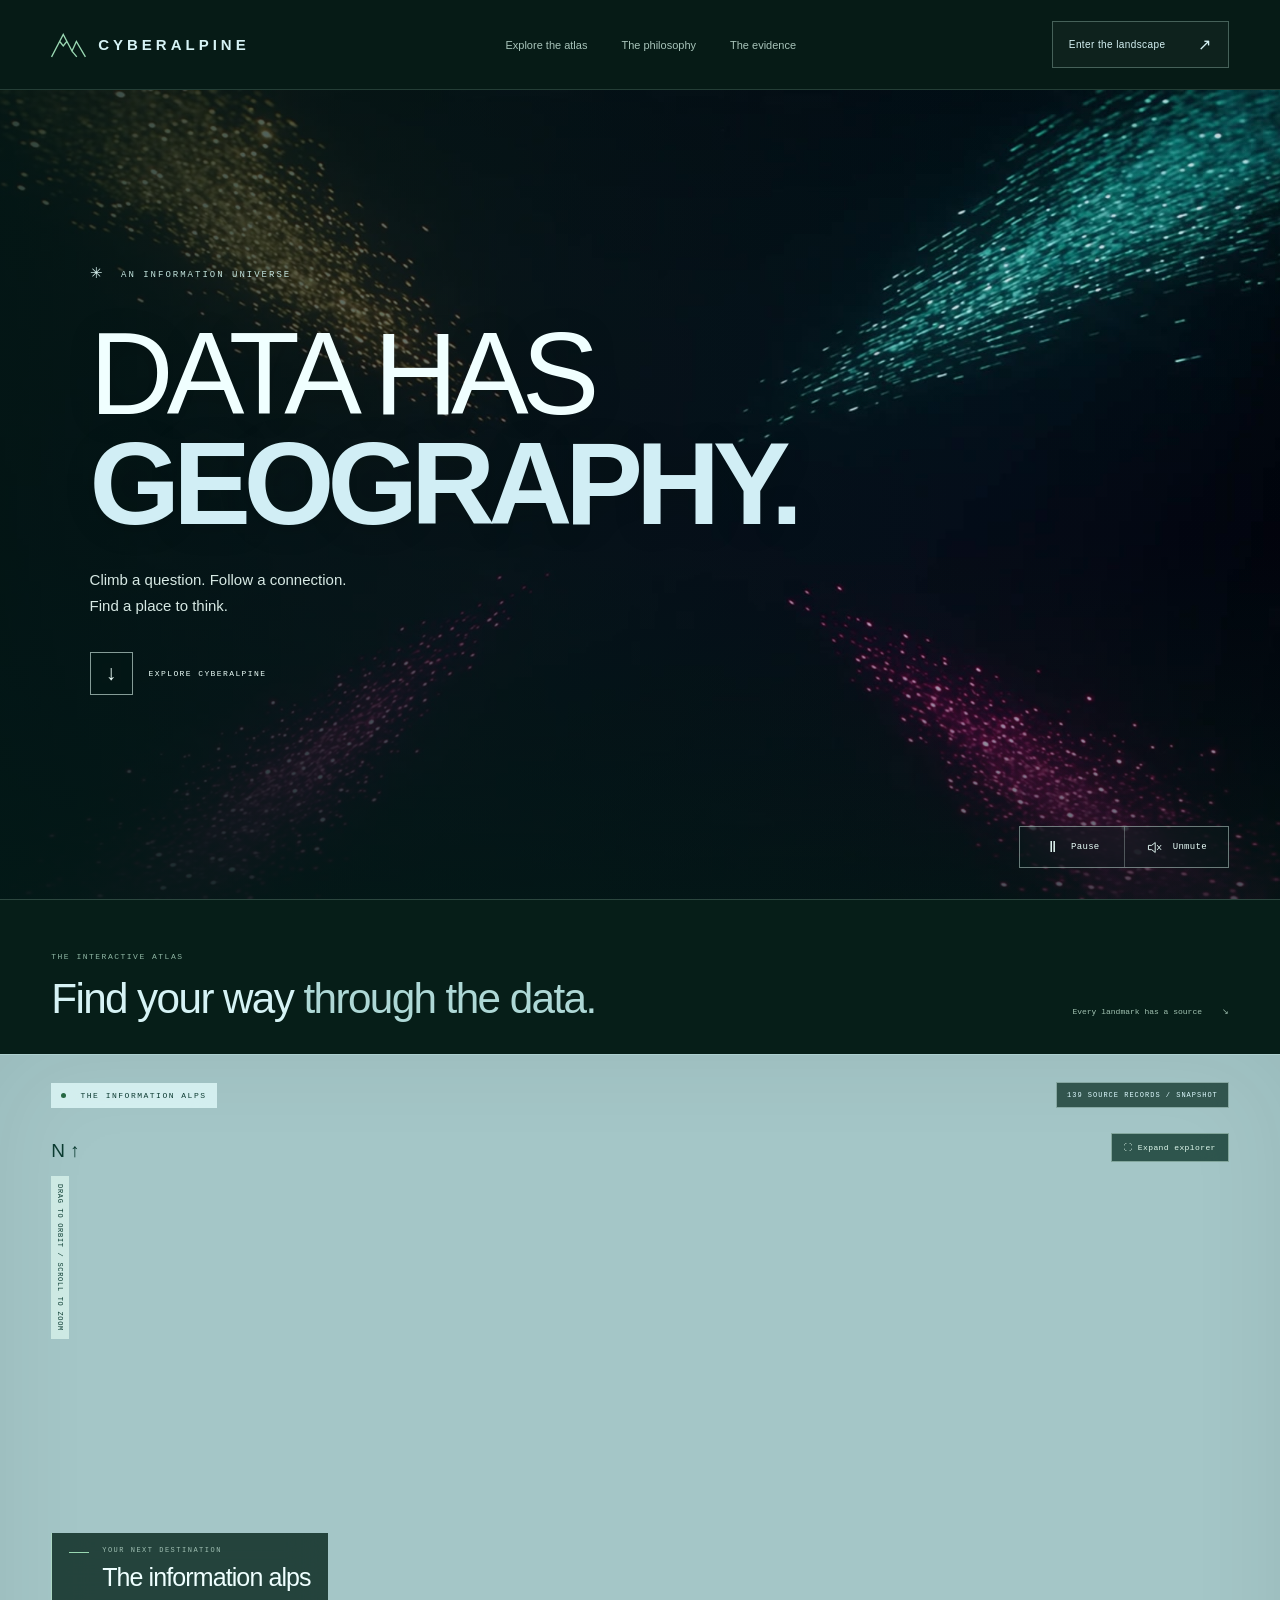
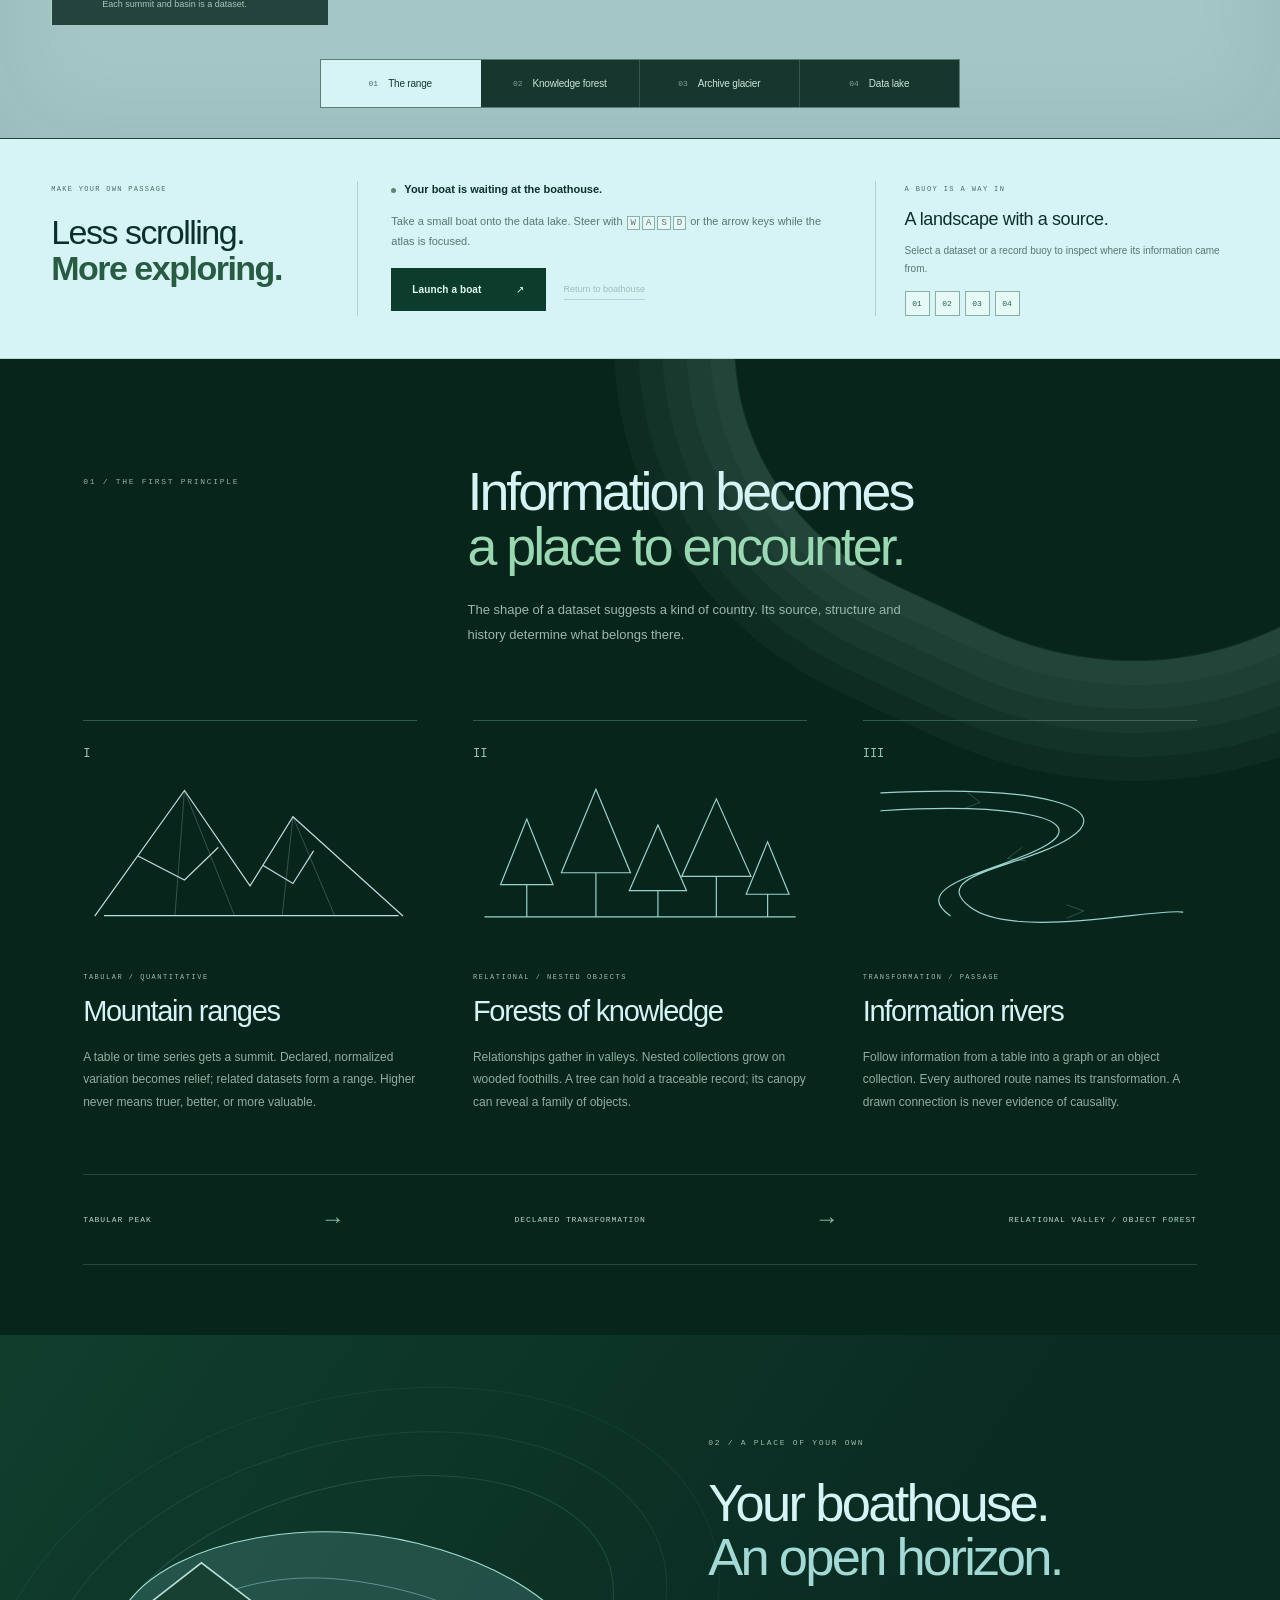
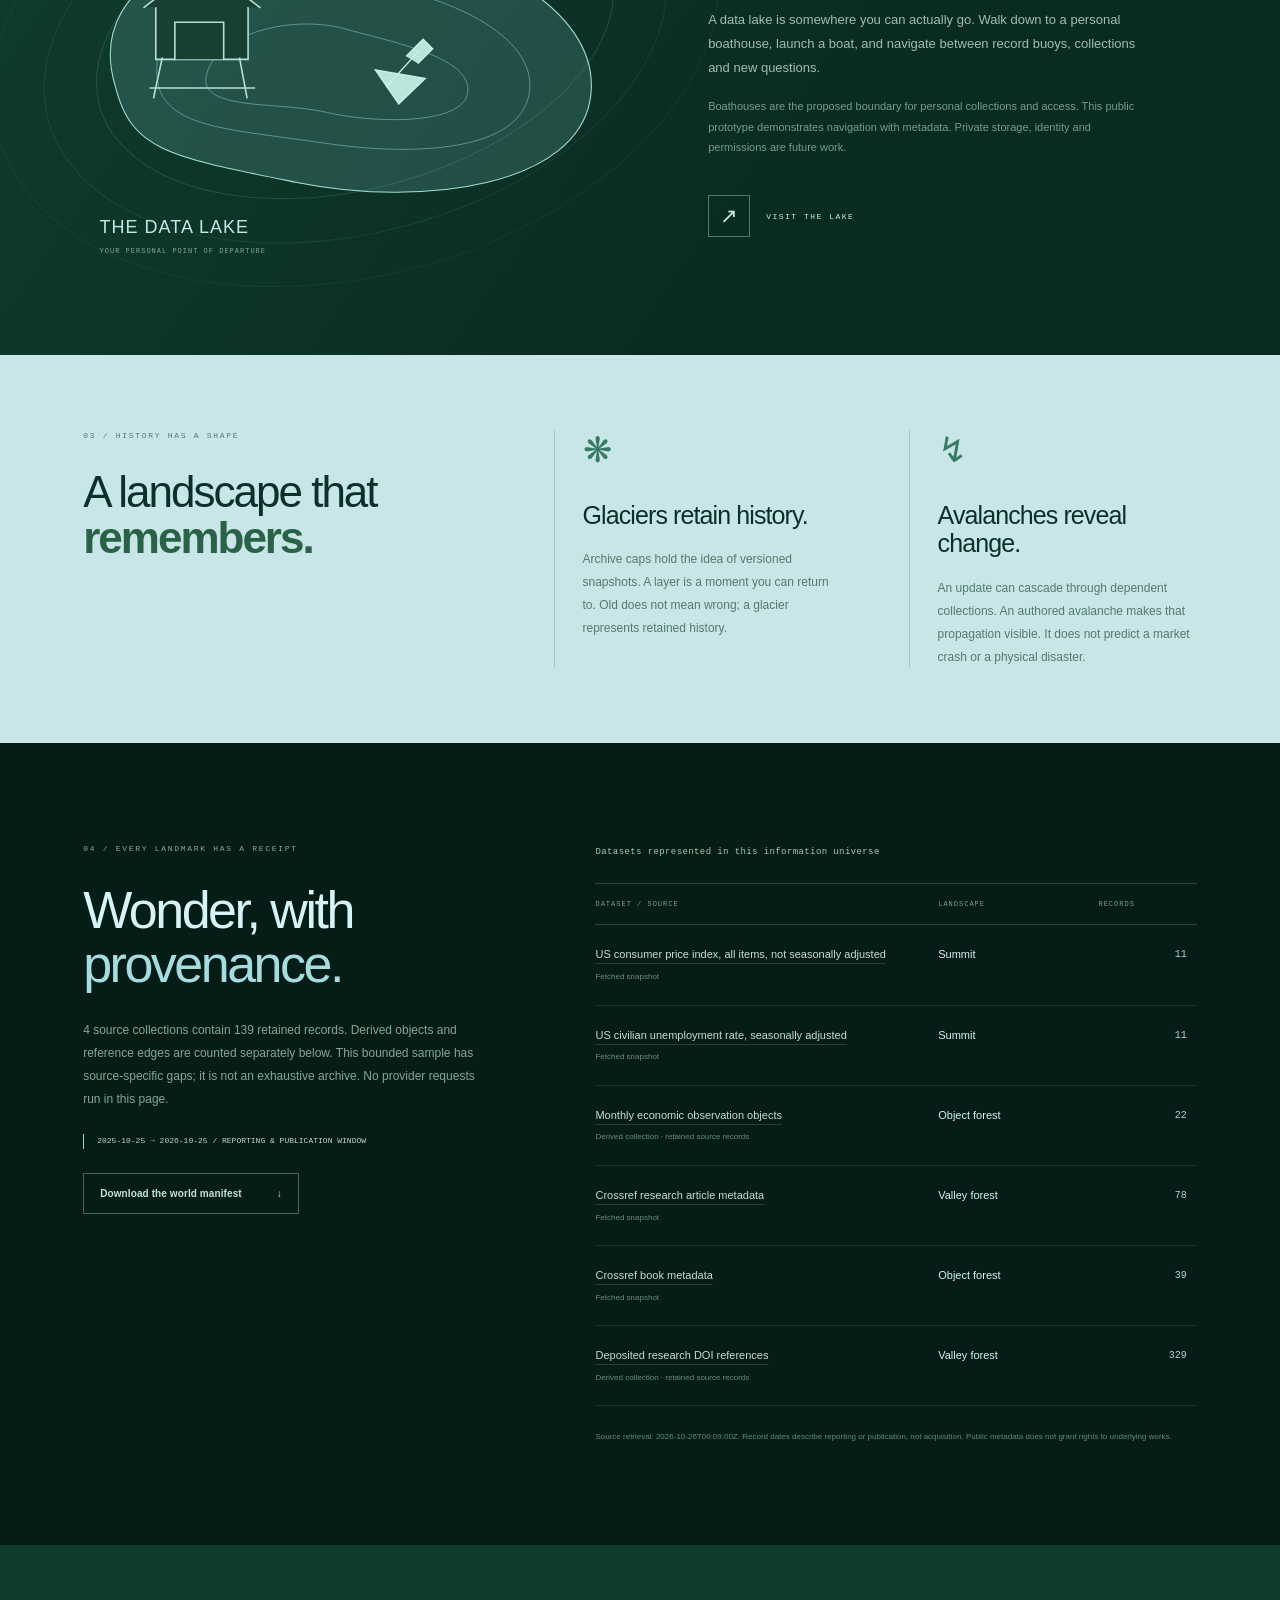
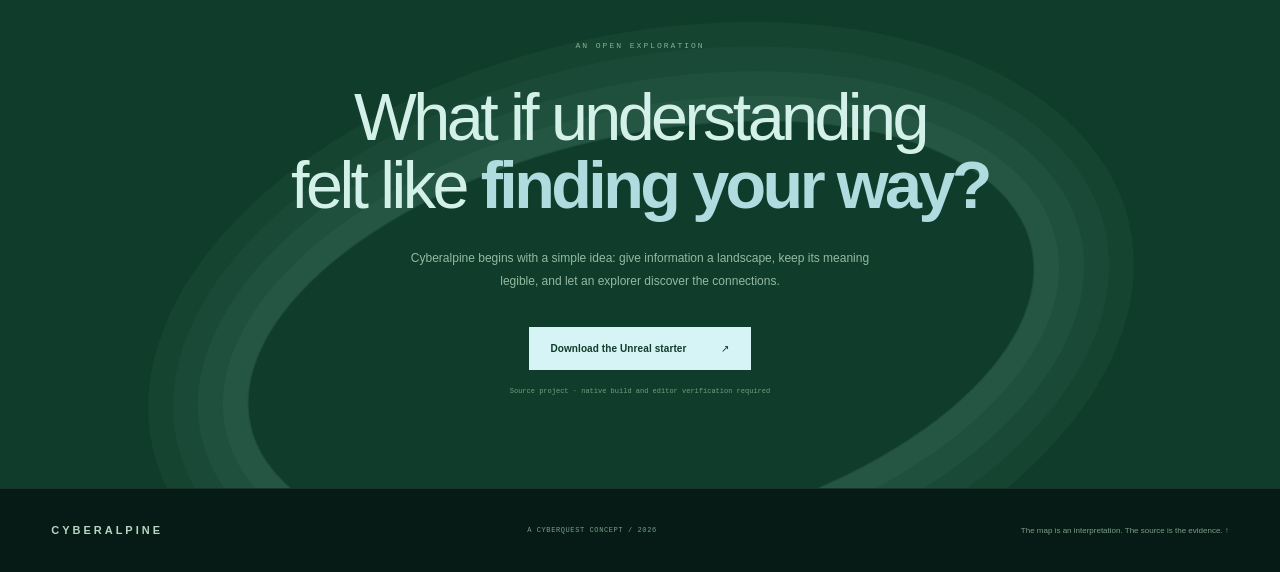
==== public/index.html @ ebcca9fd "Create Cyberalpine information ecosystem" ====
<!doctype html>
<html lang="en">
<head>
  <meta charset="utf-8"><meta name="viewport" content="width=device-width, initial-scale=1">
  <meta name="description" content="Cyberalpine is an information universe: datasets become mountain ranges, knowledge forests, archive glaciers and navigable data lakes.">
  <meta name="theme-color" content="#071e19"><title>Cyberalpine — Data has geography.</title>
  <link rel="icon" href="data:image/svg+xml,%3Csvg xmlns='http://www.w3.org/2000/svg' viewBox='0 0 48 48'%3E%3Cpath fill='%23071e19' d='M0 0h48v48H0z'/%3E%3Cpath d='m6 37 13-26 11 21 6-12 8 17M15 20l4 6 4-6' fill='none' stroke='%23d6f3f5' stroke-width='2'/%3E%3C/svg%3E">
  <link rel="stylesheet" href="styles.css?v=0d8c4567ed2d">
</head>
<body>
<header class="site-header"><a class="wordmark" href="#" aria-label="Cyberalpine home"><svg viewBox="0 0 40 32" aria-hidden="true"><path d="m1 29 13-25 10 19 5-11 10 17M10 12l4 5 4-5M24 23l5 6"/></svg>CYBERALPINE</a><nav aria-label="Main navigation"><a href="#atlas">Explore the atlas</a><a href="#philosophy">The philosophy</a><a href="#sources">The evidence</a></nav><a class="header-cta" href="#atlas">Enter the landscape <span>↗</span></a></header>
<main>
<section class="hero hero-video-header" aria-labelledby="heroTitle">
  <div class="hero-media" aria-hidden="true"><video id="heroVideo" class="hero-video" autoplay muted loop playsinline preload="metadata" poster="media/cyberalpine-header.jpg"><source src="media/cyberalpine-header.mp4" type="video/mp4"></video></div>
  <div class="hero-shade" aria-hidden="true"></div>
  <div class="hero-copy"><div class="eyebrow"><span class="tiny-cross">✳</span> AN INFORMATION UNIVERSE</div><h1 id="heroTitle">Data has<br><em>geography.</em></h1><p>Climb a question. Follow a connection.<br>Find a place to think.</p><a class="round-link" href="#atlas"><span>↓</span> EXPLORE CYBERALPINE</a></div>
  <div class="hero-bottom"><div class="hero-video-controls" role="group" aria-label="Header video controls"><button type="button" id="heroPlayPause" aria-label="Pause header video"><span class="video-control-icon" aria-hidden="true">Ⅱ</span><span class="video-control-label">Pause</span></button><button type="button" id="heroMute" aria-label="Unmute header video"><svg viewBox="0 0 24 24" aria-hidden="true"><path d="M4 9h4l5-4v14l-5-4H4z"/><path class="sound-waves" d="M16 8c2 2 2 6 0 8m3-11c4 4 4 10 0 14"/><path class="sound-off" d="m16 9 5 6m0-6-5 6"/></svg><span class="video-control-label">Unmute</span></button></div></div>
  <p class="hero-video-status" id="heroVideoStatus" role="status" hidden></p>
</section>
<section class="interactive-explorer" aria-labelledby="explorerTitle">
  <div class="explorer-section-heading"><div><span class="eyebrow">THE INTERACTIVE ATLAS</span><h2 id="explorerTitle">Find your way <em>through the data.</em></h2></div><a href="#sources">Every landmark has a source <span>↘</span></a></div>
  <div class="hero-landscape" id="atlas">
    <div class="atlas-heading"><span><i class="live-dot"></i> THE INFORMATION ALPS</span><span id="snapshotTag">ILLUSTRATIVE TERRAIN</span></div>
    <button class="expand-explorer" id="expandExplorer" aria-label="Expand interactive explorer to fullscreen">⛶ Expand explorer</button>
    <div class="fullscreen-boat-controls"><button id="fullscreenBoat">Launch a boat ↗</button><div role="group" aria-label="Fullscreen boat steering"><button data-steer="left" aria-label="Turn boat left">←</button><button data-steer="forward" aria-label="Move boat forward">↑</button><button data-steer="back" aria-label="Move boat backward">↓</button><button data-steer="right" aria-label="Turn boat right">→</button></div></div>
    <canvas id="landscape" aria-label="Interactive three dimensional information landscape showing dataset mountains, forests, glaciers, rivers and a navigable data lake" tabindex="0"></canvas>
    <div class="scene-coordinate" aria-hidden="true">N ↑<br><span>DRAG TO ORBIT / SCROLL TO ZOOM</span></div>
    <div class="landscape-label"><span class="label-line"></span><div><small>YOUR NEXT DESTINATION</small><strong id="placeLabel">The information alps</strong><span id="placeDescription">Each summit and basin is a dataset.</span></div></div>
    <div class="view-selector" role="group" aria-label="Explore landscape regions"><button class="active" data-view="range" aria-pressed="true">01 <span>The range</span></button><button data-view="forest" aria-pressed="false">02 <span>Knowledge forest</span></button><button data-view="glacier" aria-pressed="false">03 <span>Archive glacier</span></button><button data-view="lake" aria-pressed="false">04 <span>Data lake</span></button></div>
    <div class="canvas-loading" id="sceneLoading" role="status">Drawing the information alps…</div>
  </div>
</section>
<section class="atlas-console" aria-label="Landscape controls">
  <div class="console-title"><span class="eyebrow">MAKE YOUR OWN PASSAGE</span><h2>Less scrolling.<br><em>More exploring.</em></h2></div>
  <div class="boat-console"><div class="boat-status"><span class="status-dot" id="boatDot"></span><span id="boatStatus" role="status">Your boat is waiting at the boathouse.</span></div><p>Take a small boat onto the data lake. Steer with <kbd>W</kbd><kbd>A</kbd><kbd>S</kbd><kbd>D</kbd> or the arrow keys while the atlas is focused.</p><div class="boat-actions"><button class="button dark" id="launchBoat">Launch a boat <span>↗</span></button><button class="text-button" id="dockBoat" disabled>Return to boathouse</button></div><div class="boat-dpad" id="boatControls" hidden role="group" aria-label="Boat steering"><button data-steer="left" aria-label="Turn left">←</button><button data-steer="forward" aria-label="Move forward">↑</button><button data-steer="back" aria-label="Move backward">↓</button><button data-steer="right" aria-label="Turn right">→</button><output id="boatPosition">E 0.0 / N 0.0</output></div></div>
  <div class="record-console"><span class="eyebrow">A BUOY IS A WAY IN</span><strong id="recordTitle">A landscape with a source.</strong><p id="recordDescription">Select a dataset or a record buoy to inspect where its information came from.</p><a id="recordLink" hidden target="_blank" rel="noopener noreferrer">Open the source ↗</a><div id="buoyList" class="buoy-list" aria-label="Inspect record buoys"></div></div>
</section>
<section class="geography" id="philosophy">
  <div class="section-heading"><div class="eyebrow">01 / THE FIRST PRINCIPLE</div><h2>Information becomes<br><em>a place to encounter.</em></h2><p>The shape of a dataset suggests a kind of country. Its source, structure and history determine what belongs there.</p></div>
  <div class="geography-grid"><article class="feature feature-mountain"><span class="feature-number">I</span><svg viewBox="0 0 280 130" aria-hidden="true"><path d="M10 118 85 13l55 80 36-58 92 83M46 68l39 20 28-27M151 76l25 15 17-27M18 118h246"/><path class="fine" d="m85 13-8 105m8-105 42 105m49-83-9 83m9-83 35 83"/></svg><div><span class="eyebrow">TABULAR / QUANTITATIVE</span><h3>Mountain ranges</h3><p>A table or time series gets a summit. Declared, normalized variation becomes relief; related datasets form a range. Higher never means truer, better, or more valuable.</p></div></article>
  <article class="feature feature-forest"><span class="feature-number">II</span><svg viewBox="0 0 280 130" aria-hidden="true"><path d="m23 92 22-55 22 55H23m22 0v27m29-37 29-70 29 70H74m29 0v37m28-22 24-55 24 55h-48m24 0v22m20-34 29-65 29 65h-58m29 0v34m25-19 18-44 18 44h-36m18 0v19M10 119h260"/></svg><div><span class="eyebrow">RELATIONAL / NESTED OBJECTS</span><h3>Forests of knowledge</h3><p>Relationships gather in valleys. Nested collections grow on wooded foothills. A tree can hold a traceable record; its canopy can reveal a family of objects.</p></div></article>
  <article class="feature feature-river"><span class="feature-number">III</span><svg viewBox="0 0 280 130" aria-hidden="true"><path d="M15 15c137-7 198 13 158 38S53 83 90 111s158 0 178 4M15 30c108-7 175 6 140 28S35 91 73 118"/><path class="fine" d="m88 15 10 8-13 5m48 33-12 9 15 2m35 37 14 5-14 6"/></svg><div><span class="eyebrow">TRANSFORMATION / PASSAGE</span><h3>Information rivers</h3><p>Follow information from a table into a graph or an object collection. Every authored route names its transformation. A drawn connection is never evidence of causality.</p></div></article></div>
  <div class="transformation"><span>TABULAR PEAK</span><i>→</i><span>DECLARED TRANSFORMATION</span><i>→</i><span>RELATIONAL VALLEY / OBJECT FOREST</span></div>
</section>
<section class="lake-story" id="data-lakes"><div class="lake-illustration" aria-hidden="true"><div class="lake-orbit one"></div><div class="lake-orbit two"></div><div class="lake-orbit three"></div><svg viewBox="0 0 500 330"><path class="shore" d="M24 212C-10 102 141 58 249 67S482 135 472 220s-157 106-277 82S39 272 24 212Z"/><path class="waterline" d="M65 213c-18-71 79-113 175-102s183 53 174 107-105 60-193 47S78 251 65 213Z"/><path class="waterline" d="M109 207c2-43 78-64 130-50s121 28 117 60-91 29-133 19-111-2-114-29Z"/><g class="house"><path d="m62 134 43-32 44 35v49H62Z"/><path d="m51 137 54-42 55 42M80 186v-35h46v35M68 185l-8 37m81-37 7 37m-91-9h98"/></g><g class="smallboat"><path d="m269 196 47 8-25 24-22-32Zm10 16 31-34m-12 5 16-16 9 9-14 14"/></g></svg><span class="lake-type">THE DATA LAKE<br><small>YOUR PERSONAL POINT OF DEPARTURE</small></span></div><div class="lake-copy"><div class="eyebrow">02 / A PLACE OF YOUR OWN</div><h2>Your boathouse.<br><em>An open horizon.</em></h2><p>A data lake is somewhere you can actually go. Walk down to a personal boathouse, launch a boat, and navigate between record buoys, collections and new questions.</p><p>Boathouses are the proposed boundary for personal collections and access. This public prototype demonstrates navigation with metadata. Private storage, identity and permissions are future work.</p><a class="round-link" href="#atlas" id="lakeLink"><span>↗</span> VISIT THE LAKE</a></div></section>
<section class="time-section"><div class="time-heading"><div class="eyebrow">03 / HISTORY HAS A SHAPE</div><h2>A landscape that<br><em>remembers.</em></h2></div><article><span class="time-symbol">❋</span><h3>Glaciers retain history.</h3><p>Archive caps hold the idea of versioned snapshots. A layer is a moment you can return to. Old does not mean wrong; a glacier represents retained history.</p></article><article><span class="time-symbol">↯</span><h3>Avalanches reveal change.</h3><p>An update can cascade through dependent collections. An authored avalanche makes that propagation visible. It does not predict a market crash or a physical disaster.</p></article></section>
<section class="evidence" id="sources"><div class="evidence-intro"><div class="eyebrow">04 / EVERY LANDMARK HAS A RECEIPT</div><h2>Wonder, with<br><em>provenance.</em></h2><p id="coverageNote">Loading the source manifest. No live provider requests run in this page.</p><div class="date-window" id="dateWindow">SOURCE SNAPSHOT / LOADING</div><a class="button outline" href="assets/universe.json" download>Download the world manifest <span>↓</span></a></div><div class="source-table-wrap"><table class="source-table"><caption>Datasets represented in this information universe</caption><thead><tr><th scope="col">Dataset / source</th><th scope="col">Landscape</th><th scope="col">Records</th></tr></thead><tbody id="sourceRows"><tr><td colspan="3">Reading provenance…</td></tr></tbody></table><p class="table-note" id="sourceNote">Geometry communicates declared mappings. Public metadata does not grant rights to the underlying works.</p></div></section>
<section class="closing"><div class="eyebrow">AN OPEN EXPLORATION</div><h2>What if understanding<br>felt like <em>finding your way?</em></h2><p>Cyberalpine begins with a simple idea: give information a landscape, keep its meaning legible, and let an explorer discover the connections.</p><a class="button light" href="downloads/CyberquestUnreal.zip" download>Download the Unreal starter <span>↗</span></a><span class="closing-note">Source project · native build and editor verification required</span></section>
</main>
<footer><a class="wordmark" href="#">CYBERALPINE</a><span>A CYBERQUEST CONCEPT / 2026</span><a href="#philosophy">The map is an interpretation. The source is the evidence. ↑</a></footer>
<script src="assets/hero-video.js" type="module"></script>
<script src="app.js?v=562820b4cb15" type="module"></script>
</body></html>
---- public/styles.css ----
@charset "UTF-8";
:root{--pine:#071e19;--pine-mid:#103c2c;--pine-light:#286544;--ink:#0b302c;--ice:#d6f3f5;--ice-bright:#efffff;--frost:#b5dade;--mint:#99d8b2;--muted:#8faea5;--line:#b9e9d52b;--sans:"Helvetica Neue","Arial Nova","Avenir Next",Arial,sans-serif;--mono:"SFMono-Regular",Consolas,"Liberation Mono",monospace}
*{box-sizing:border-box}html{scroll-behavior:smooth;scroll-padding-top:30px}body{margin:0;background:var(--pine);color:var(--ice);font-family:var(--sans);-webkit-font-smoothing:antialiased}a{color:inherit;text-decoration:none}button,input{font:inherit}button,a{-webkit-tap-highlight-color:transparent}button{cursor:pointer}button:disabled{opacity:.4;cursor:default}a:focus-visible,button:focus-visible,canvas:focus-visible{outline:2px solid var(--mint);outline-offset:5px}svg{display:block}h1,h2,h3,p{margin:0}h1,h2,h3{font-weight:400}em{font-family:inherit;font-style:normal;font-weight:500}p{font-size:14px;line-height:1.85}h2{font-size:clamp(36px,4.4vw,66px);line-height:1.02;letter-spacing:-3px}button,a{transition:color .18s,background .18s,border-color .18s}.eyebrow{font:9px/1.6 var(--mono);font-weight:500;letter-spacing:1.7px}.site-header{height:90px;display:flex;align-items:center;justify-content:space-between;padding:0 4%;border-bottom:1px solid var(--line);gap:30px;background:#061b16}.wordmark{display:flex;align-items:center;gap:12px;font-size:15px;font-weight:650;letter-spacing:4px}.wordmark svg{width:35px;fill:none;stroke:var(--mint);stroke-width:1.5;stroke-linecap:square;stroke-linejoin:miter}.site-header nav{display:flex;gap:34px;font-size:11px;color:#a8c4ba}.site-header nav a{padding:14px 0}.site-header nav a:hover{color:var(--ice-bright)}.header-cta{display:flex;align-items:center;gap:33px;font-size:10px;letter-spacing:.4px;border:1px solid #c6f2e34d;padding:13px 16px;background:#e4ffff08}.header-cta span{font-size:16px}.header-cta:hover{background:var(--ice);color:var(--ink)}
.hero{display:grid;grid-template-columns:35% 65%;min-height:780px;border-bottom:1px solid var(--line);position:relative;background:var(--pine)}.hero-copy{padding:85px 0 70px 11.5%;position:relative;z-index:3;background:linear-gradient(120deg,#0a281e 0%,#071e19 70%)}.hero-copy:after{content:"";position:absolute;bottom:-30px;left:-200px;width:650px;height:400px;border:1px solid #9bcab61a;border-radius:50%;box-shadow:0 0 0 25px #9bcab609,0 0 0 50px #9bcab609,0 0 0 75px #9bcab609,0 0 0 100px #9bcab609;transform:rotate(-30deg);pointer-events:none;z-index:-1}.tiny-cross{font-size:15px;vertical-align:-1px;color:var(--mint);margin-right:9px}.hero-copy>.eyebrow{color:#9ac3b1;font-size:8px;letter-spacing:1.8px}.hero h1{font-size:clamp(75px,7.3vw,114px);line-height:.96;letter-spacing:-7px;text-transform:uppercase;font-weight:350;margin:37px 0 33px;width:145%;text-shadow:0 2px 22px #061d1770}.hero h1 em{font-weight:550;letter-spacing:-7px;color:var(--ice);font-size:.91em}.hero-copy>p{font-size:14px;line-height:1.8;color:#a2c0b4;max-width:310px}.round-link{display:inline-flex;align-items:center;gap:16px;font:8px var(--mono);font-weight:500;letter-spacing:1.5px;margin-top:38px}.round-link>span{display:grid;place-items:center;width:42px;height:42px;border:1px solid #b8e4d06b;border-radius:0;font-family:var(--sans);font-size:21px;letter-spacing:0;transition:background .2s,color .2s}.round-link:hover>span{background:var(--ice);color:var(--ink)}.hero-footnote{position:absolute;bottom:36px;font:8px/1.9 var(--mono);color:#6e9a86;letter-spacing:.2px}.hero-landscape{min-height:780px;position:relative;overflow:hidden;isolation:isolate;background:#a4c6c7;scroll-margin-top:20px}.hero-landscape:after{content:"";position:absolute;inset:0;pointer-events:none;box-shadow:inset 0 0 100px #071e1912;z-index:2}#landscape{position:absolute;display:block;inset:0;width:100%;height:100%;cursor:grab;touch-action:none}#landscape:active{cursor:grabbing}#landscape:focus-visible{outline-offset:-4px}.atlas-heading{position:absolute;top:27px;left:30px;right:30px;display:flex;align-items:center;justify-content:space-between;gap:12px;font:8px var(--mono);font-weight:500;letter-spacing:1.5px;color:#0c3a30;z-index:3}.atlas-heading>span:first-child{padding:8px 10px;background:#e7ffffb8;backdrop-filter:blur(12px)}.atlas-heading>span:last-child{font-size:7px;letter-spacing:1px;padding:8px 10px;border:1px solid #d3f4ef85;background:#092c23ba;color:#defaff;backdrop-filter:blur(12px)}.live-dot{display:inline-block;width:5px;height:5px;border-radius:50%;margin-right:8px;background:#256742}.scene-coordinate{position:absolute;left:31px;top:85px;font:19px var(--sans);font-weight:400;color:#0b3b31;z-index:3}.scene-coordinate span{display:block;font:7px var(--mono);letter-spacing:.7px;writing-mode:vertical-rl;margin-top:14px;padding:8px 5px;background:#d9f4ecc7;backdrop-filter:blur(12px)}.landscape-label{position:absolute;bottom:125px;left:31px;display:flex;gap:13px;max-width:75%;padding:13px 17px 14px;background:#06251cce;border-left:1px solid #abd7c3;backdrop-filter:blur(18px);z-index:3;pointer-events:none}.label-line{display:block;width:20px;height:1px;margin-top:6px;background:var(--mint)}.landscape-label small{display:block;font:7px var(--mono);letter-spacing:1.5px;color:#a0bfb2;margin-bottom:9px}.landscape-label strong{display:block;font-size:25px;font-weight:450;letter-spacing:-.9px;color:var(--ice-bright)}.landscape-label div>span{display:block;font:9px/1.5 var(--sans);color:#a8c6b8;margin-top:6px}.view-selector{position:absolute;bottom:30px;left:30px;right:30px;display:grid;grid-template-columns:repeat(4,1fr);z-index:4;background:#08271de6;border:1px solid #b8e7db66;backdrop-filter:blur(20px)}.view-selector button{padding:18px 8px;border:0;border-right:1px solid #c8ede52e;background:transparent;display:flex;align-items:center;justify-content:center;gap:10px;color:#80a495;font:8px var(--mono);text-align:left}.view-selector button:last-child{border-right:0}.view-selector button span{font:10px var(--sans);color:#cae3d8;letter-spacing:-.2px}.view-selector button.active{background:var(--ice);color:#426f60}.view-selector button.active span{color:#133a2d}.view-selector button:hover:not(.active){background:#346247a6}.expand-explorer{position:absolute;top:78px;right:30px;z-index:4;border:1px solid #d5f7ec80;background:#0b3329c4;color:#e0f9ed;backdrop-filter:blur(16px);padding:9px 12px;font:8px var(--mono);letter-spacing:.4px}.expand-explorer:hover{background:var(--ice);color:var(--ink)}.canvas-loading{position:absolute;top:45%;left:50%;transform:translate(-50%,-50%);padding:15px 23px;background:#082b23e8;color:var(--ice);font:10px var(--mono);border:1px solid #b0d8c8}.canvas-loading[hidden]{display:none}.canvas-fallback{padding:100px 30px;font-size:15px}
.atlas-console{display:grid;grid-template-columns:26% 44% 30%;padding:42px 4%;background:var(--ice);color:var(--ink);border-bottom:1px solid #082b2726;position:relative;z-index:3}.console-title{padding:3px 25px 10px 0}.console-title .eyebrow{display:block;font-size:7px;letter-spacing:1.3px;color:#476f68;margin-bottom:20px}.console-title h2{font-size:34px;line-height:1.04;letter-spacing:-1.5px}.console-title h2 em{font-weight:550;color:#275c42}.boat-console{border-left:1px solid #092e292c;border-right:1px solid #092e292c;padding:0 33px}.boat-status{display:flex;align-items:center;gap:8px;font-size:11px;font-weight:600;line-height:1.6}.status-dot{width:5px;height:5px;border-radius:50%;background:#59896f;flex-shrink:0}.status-dot.sailing{background:#0e7149;box-shadow:0 0 0 4px #39765318}.boat-console p{font-size:11px;color:#587870;line-height:1.8;margin:13px 0 17px}kbd{font:9px var(--mono);padding:1px 3px;margin:0 1px;border:1px solid #87b0a7;background:#e6f9f6}.boat-actions{display:flex;align-items:center;flex-wrap:wrap;gap:18px}.button{display:inline-flex;justify-content:space-between;align-items:center;gap:35px;font:10px var(--sans);font-weight:550;padding:15px 20px;border:1px solid transparent;letter-spacing:.1px}.button.dark{background:#0b3c2c;color:#e4faf2;border-color:#0b3c2c}.button.dark:hover{background:#1d6042}.text-button{padding:5px 0;background:none;border:0;border-bottom:1px solid #7eaaa0;font-size:9px;color:#496e62}.record-console{padding:3px 0 0 29px}.record-console>.eyebrow{display:block;font-size:7px;letter-spacing:1.4px;color:#476f68}.record-console>strong{display:block;margin-top:13px;font-size:18px;font-weight:500;letter-spacing:-.4px;line-height:1.3}.record-console>p{font-size:10px;line-height:1.8;color:#587870;margin:10px 0}.record-console>a{font-size:10px;text-decoration:underline;text-underline-offset:4px}.buoy-list{display:flex;gap:5px;flex-wrap:wrap;margin-top:13px}.buoy-list button{width:25px;height:25px;border:1px solid #87b0a3;background:#e5faf7;color:#275d44;font:8px var(--mono)}.buoy-list button:hover,.buoy-list button.active{background:#0b3c2c;color:#e5faf7}.boat-dpad{display:flex;align-items:center;gap:4px;margin-top:17px}.boat-dpad[hidden]{display:none}.boat-dpad button{border:1px solid #8cb1a6;background:#e7f8f4;padding:9px 12px;color:#21563d;touch-action:none;user-select:none}.boat-dpad button:active{background:#0b3c2c;color:var(--ice)}.boat-dpad output{font:8px var(--mono);margin-left:7px;color:#4e7b6b}
.geography{padding:105px 6.5% 70px;background:#08251c;position:relative;overflow:hidden}.geography:before{content:"";position:absolute;top:-370px;right:-180px;width:700px;height:660px;border:1px solid #b6e9cc0d;border-radius:44% 56% 50% 40%;box-shadow:0 0 0 24px #b6e9cc08,0 0 0 48px #b6e9cc08,0 0 0 72px #b6e9cc08,0 0 0 96px #b6e9cc08,0 0 0 120px #b6e9cc08;transform:rotate(25deg);pointer-events:none}.section-heading{display:grid;grid-template-columns:.85fr 2.1fr;column-gap:8%;position:relative}.section-heading>.eyebrow{grid-row:span 2;padding-top:12px;color:#91b5a0;font-size:8px}.section-heading h2{font-size:clamp(35px,4.2vw,62px);font-weight:350;max-width:800px}.section-heading em{color:var(--mint);font-weight:500}.section-heading p{max-width:460px;font-size:13px;color:#9bb8aa;margin-top:25px}.geography-grid{display:grid;grid-template-columns:repeat(3,1fr);gap:5%;margin-top:73px}.feature{position:relative;border-top:1px solid #88bda755;padding-top:22px}.feature-number{font:12px var(--mono);color:#91c8b3}.feature svg{width:100%;height:155px;margin:14px 0 35px;fill:none;stroke:#9ad3ce;stroke-width:1;stroke-linecap:square;stroke-linejoin:miter}.feature-mountain svg{stroke:#bddcde}.feature .fine{stroke-opacity:.3;stroke-width:.7}.feature .eyebrow{font-size:7px;letter-spacing:1.5px;color:#9abdaa}.feature h3{font-size:29px;letter-spacing:-1.3px;line-height:1.1;margin:13px 0 18px;font-weight:400}.feature p{font-size:12px;line-height:1.9;color:#8eaf9f}.transformation{display:flex;justify-content:space-between;align-items:center;gap:15px;margin-top:60px;padding:24px 0;border-top:1px solid var(--line);border-bottom:1px solid var(--line);font:8px/1.7 var(--mono);letter-spacing:.9px;color:#b1d9c5}.transformation i{font-family:var(--sans);font-size:24px;font-weight:300;font-style:normal;color:#7bb899}
.lake-story{display:grid;grid-template-columns:1.1fr 1fr;align-items:center;gap:8%;padding:85px 7% 100px;background:linear-gradient(125deg,#103e2d,#0a2b22 65%);overflow:hidden}.lake-illustration{position:relative;aspect-ratio:1.22;display:flex;align-items:center;justify-content:center}.lake-illustration svg{width:110%;overflow:visible;z-index:1;position:relative}.lake-illustration .shore{fill:#72b7bb;fill-opacity:.22;stroke:#a1e0d3;stroke-width:1}.waterline{fill:none;stroke:#a5dce0;stroke-width:.8;opacity:.55}.house{fill:#173f32;stroke:#b7dfd8;stroke-width:1.5;stroke-linecap:square;stroke-linejoin:miter}.smallboat{fill:#b9e5db;stroke:#c8f4ee;stroke-width:1.3}.lake-orbit{position:absolute;width:100%;height:70%;border:1px solid #98d5bd2b;border-radius:50%;transform:rotate(-15deg)}.lake-orbit.two{width:120%;height:90%;opacity:.6}.lake-orbit.three{width:140%;height:110%;opacity:.4}.lake-type{position:absolute;bottom:0;left:10px;font:18px var(--sans);font-weight:500;letter-spacing:1px;color:#c2e9e7}.lake-type small{display:block;margin-top:9px;font:7px var(--mono);letter-spacing:1px;color:#78ab98}.lake-copy .eyebrow{margin-bottom:26px;color:#94beaa;font-size:8px}.lake-copy h2{font-size:clamp(37px,4.1vw,59px);letter-spacing:-2.7px;font-weight:350}.lake-copy em{color:#a2d9d5;font-weight:500}.lake-copy p{font-size:13px;line-height:1.85;max-width:440px;color:#a0beae;margin-top:25px}.lake-copy p+p{font-size:11px;color:#739e8b;margin-top:16px}.lake-copy .round-link{color:#c4ede1}
.time-section{background:#c8e5e8;color:var(--ink);padding:75px 6.5%;display:grid;grid-template-columns:1.4fr 1fr 1fr;gap:6%;position:relative}.time-heading .eyebrow{color:#527a70;font-size:8px}.time-heading h2{font-size:44px;line-height:1.03;letter-spacing:-2px;margin-top:27px;font-weight:350}.time-heading em{color:#296246;font-weight:550}.time-section article{border-left:1px solid #17473a33;padding-left:28px}.time-symbol{display:block;height:62px;font:35px var(--sans);font-weight:300;color:#387b63}.time-section h3{font-size:25px;letter-spacing:-.9px;line-height:1.15;margin:9px 0 19px;font-weight:500}.time-section article p{font-size:12px;color:#557b6c;line-height:1.9}.evidence{display:grid;grid-template-columns:1fr 1.5fr;gap:10%;padding:100px 6.5%;background:#061c16}.evidence .eyebrow{color:#83ad96;font-size:8px}.evidence h2{font-size:52px;line-height:1.03;letter-spacing:-2.5px;font-weight:350;margin:28px 0}.evidence em{color:#a6dce0;font-weight:500}.evidence-intro p{font-size:12px;line-height:1.9;color:#85a795}.date-window{border-left:1px solid #a4d7c3;padding-left:13px;margin:24px 0;font:8px/1.8 var(--mono);color:#bbd8cb}.button.outline{border-color:#81af9d80;color:#c4e5d6;padding:14px 16px;font-size:10px}.button.outline:hover{background:#c8e7df;color:#0d3527}.source-table{width:100%;border-collapse:collapse;text-align:left;margin-top:4px}.source-table caption{font:9px var(--mono);font-weight:400;text-align:left;margin-bottom:26px;color:#a5c9b5;letter-spacing:.4px}.source-table th{font:7px var(--mono);font-weight:400;letter-spacing:1px;text-transform:uppercase;color:#78a28b;padding:16px 8px 16px 0;border-top:1px solid #729c8555;border-bottom:1px solid #729c8555}.source-table td{font-size:11px;line-height:1.6;padding:21px 10px 21px 0;border-bottom:1px solid #85b39829;vertical-align:top}.source-table td:first-child{width:57%}.source-table td:last-child{font:10px/1.7 var(--mono);text-align:right;color:#a9d9d1}.source-table td small{display:block;margin-top:6px;font-size:8px;line-height:1.7;color:#688e79}.source-table button{background:none;border:0;padding:0;font-size:11px;line-height:1.6;text-align:left;color:#c4dfd3;text-decoration:underline;text-decoration-color:#527f675e;text-underline-offset:5px}.source-table button:hover{color:var(--ice-bright)}.table-note{font-size:8px!important;line-height:1.9;color:#608b74;margin-top:23px}
.closing{background:#103d2b;color:#d3f1e8;padding:95px 13% 90px;text-align:center;position:relative;overflow:hidden}.closing:before{content:"";position:absolute;width:800px;height:400px;left:calc(50% - 400px);top:190px;border:1px solid #9fd4bc1a;border-radius:50%;transform:rotate(-13deg);box-shadow:0 0 0 25px #9fd4bc0a,0 0 0 50px #9fd4bc0a,0 0 0 75px #9fd4bc0a,0 0 0 100px #9fd4bc0a;pointer-events:none}.closing .eyebrow{font-size:8px;color:#83af96;letter-spacing:2px}.closing h2{position:relative;font-size:clamp(40px,5.2vw,76px);line-height:1.01;font-weight:350;letter-spacing:-3.6px;margin:32px 0 28px}.closing h2 em{color:#b0dcdf;font-weight:550}.closing p{position:relative;font-size:12px;line-height:1.9;max-width:490px;margin:auto;color:#94b9a2}.button.light{position:relative;background:var(--ice);color:#103c2a;margin-top:35px;border-color:var(--ice)}.button.light:hover{background:#a7d9c3}.closing-note{display:block;font:7px/1.6 var(--mono);color:#6f9e80;margin-top:16px}footer{display:flex;align-items:center;justify-content:space-between;gap:20px;padding:32px 4%;background:#061b15;border-top:1px solid #8ebc9e24;color:#7b9f88;font:7px/1.8 var(--mono);letter-spacing:.6px}footer .wordmark{font-family:var(--sans);font-size:11px;letter-spacing:3px;color:#b5d6c1}footer>a:last-child{font:8px var(--sans);letter-spacing:0}
.hero-landscape:fullscreen{width:100vw;height:100vh;min-height:100vh;background:#a9c8c8}.hero-landscape.is-expanded{position:fixed;inset:0;width:100vw;height:100dvh;min-height:100dvh;z-index:999}.hero-landscape:fullscreen .landscape-label,.hero-landscape.is-expanded .landscape-label{bottom:125px}.hero-landscape:fullscreen .view-selector,.hero-landscape.is-expanded .view-selector{left:8%;right:8%;bottom:40px}.hero-landscape:fullscreen .scene-coordinate,.hero-landscape.is-expanded .scene-coordinate{top:95px}.fullscreen-boat-controls{display:none;position:absolute;right:30px;bottom:125px;z-index:5}.fullscreen-boat-controls>button{background:#092f22dd;border:1px solid #9fcbbb;color:#d8f5ec;min-width:155px;padding:11px 17px;font:9px var(--mono);backdrop-filter:blur(15px)}.fullscreen-boat-controls>div{display:flex;justify-content:space-between;gap:4px;margin-top:7px}.fullscreen-boat-controls>div button{width:35px;height:33px;border:1px solid #91bbaa;background:#d6f3f1e6;color:#174b34;touch-action:none;user-select:none}.hero-landscape:fullscreen .fullscreen-boat-controls,.hero-landscape.is-expanded .fullscreen-boat-controls{display:block}
@media(min-width:1600px){.hero,.hero-landscape{min-height:870px}.hero-copy{padding-top:105px}.hero h1{font-size:130px}}
@media(max-width:1100px){.site-header nav{gap:21px}.hero{grid-template-columns:37% 63%}.hero,.hero-landscape{min-height:700px}.hero-copy{padding-top:70px}.hero h1{font-size:86px;letter-spacing:-5px}.hero h1 em{letter-spacing:-5px}.hero-copy>p{font-size:12px}.hero-copy>.eyebrow{font-size:7px}.view-selector{left:20px;right:20px}.view-selector button{gap:5px;padding:16px 5px}.view-selector button span{font-size:9px}.atlas-console{grid-template-columns:25% 44% 31%;padding:35px 4%}.console-title h2{font-size:29px}.boat-console{padding:0 22px}.record-console{padding-left:22px}.boat-actions{gap:12px}.button.dark{padding:13px 16px}.time-section{gap:4%}.time-heading h2{font-size:37px}.evidence{gap:7%}.lake-story{gap:6%}.feature h3{font-size:26px}}
@media(max-width:800px){.site-header{height:76px;padding:0 5%}.site-header nav{display:none}.wordmark{font-size:13px;letter-spacing:3px}.wordmark svg{width:28px}.header-cta{font-size:9px;gap:15px;padding:11px 13px}.hero{grid-template-columns:1fr;min-height:unset}.hero-copy{padding:45px 7% 42px;display:grid;grid-template-columns:1.2fr 1fr;gap:0 30px;align-items:center;overflow:hidden}.hero-copy>.eyebrow{grid-column:1/-1;font-size:8px}.hero h1{font-size:85px;width:130%;line-height:.96;letter-spacing:-5px;margin:25px 0 0;grid-row:2/4}.hero h1 em{letter-spacing:-5px}.hero-copy>p{font-size:11px;margin-top:25px;margin-left:30px}.hero-copy .round-link{font-size:7px;letter-spacing:1px;gap:10px;margin:18px 0 0 30px;align-self:start}.round-link>span{width:33px;height:33px;font-size:17px}.hero-footnote{display:none}.hero-landscape{min-height:600px}.atlas-heading{top:23px;left:24px;right:24px;font-size:7px}.scene-coordinate{top:78px;left:25px}.landscape-label{left:25px;bottom:113px}.view-selector{bottom:23px}.atlas-console{grid-template-columns:1fr 1fr;gap:28px;padding:32px 6%}.console-title{grid-column:1/-1;display:flex;align-items:center;justify-content:space-between;padding:0 0 25px;border-bottom:1px solid #173e3533}.console-title h2{font-size:31px}.console-title .eyebrow{margin-bottom:0;max-width:190px;font-size:7px}.boat-console{border-left:0;padding:0 24px 0 0}.record-console{padding:0}.geography{padding:75px 7% 55px}.section-heading{grid-template-columns:1fr;gap:24px}.section-heading>.eyebrow{grid-row:auto;padding:0}.section-heading h2{font-size:47px;letter-spacing:-2.2px}.section-heading p{margin-top:0;font-size:12px}.geography-grid{gap:5%;margin-top:45px}.feature svg{height:110px;margin-bottom:23px}.feature h3{font-size:24px;min-height:53px;letter-spacing:-1px}.feature .eyebrow{font-size:6px;letter-spacing:.7px}.feature p{font-size:10px}.transformation{font-size:7px;letter-spacing:.4px;gap:10px;line-height:1.8}.transformation i{font-size:17px}.lake-story{padding:65px 7%;gap:6%}.lake-copy h2{font-size:40px;letter-spacing:-2px}.lake-copy .eyebrow{font-size:7px}.lake-copy p{font-size:11px;margin-top:19px}.lake-copy p+p{font-size:9px}.lake-type{left:0;font-size:14px}.lake-type small{font-size:6px}.time-section{grid-template-columns:1fr 1fr;padding:55px 7%;gap:35px}.time-heading{grid-column:1/-1}.time-heading h2{font-size:43px}.time-section article:first-of-type{padding-left:0;border-left:0}.time-section h3{font-size:25px}.time-section article p{font-size:11px}.evidence{padding:65px 7%;grid-template-columns:1fr;gap:50px}.evidence h2{font-size:47px}.evidence-intro p{max-width:500px}.closing{padding:70px 9%}.closing h2{font-size:52px;letter-spacing:-2.5px}footer{padding:28px 6%;flex-wrap:wrap;gap:22px}footer>a:last-child{width:100%}}
@media(max-width:520px){.site-header{height:69px;padding:0 5%;gap:15px}.wordmark{font-size:11px;letter-spacing:2.3px;gap:8px}.wordmark svg{width:24px}.header-cta{font-size:8px;gap:10px;padding:10px}.hero-copy{padding:37px 7% 33px;grid-template-columns:1.25fr 1fr;gap:0 20px}.hero h1{font-size:clamp(56px,17vw,68px);line-height:.98;letter-spacing:-4px;width:100%;grid-column:1/-1;grid-row:auto}.hero h1 em{font-size:.89em;letter-spacing:-4px}.hero-copy>.eyebrow{font-size:6px;letter-spacing:1.6px}.hero-copy>p{font-size:10px;line-height:1.8;margin-left:0;margin-top:20px}.hero-copy .round-link{font-size:6px;gap:8px;letter-spacing:.4px;margin:20px 0 0;align-self:center;justify-self:end}.round-link>span{width:28px;height:28px;font-size:16px}.hero-landscape{min-height:520px}.atlas-heading{left:18px;right:18px;top:20px;letter-spacing:.9px;font-size:6px}.atlas-heading>span:first-child{padding:7px 8px}.atlas-heading>span:last-child{font-size:5px;letter-spacing:.5px;padding:7px}.scene-coordinate{left:19px;top:74px;font-size:17px}.scene-coordinate span{font-size:5px;padding:6px 4px;letter-spacing:.6px}.expand-explorer{right:18px;top:64px;padding:8px 9px;font-size:6px}.landscape-label{left:18px;bottom:101px;max-width:86%;padding:11px 13px;gap:9px}.label-line{width:14px}.landscape-label strong{font-size:22px}.landscape-label small{font-size:6px}.landscape-label div>span{font-size:8px;max-width:270px}.view-selector{left:15px;right:15px;bottom:19px}.view-selector button{display:block;text-align:center;font-size:6px;padding:11px 3px}.view-selector button span{display:block;font-size:7px;margin-top:5px}.atlas-console{grid-template-columns:1fr;padding:29px 7%;gap:24px}.console-title{padding-bottom:22px;gap:16px}.console-title h2{font-size:30px}.console-title .eyebrow{font-size:6px;max-width:130px}.boat-console{border:0;border-bottom:1px solid #113f3233;padding:0 0 24px}.boat-console p{font-size:10px}.boat-actions .button{padding:13px 17px;font-size:10px}.record-console>strong{font-size:18px}.record-console>p{font-size:10px}.buoy-list{display:inline-flex;margin-top:9px}.geography{padding-top:55px}.section-heading h2{font-size:38px;letter-spacing:-1.8px}.section-heading p{font-size:12px}.geography-grid{grid-template-columns:1fr;gap:33px;margin-top:35px}.feature{display:grid;grid-template-columns:36% 1fr;column-gap:20px;padding-top:22px}.feature-number{position:absolute;top:19px;left:0;font-size:10px}.feature svg{height:100px;margin:30px 0 0}.feature h3{font-size:26px;min-height:0;margin:11px 0 14px}.feature p{font-size:11px}.feature .eyebrow{font-size:6px}.transformation{margin-top:36px;padding:18px 0;font-size:6px;flex-wrap:wrap;justify-content:center}.transformation span:last-child{width:100%;text-align:center}.transformation i:last-of-type{display:none}.lake-story{grid-template-columns:1fr;padding:35px 7% 55px;gap:52px}.lake-illustration{aspect-ratio:1.3;margin:0 10%}.lake-illustration svg{width:120%}.lake-copy h2{font-size:44px;letter-spacing:-2px}.lake-copy p{font-size:12px}.lake-copy p+p{font-size:10px}.lake-type{font-size:17px}.lake-type small{font-size:6px}.lake-copy .round-link{margin-top:25px}.time-section{padding:45px 7%;gap:28px}.time-heading h2{font-size:40px}.time-section article{padding-left:20px}.time-section h3{font-size:22px}.time-section article p{font-size:10px}.time-symbol{font-size:29px;height:43px}.evidence{padding:55px 7%;gap:35px}.evidence h2{font-size:44px}.source-table td{font-size:10px;padding:17px 8px 17px 0}.source-table button{font-size:10px}.source-table td small{font-size:8px}.closing{padding:62px 7%}.closing h2{font-size:39px;letter-spacing:-2px}.closing p{font-size:11px}.closing .button{font-size:10px}.fullscreen-boat-controls{right:18px;bottom:103px}.fullscreen-boat-controls>button{min-width:130px;font-size:8px;padding:10px 12px}.fullscreen-boat-controls>div button{width:29px;height:30px}.hero-landscape:fullscreen .landscape-label,.hero-landscape.is-expanded .landscape-label{bottom:200px}.hero-landscape:fullscreen .view-selector,.hero-landscape.is-expanded .view-selector{left:15px;right:15px;bottom:25px}footer .wordmark{font-size:10px}footer span{font-size:6px}footer>a:last-child{font-size:7px;line-height:1.8}}
@media(prefers-reduced-motion:reduce){html{scroll-behavior:auto}*{transition:none!important}}

/* Supplied cinematic film leads; the live atlas has its own full-width stage. */
.hero-video-header{display:block;isolation:isolate;min-height:680px;height:calc(100svh - 90px);max-height:1100px;overflow:hidden;background:#061b17;border-bottom:1px solid #b9e9d536}
.hero-media,.hero-shade{position:absolute;inset:0}.hero-media{z-index:0;background:#163a34 url('media/cyberalpine-header.jpg') center/cover no-repeat}.hero-video{display:block;width:100%;height:100%;object-fit:cover;object-position:center 48%;opacity:1;transition:opacity .5s}.hero-video-header.is-poster .hero-video{opacity:0}.hero-shade{z-index:1;background:linear-gradient(90deg,#031a18c9 0%,#031a1885 38%,#031a180d 77%),linear-gradient(0deg,#031a18b5 0%,transparent 45%,#04221b24 100%);pointer-events:none}
.hero-video-header .hero-copy{position:relative;padding:clamp(90px,11vh,170px) 7% 130px;max-width:1000px;width:100%;height:100%;background:none;display:flex;flex-direction:column;align-items:flex-start;justify-content:center;overflow:visible}
.hero-video-header .hero-copy:after{display:none}.hero-video-header .hero-copy>.eyebrow{font-size:9px;color:#c1e2dc;letter-spacing:2px}.hero-video-header .tiny-cross{color:#d3eeeb}.hero-video-header h1{font-size:clamp(78px,9.1vw,152px);font-weight:350;line-height:.94;letter-spacing:-7px;width:auto;margin:33px 0 28px;color:#f0ffff;text-transform:uppercase;text-shadow:0 3px 30px #00120d30}.hero-video-header h1 em{color:#d1eef5;font-size:1em;font-weight:550;letter-spacing:inherit}.hero-video-header .hero-copy>p{font-size:15px;color:#d7e9e4;line-height:1.75;max-width:350px;margin:0}.hero-video-header .round-link{font-size:8px;color:#ecfffa;letter-spacing:1.4px;margin-top:32px}.hero-video-header .round-link>span{width:43px;height:43px;border-color:#ddf7ef99;background:#04241d18;backdrop-filter:blur(5px)}
.hero-bottom{position:absolute;z-index:4;bottom:31px;left:4%;right:4%;display:flex;justify-content:space-between;align-items:center;gap:25px}.hero-caption{font:7px var(--mono);color:#c4dcd3;letter-spacing:1.6px}.hero-video-controls{display:flex;border:1px solid #ddf5ef73;background:#03241d4d;backdrop-filter:blur(16px)}.hero-video-controls button{display:flex;align-items:center;justify-content:center;gap:10px;min-width:104px;height:40px;padding:0 14px;border:0;background:none;color:#e9fffa;font:9px var(--mono);letter-spacing:.3px}.hero-video-controls button+button{border-left:1px solid #d4eee44d}.hero-video-controls button:hover{background:#d5f2ed1c}.video-control-icon{font:15px var(--sans);width:17px;text-align:center}.hero-video-controls svg{width:17px;height:17px;fill:none;stroke:currentColor;stroke-width:1.3;stroke-linecap:round;stroke-linejoin:round}.hero-video-controls .sound-off{display:none}.hero-video-controls .is-muted .sound-off{display:block}.hero-video-controls .is-muted .sound-waves{display:none}.hero-video-status{position:absolute;z-index:4;right:4%;bottom:82px;max-width:330px;padding:9px 12px;background:#05271dd9;color:#d4e9e2;font-size:10px;line-height:1.5}.hero-video-status[hidden]{display:none}
.interactive-explorer{background:#061e18;padding-top:45px;border-bottom:1px solid var(--line)}.explorer-section-heading{display:flex;align-items:flex-end;justify-content:space-between;gap:35px;padding:0 4% 32px}.explorer-section-heading .eyebrow{color:#8fb6a4;font-size:8px;letter-spacing:1.5px}.explorer-section-heading h2{font-size:clamp(28px,3.3vw,45px);line-height:1.1;letter-spacing:-1.6px;margin-top:12px}.explorer-section-heading h2 em{color:#aed8d6;font-weight:450}.explorer-section-heading>a{font:8px var(--mono);color:#a2c3b2;padding-bottom:6px;white-space:nowrap}.explorer-section-heading>a span{margin-left:15px}.interactive-explorer .hero-landscape{width:100%;height:76svh;min-height:650px;max-height:1000px;border-top:1px solid #d4f5ed33}.interactive-explorer .atlas-heading{left:4%;right:4%}.interactive-explorer .view-selector{left:25%;right:25%}.interactive-explorer .landscape-label{left:4%;bottom:113px}.interactive-explorer .scene-coordinate{left:4%}.interactive-explorer .expand-explorer{right:4%}
@media(min-width:1600px){.hero-video-header{min-height:800px}.hero-video-header .hero-copy{padding-top:130px}.hero-video-header h1{font-size:155px}}
@media(max-width:1100px){.hero-video-header{min-height:670px}.hero-video-header h1{font-size:clamp(83px,10.2vw,119px);letter-spacing:-6px}.hero-video-header .hero-copy{padding-left:7%;padding-top:90px}.interactive-explorer .view-selector{left:19%;right:19%}}
@media(max-width:800px){.hero-video-header{height:calc(100svh - 76px);min-height:660px}.hero-video-header .hero-copy{display:flex;padding:80px 7% 130px;gap:0}.hero-video-header h1{font-size:clamp(76px,12vw,100px);letter-spacing:-5px;margin:28px 0 26px}.hero-video-header .hero-copy>p{margin:0;font-size:13px}.hero-video-header .round-link{margin:29px 0 0;align-self:auto;justify-self:auto;font-size:8px}.hero-video-header .hero-copy>.eyebrow{font-size:8px}.hero-bottom{left:7%;right:7%;bottom:27px}.hero-caption{font-size:6px;letter-spacing:1px;max-width:155px;line-height:1.9}.hero-video-controls button{min-width:86px;height:39px;font-size:8px;padding:0 11px}.interactive-explorer{padding-top:35px}.explorer-section-heading{padding:0 6% 28px;align-items:flex-start}.explorer-section-heading h2{max-width:420px;font-size:34px}.explorer-section-heading>a{display:none}.interactive-explorer .hero-landscape{height:76svh;min-height:600px}.interactive-explorer .view-selector{left:15%;right:15%}.interactive-explorer .landscape-label{left:5%}.interactive-explorer .scene-coordinate{left:5%}.interactive-explorer .atlas-heading{left:5%;right:5%}.interactive-explorer .expand-explorer{right:5%}}
@media(max-width:520px){.hero-video-header{height:calc(100svh - 69px);min-height:610px;max-height:900px}.hero-video-header .hero-copy{padding:66px 7% 135px;justify-content:center}.hero-video-header .hero-copy>.eyebrow{font-size:6px;letter-spacing:1.6px}.hero-video-header h1{font-size:clamp(58px,16.1vw,81px);letter-spacing:-4px;line-height:.97;margin:25px 0}.hero-video-header h1 em{letter-spacing:inherit;font-size:1em}.hero-video-header .hero-copy>p{font-size:12px;line-height:1.8}.hero-video-header .round-link{font-size:7px;letter-spacing:.9px;margin-top:26px;gap:12px}.hero-video-header .round-link>span{width:37px;height:37px}.hero-bottom{left:7%;right:7%;bottom:24px;gap:14px;align-items:flex-end}.hero-caption{font-size:5px;letter-spacing:.7px;max-width:110px}.hero-video-controls button{min-width:74px;height:36px;padding:0 9px;gap:7px;font-size:7px}.hero-video-controls svg{width:15px;height:15px}.video-control-icon{font-size:13px;width:15px}.hero-video-status{left:7%;right:7%;bottom:72px;max-width:none;font-size:9px}.hero-video{object-position:61% center}.hero-shade{background:linear-gradient(90deg,#031a18a3,#031a1829),linear-gradient(0deg,#031a18c2,transparent 68%)}.explorer-section-heading{padding:0 7% 25px}.explorer-section-heading h2{font-size:29px;letter-spacing:-1.3px;max-width:300px}.explorer-section-heading .eyebrow{font-size:6px}.interactive-explorer{padding-top:30px}.interactive-explorer .hero-landscape{min-height:560px;height:78svh}.interactive-explorer .view-selector{left:15px;right:15px}.interactive-explorer .atlas-heading{left:18px;right:18px}.interactive-explorer .landscape-label{left:18px;bottom:101px}.interactive-explorer .scene-coordinate{left:19px}.interactive-explorer .expand-explorer{right:18px}.interactive-explorer .hero-landscape:fullscreen,.interactive-explorer .hero-landscape.is-expanded{height:100dvh;min-height:100dvh;max-height:none}.interactive-explorer .hero-landscape:fullscreen .landscape-label,.interactive-explorer .hero-landscape.is-expanded .landscape-label{bottom:200px}}
@media(prefers-reduced-motion:reduce){.hero-video-header .hero-video{transition:none}}
.interactive-explorer .hero-landscape:fullscreen,.interactive-explorer .hero-landscape.is-expanded{width:100vw;height:100dvh;min-height:100dvh;max-height:none}
@media(max-width:520px){.hero-video-header h1{font-size:clamp(42px,13.5vw,68px)}}

.hero-video-header .hero-bottom{justify-content:flex-end}
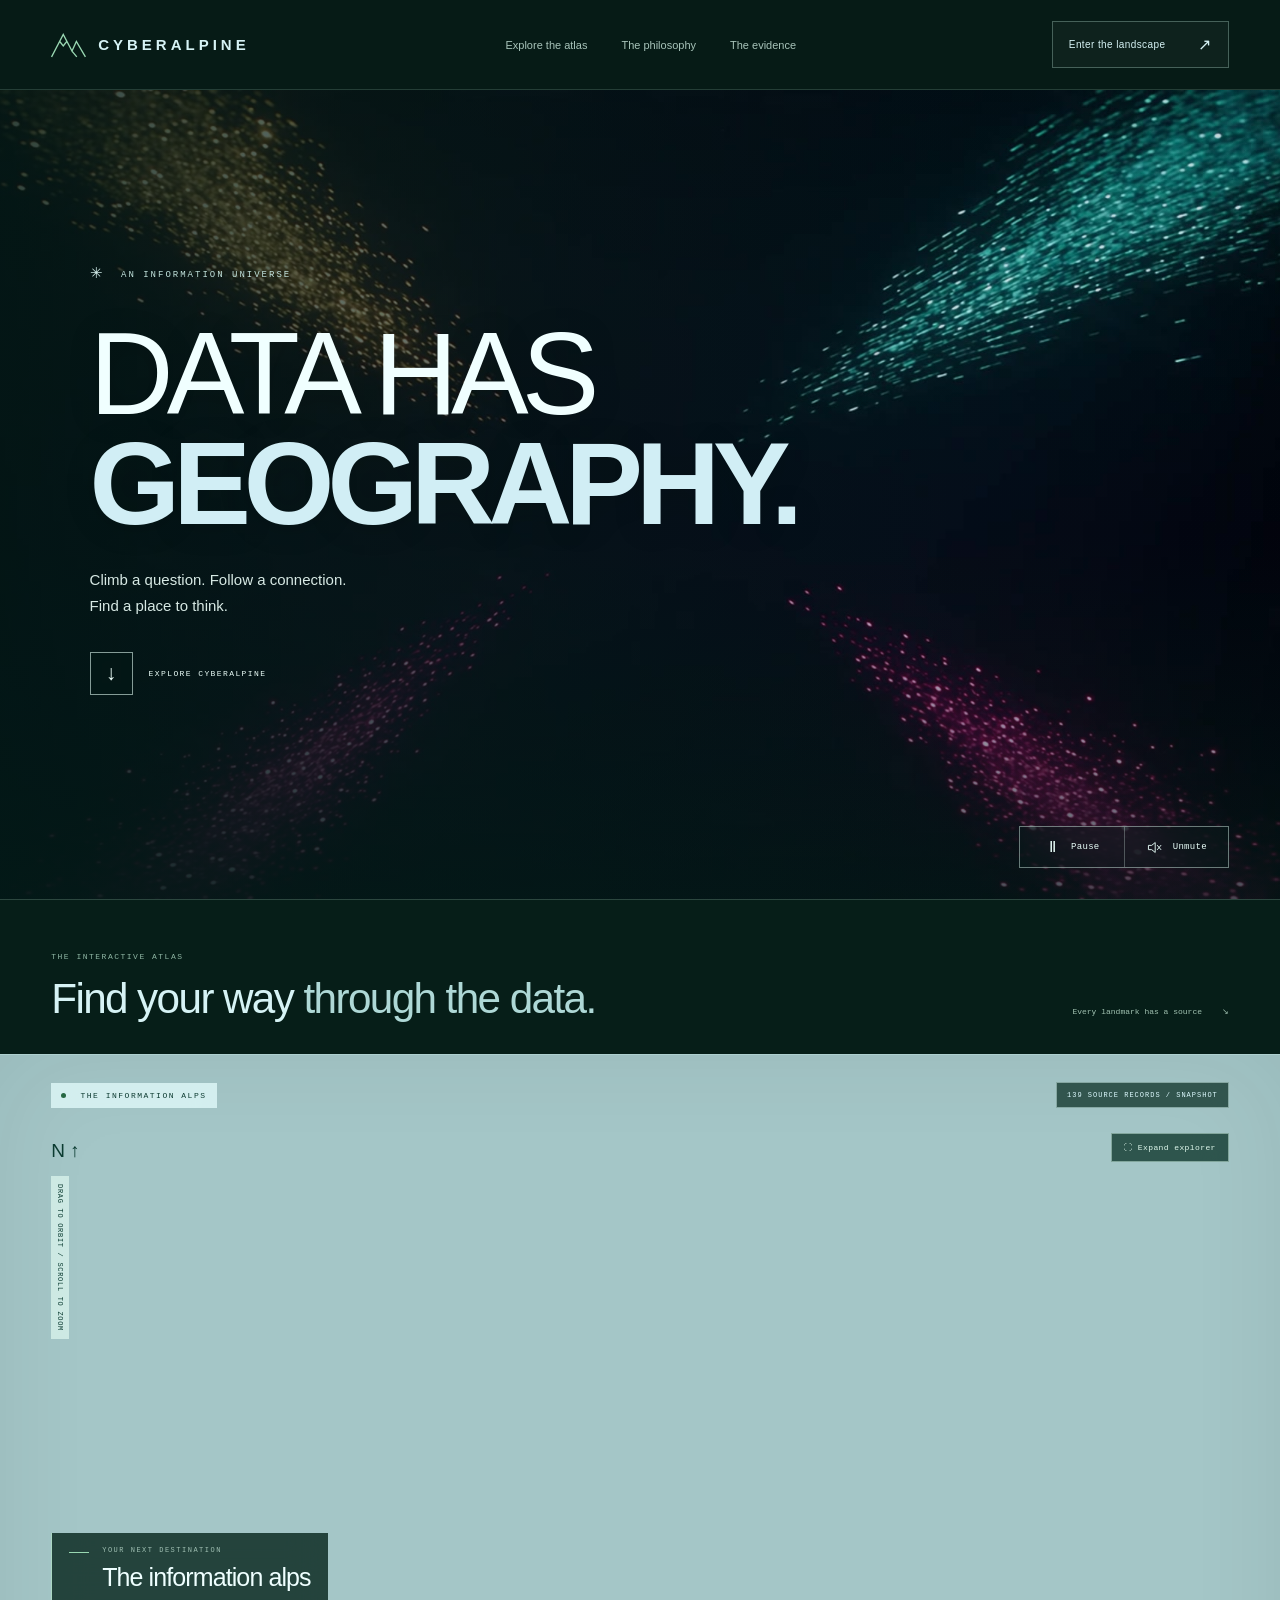
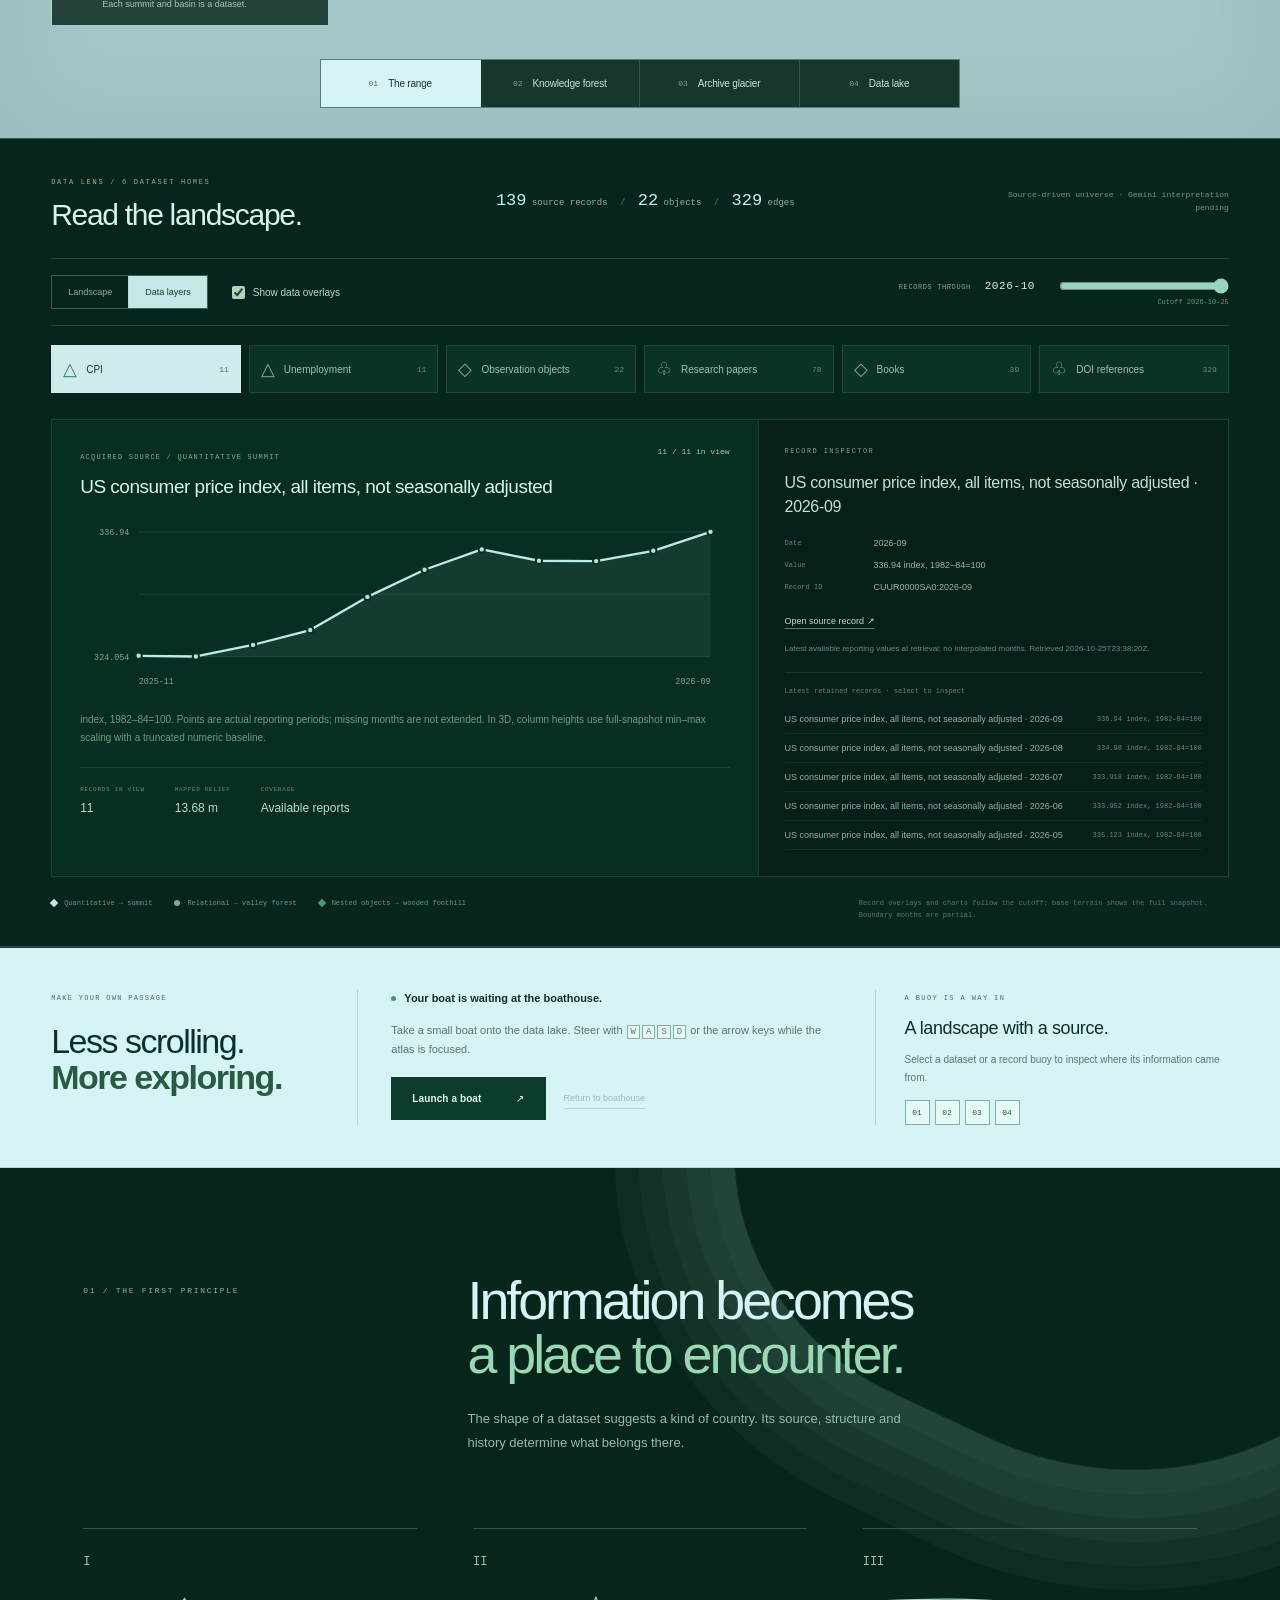
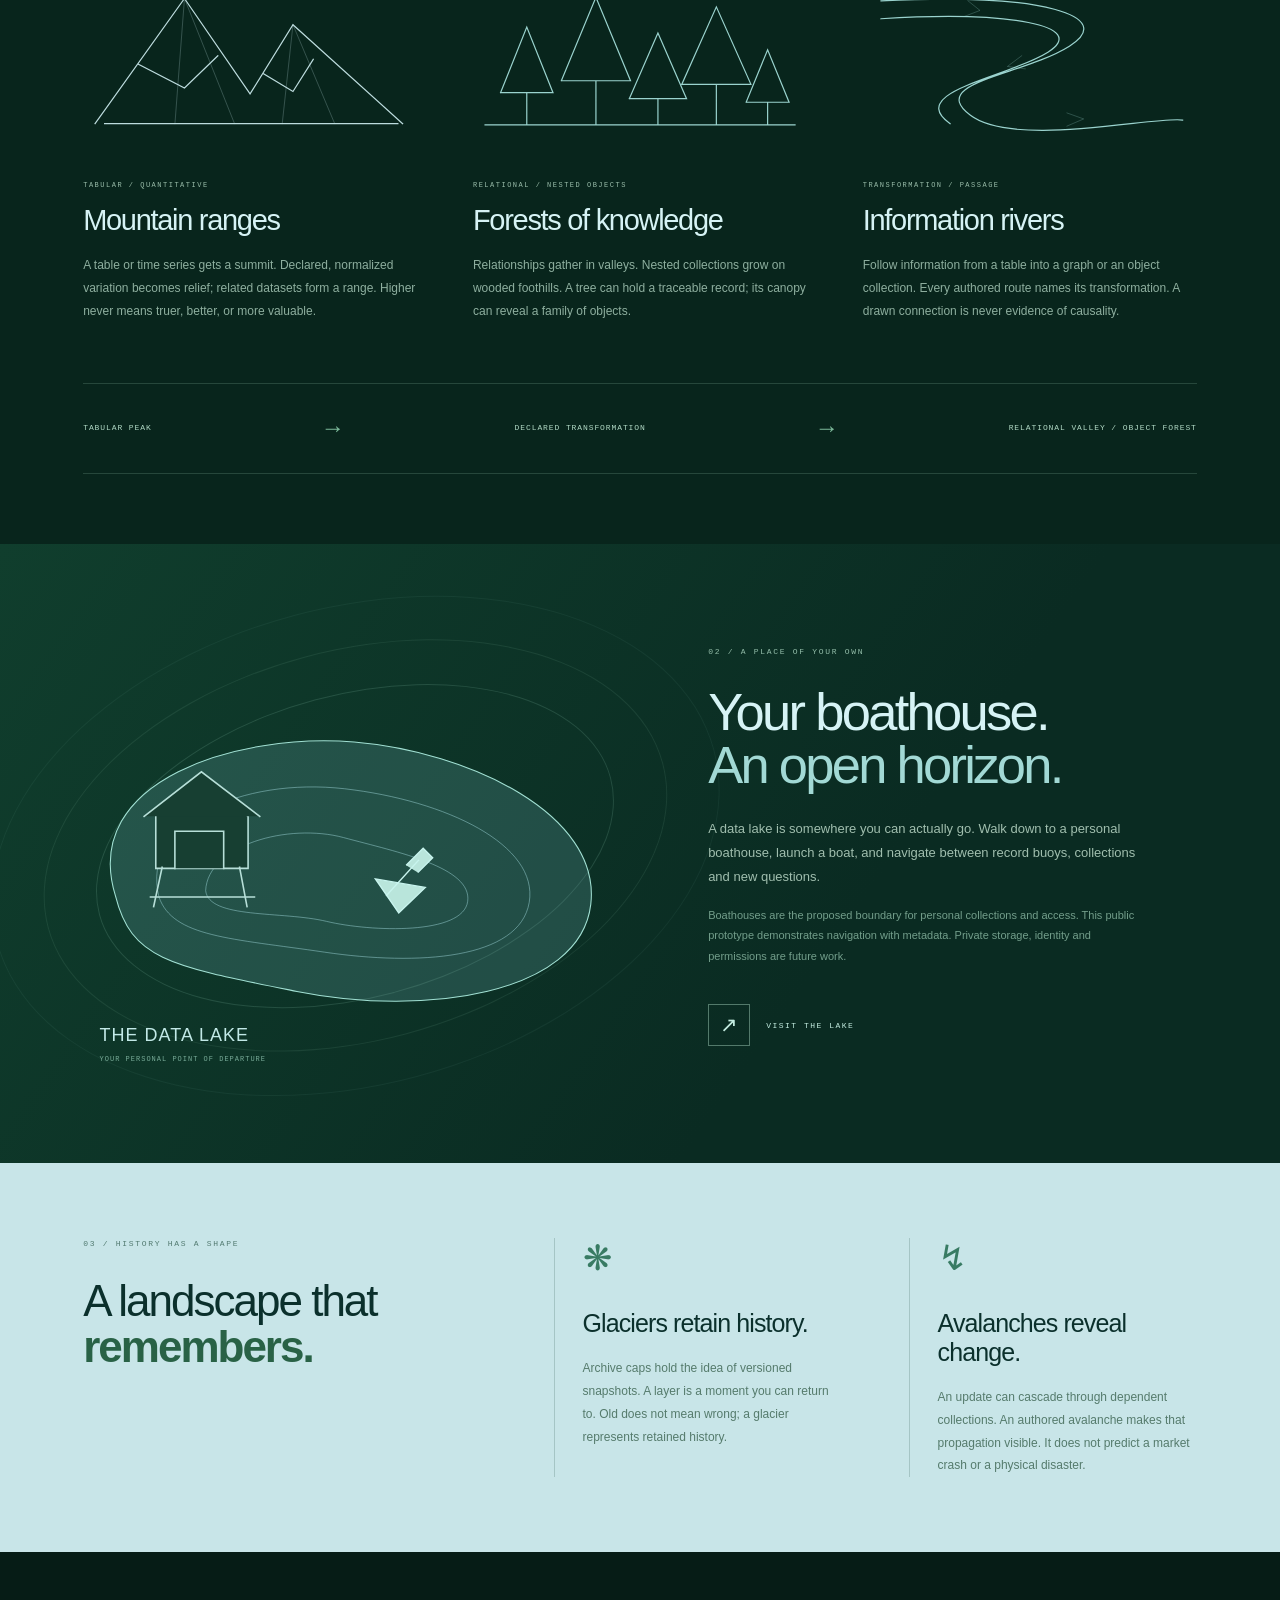
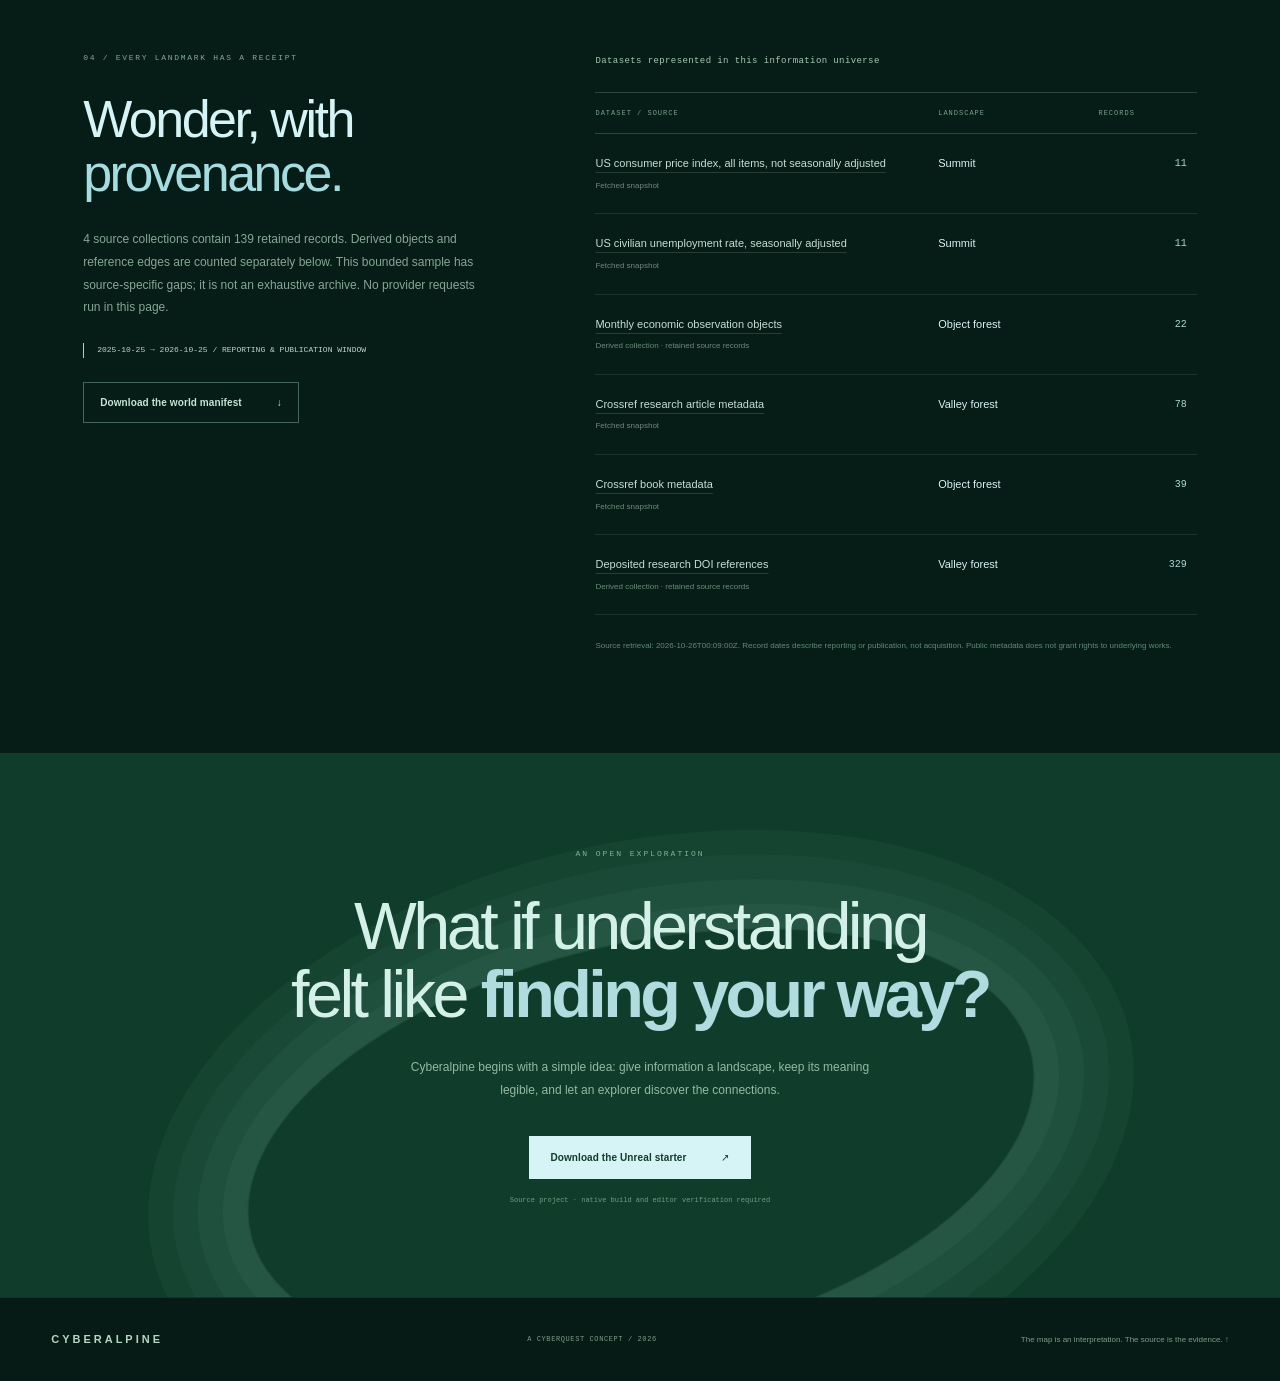
==== commit 025a1933: "Add dataset-driven Three.js universe and Gemini plan pipeline" ====
--- a/public/index.html
+++ b/public/index.html
@@ -5,7 +5,7 @@
   <meta name="description" content="Cyberalpine is an information universe: datasets become mountain ranges, knowledge forests, archive glaciers and navigable data lakes.">
   <meta name="theme-color" content="#071e19"><title>Cyberalpine — Data has geography.</title>
   <link rel="icon" href="data:image/svg+xml,%3Csvg xmlns='http://www.w3.org/2000/svg' viewBox='0 0 48 48'%3E%3Cpath fill='%23071e19' d='M0 0h48v48H0z'/%3E%3Cpath d='m6 37 13-26 11 21 6-12 8 17M15 20l4 6 4-6' fill='none' stroke='%23d6f3f5' stroke-width='2'/%3E%3C/svg%3E">
-  <link rel="stylesheet" href="styles.css?v=0d8c4567ed2d">
+  <link rel="stylesheet" href="styles.css?v=a14afedbc24c">
 </head>
 <body>
 <header class="site-header"><a class="wordmark" href="#" aria-label="Cyberalpine home"><svg viewBox="0 0 40 32" aria-hidden="true"><path d="m1 29 13-25 10 19 5-11 10 17M10 12l4 5 4-5M24 23l5 6"/></svg>CYBERALPINE</a><nav aria-label="Main navigation"><a href="#atlas">Explore the atlas</a><a href="#philosophy">The philosophy</a><a href="#sources">The evidence</a></nav><a class="header-cta" href="#atlas">Enter the landscape <span>↗</span></a></header>
@@ -29,6 +29,7 @@
     <div class="view-selector" role="group" aria-label="Explore landscape regions"><button class="active" data-view="range" aria-pressed="true">01 <span>The range</span></button><button data-view="forest" aria-pressed="false">02 <span>Knowledge forest</span></button><button data-view="glacier" aria-pressed="false">03 <span>Archive glacier</span></button><button data-view="lake" aria-pressed="false">04 <span>Data lake</span></button></div>
     <div class="canvas-loading" id="sceneLoading" role="status">Drawing the information alps…</div>
   </div>
+  <section class="data-lens" id="dataExplorerPanel" aria-label="Data lens: inspect the datasets behind this landscape"><div class="data-lens-placeholder"><span class="eyebrow">DATA LENS / SIX DATASET HOMES</span><p>Preparing the source records and their visual mappings…</p></div></section>
 </section>
 <section class="atlas-console" aria-label="Landscape controls">
   <div class="console-title"><span class="eyebrow">MAKE YOUR OWN PASSAGE</span><h2>Less scrolling.<br><em>More exploring.</em></h2></div>
@@ -49,5 +50,5 @@
 </main>
 <footer><a class="wordmark" href="#">CYBERALPINE</a><span>A CYBERQUEST CONCEPT / 2026</span><a href="#philosophy">The map is an interpretation. The source is the evidence. ↑</a></footer>
 <script src="assets/hero-video.js" type="module"></script>
-<script src="app.js?v=562820b4cb15" type="module"></script>
+<script src="app.js?v=8d56692aa454" type="module"></script>
 </body></html>
--- a/public/styles.css
+++ b/public/styles.css
@@ -30,3 +30,8 @@
 @media(max-width:520px){.hero-video-header h1{font-size:clamp(42px,13.5vw,68px)}}
 
 .hero-video-header .hero-bottom{justify-content:flex-end}
+/* Data lens: source measurements and explicit interpretive layers. */
+.data-lens{position:relative;background:#07251f;color:#d9f3ee;border-top:1px solid #a6d7ca4d;border-bottom:1px solid #94c5b43b;padding:31px 4% 24px;scroll-margin-top:30px}.data-lens-placeholder{padding:20px 0;font-size:12px;color:#90bba8}.data-lens-placeholder p{margin-top:10px;font-size:12px}.lens-top{display:flex;align-items:center;justify-content:space-between;gap:25px;margin-bottom:26px}.lens-top .eyebrow{font-size:7px;color:#8cb5a5;letter-spacing:1.7px}.lens-top h3{font-size:30px;letter-spacing:-1.3px;font-weight:450;margin:10px 0 0}.lens-total{font:9px/1.7 var(--mono);color:#90b6a5}.lens-total strong{font-size:17px;color:#c8eff0;font-weight:500}.lens-total-separator{margin:0 7px;color:#517b68}.lens-gemini{font:8px/1.7 var(--mono);color:#6d9c85;max-width:240px;text-align:right}.lens-gemini.connected{color:#b9e2da}.lens-controls{display:flex;align-items:center;gap:24px;border-top:1px solid #8fbea638;border-bottom:1px solid #8fbea638;padding:16px 0;margin-bottom:19px}.lens-mode{display:flex;flex-shrink:0;border:1px solid #90c3ae5e}.lens-mode button{background:none;border:0;color:#8caf9d;padding:11px 16px;font:9px var(--sans)}.lens-mode button+button{border-left:1px solid #90c3ae40}.lens-mode button.active{background:#c5e8e6;color:#123f2d}.lens-mode button:hover:not(.active){background:#174c37}.lens-layer-toggle{display:flex;align-items:center;gap:8px;font-size:10px;color:#b8d9cb;cursor:pointer;white-space:nowrap}.lens-layer-toggle input{accent-color:#aad7be;width:13px;height:13px;margin:0}.lens-timeline{display:grid;grid-template-columns:auto 170px;column-gap:20px;row-gap:4px;margin-left:auto;align-items:center;min-width:330px}.lens-timeline label{font:7px var(--mono);letter-spacing:.6px;color:#7fa894}.lens-timeline output{font-size:11px;color:#d4f3eb;display:inline-block;margin-left:9px}.lens-timeline input{width:100%;height:16px;accent-color:#98d3bd;cursor:pointer;margin:0}.lens-timeline>span{grid-column:1/-1;font:7px var(--mono);color:#67947c;text-align:right}.lens-chips{display:grid;grid-template-columns:repeat(6,minmax(0,1fr));gap:8px;margin-bottom:26px}.lens-chip{display:flex;align-items:center;gap:9px;min-width:0;background:#0c3126;border:1px solid #7caf942e;color:#9dc5b0;padding:12px 11px;text-align:left;font-size:10px;min-height:48px}.lens-chip>span:nth-child(2){line-height:1.5}.lens-chip-symbol{font-size:18px;flex-shrink:0;font-weight:300;color:#78b39d}.lens-chip small{font:8px var(--mono);color:#678f79;margin-left:auto}.lens-chip.active{background:#d0ebeb;border-color:#d0ebeb;color:#103e2b}.lens-chip.active small,.lens-chip.active .lens-chip-symbol{color:#327f59}.lens-chip:hover:not(.active){border-color:#90c3aa8c;background:#164530}.lens-body{display:grid;grid-template-columns:minmax(0,1.5fr) minmax(0,1fr);border:1px solid #99c5b52b}.lens-chart-column{padding:25px 28px 20px;background:#082d23;min-width:0}.lens-chart-heading{display:flex;align-items:flex-start;justify-content:space-between;gap:20px;margin-bottom:14px}.lens-chart-heading .eyebrow{color:#7eae96;font-size:7px;letter-spacing:1.2px}.lens-chart-heading h4{font-size:19px;font-weight:450;letter-spacing:-.5px;line-height:1.35;margin:10px 0 0;max-width:580px}.lens-chart-count{font:8px var(--mono);color:#9bcebd;white-space:nowrap;margin-top:2px}.lens-chart{margin-top:8px}.lens-chart svg{display:block;width:100%;height:auto;max-height:205px;overflow:visible;color:#afdfcd}.lens-svg-axis{fill:#7ca891;font:8px var(--mono)}.lens-svg-empty{fill:#77a38b;font:11px var(--sans)}.lens-svg-value{fill:#afddcc;font:8px var(--mono)}.lens-svg-area{fill:#a1e1cf;fill-opacity:.08}.lens-svg-line{stroke:#bcece8;stroke-width:2.2;stroke-linejoin:round}.lens-svg-point{fill:#b9e3ce;stroke:#0a3024;stroke-width:1.8;cursor:pointer}.lens-svg-point:hover,.lens-svg-point.selected{fill:#efffff;stroke:#85caa5;stroke-width:2.4}.lens-svg-bar{fill:#8fc7b1;fill-opacity:.82}.lens-svg-bar:hover{fill:#d8f7ec;fill-opacity:1}.lens-svg-graph-node{fill:#a8e4d4;stroke:#194b35;stroke-width:2}.lens-chart-note{font-size:10px;line-height:1.85;color:#719b82;margin:9px 0 0;max-width:700px}.lens-mapping{display:flex;gap:30px;margin-top:19px;padding-top:18px;border-top:1px solid #80b1982e}.lens-mapping>div{display:flex;flex-direction:column;gap:8px}.lens-mapping span{font:6px var(--mono);letter-spacing:.7px;color:#638e75}.lens-mapping strong{font-size:12px;font-weight:500;color:#b5dfcb}.lens-record-column{padding:26px;background:#061f1a;border-left:1px solid #99c5b52b;min-width:0}.lens-record-column>.eyebrow{font-size:7px;color:#75a38c;letter-spacing:1.4px}.lens-record-column>h4{font-size:16px;line-height:1.5;font-weight:450;color:#c1e3d3;letter-spacing:-.3px;margin:13px 0 17px;display:-webkit-box;-webkit-box-orient:vertical;-webkit-line-clamp:3;overflow:hidden}.lens-record-column dl{display:grid;grid-template-columns:76px minmax(0,1fr);gap:7px 13px;margin:0 0 14px;font-size:9px;line-height:1.7}.lens-record-column dt{font:7px/1.9 var(--mono);color:#598c70;padding-top:1px}.lens-record-column dd{margin:0;color:#8fbaa2;overflow-wrap:anywhere}.lens-record-column>a{font-size:9px;display:inline-block;color:#b5ded0;text-decoration:underline;text-decoration-color:#577e6d;text-underline-offset:4px}.lens-record-column>a[hidden]{display:none}.lens-record-note{font-size:8px;line-height:1.9;color:#648e74;margin:13px 0 16px}.lens-record-list{border-top:1px solid #74a58c2e;padding-top:13px}.lens-list-caption{display:block;font:7px var(--mono);color:#5c8b72;line-height:1.6;margin-bottom:8px}.lens-record-item{display:flex;align-items:center;gap:15px;justify-content:space-between;width:100%;text-align:left;background:none;border:0;border-bottom:1px solid #7aa88e1a;padding:9px 0;color:#8bb69c;font-size:9px}.lens-record-item>span{overflow:hidden;text-overflow:ellipsis;white-space:nowrap;min-width:0}.lens-record-item>small{font:7px var(--mono);white-space:nowrap;color:#5e8e76;flex-shrink:0;max-width:43%;overflow:hidden;text-overflow:ellipsis}.lens-record-item:hover{color:#d2f5e3}.lens-bottom{display:flex;align-items:flex-start;gap:22px;margin-top:20px;color:#689980;font:7px/1.8 var(--mono)}.lens-bottom>span{display:inline-flex;align-items:center;gap:7px;white-space:nowrap}.lens-key{width:6px;height:6px;background:#c2e7e5;display:inline-block;transform:rotate(45deg);flex-shrink:0}.lens-key.forest{background:#73b18c;border-radius:50%;transform:none}.lens-key.object{background:#459d77}.lens-bottom .lens-boundary-note{white-space:normal;display:block;margin-left:auto;max-width:370px;font-size:7px;color:#507d65;line-height:1.8}.lens-small-multiples{display:grid;grid-template-columns:1fr 1fr;gap:18px}.lens-small-chart>span{display:block;font:8px var(--mono);color:#8dbca2;margin:4px 0 11px}.lens-small-chart svg{min-height:145px}.lens-interpretation{border-left:1px solid #8bc6b3;background:#163e302e;padding:12px 15px;margin:13px 0 18px}.lens-interpretation[hidden]{display:none}.lens-interpretation .eyebrow{display:block;font-size:6px;letter-spacing:1px;color:#8bc6b0}.lens-interpretation strong{display:block;font-size:14px;font-weight:450;line-height:1.4;margin:8px 0 6px;color:#c0e7dd}.lens-interpretation p{font-size:10px;line-height:1.8;color:#91bda6}.lens-interpretation small{display:block;font-size:7px;line-height:1.8;margin-top:7px;color:#638d76}
+@media(max-width:1100px){.lens-top{flex-wrap:wrap;gap:17px}.lens-top>div:first-child{flex:1}.lens-gemini{width:100%;max-width:none;text-align:left;font-size:7px;margin-top:-5px}.lens-chips{grid-template-columns:repeat(3,minmax(0,1fr));gap:7px}.lens-controls{gap:16px}.lens-timeline{grid-template-columns:auto 125px;min-width:290px;column-gap:12px}.lens-layer-toggle{font-size:9px}.lens-body{grid-template-columns:minmax(0,1.4fr) minmax(0,1fr)}.lens-chart-column{padding:22px}.lens-record-column{padding:23px}.lens-mapping{gap:22px}.lens-bottom{flex-wrap:wrap;gap:12px 20px}.lens-bottom .lens-boundary-note{max-width:none;width:100%;margin-left:0}}
+@media(max-width:800px){.data-lens{padding:28px 6% 24px}.lens-top h3{font-size:28px}.lens-total{font-size:8px}.lens-total strong{font-size:15px}.lens-controls{flex-wrap:wrap;gap:16px 22px}.lens-timeline{margin-left:0;width:100%;grid-template-columns:auto minmax(120px,1fr);max-width:600px;column-gap:30px}.lens-timeline>span{text-align:right}.lens-layer-toggle{margin-left:auto}.lens-body{grid-template-columns:1fr}.lens-record-column{border-left:0;border-top:1px solid #99c5b52b;padding:24px}.lens-chart-column{padding:24px}.lens-chart svg{max-height:220px}.lens-record-column>h4{max-width:650px}.lens-record-column dl{grid-template-columns:90px minmax(0,1fr)}.lens-record-list{display:grid;grid-template-columns:1fr 1fr;column-gap:22px}.lens-list-caption{grid-column:1/-1}.lens-top .lens-gemini{font-size:7px}.lens-chart-heading h4{font-size:19px}}
+@media(max-width:520px){.data-lens{padding:26px 7% 22px}.lens-top{gap:16px;margin-bottom:20px}.lens-top>div:first-child{min-width:100%}.lens-top h3{font-size:29px;margin-top:9px}.lens-total{font-size:8px;line-height:1.9}.lens-total strong{font-size:14px}.lens-total-separator{margin:0 5px}.lens-gemini{font-size:6px!important;margin-top:0}.lens-mode button{font-size:8px;padding:11px 13px}.lens-layer-toggle{font-size:8px;gap:6px}.lens-layer-toggle input{width:12px;height:12px}.lens-controls{gap:16px 9px;margin-bottom:16px;padding:15px 0}.lens-timeline{column-gap:15px;grid-template-columns:auto minmax(90px,1fr);min-width:0}.lens-timeline label{font-size:6px}.lens-timeline output{font-size:10px;margin-left:6px}.lens-timeline>span{font-size:6px}.lens-chips{grid-template-columns:1fr 1fr;gap:6px;margin-bottom:20px}.lens-chip{font-size:9px;padding:10px;min-height:46px;gap:7px}.lens-chip-symbol{font-size:17px}.lens-chip small{font-size:7px}.lens-chart-column{padding:21px 15px 20px}.lens-chart-heading{gap:12px;display:block}.lens-chart-heading h4{font-size:18px;margin-top:10px}.lens-chart-heading .eyebrow{font-size:6px;letter-spacing:.8px}.lens-chart-count{display:block;font-size:7px;margin-top:11px}.lens-chart svg{min-height:130px;max-height:none}.lens-chart-note{font-size:9px;margin-top:6px}.lens-mapping{gap:16px;justify-content:space-between}.lens-mapping span{font-size:5px;letter-spacing:.3px}.lens-mapping strong{font-size:10px;line-height:1.5;max-width:90px}.lens-record-column{padding:22px 17px}.lens-record-column>h4{font-size:15px}.lens-record-column dl{grid-template-columns:61px minmax(0,1fr);gap:7px 9px;font-size:8px}.lens-record-column dt{font-size:6px}.lens-record-list{grid-template-columns:1fr}.lens-record-item{font-size:8px;padding:10px 0}.lens-bottom{font-size:6px;gap:11px 17px;margin-top:18px}.lens-bottom .lens-boundary-note{font-size:6px}.lens-small-multiples{grid-template-columns:1fr;gap:14px}.lens-small-chart svg{min-height:130px}.lens-interpretation{padding:10px 12px}.lens-interpretation p{font-size:9px}}
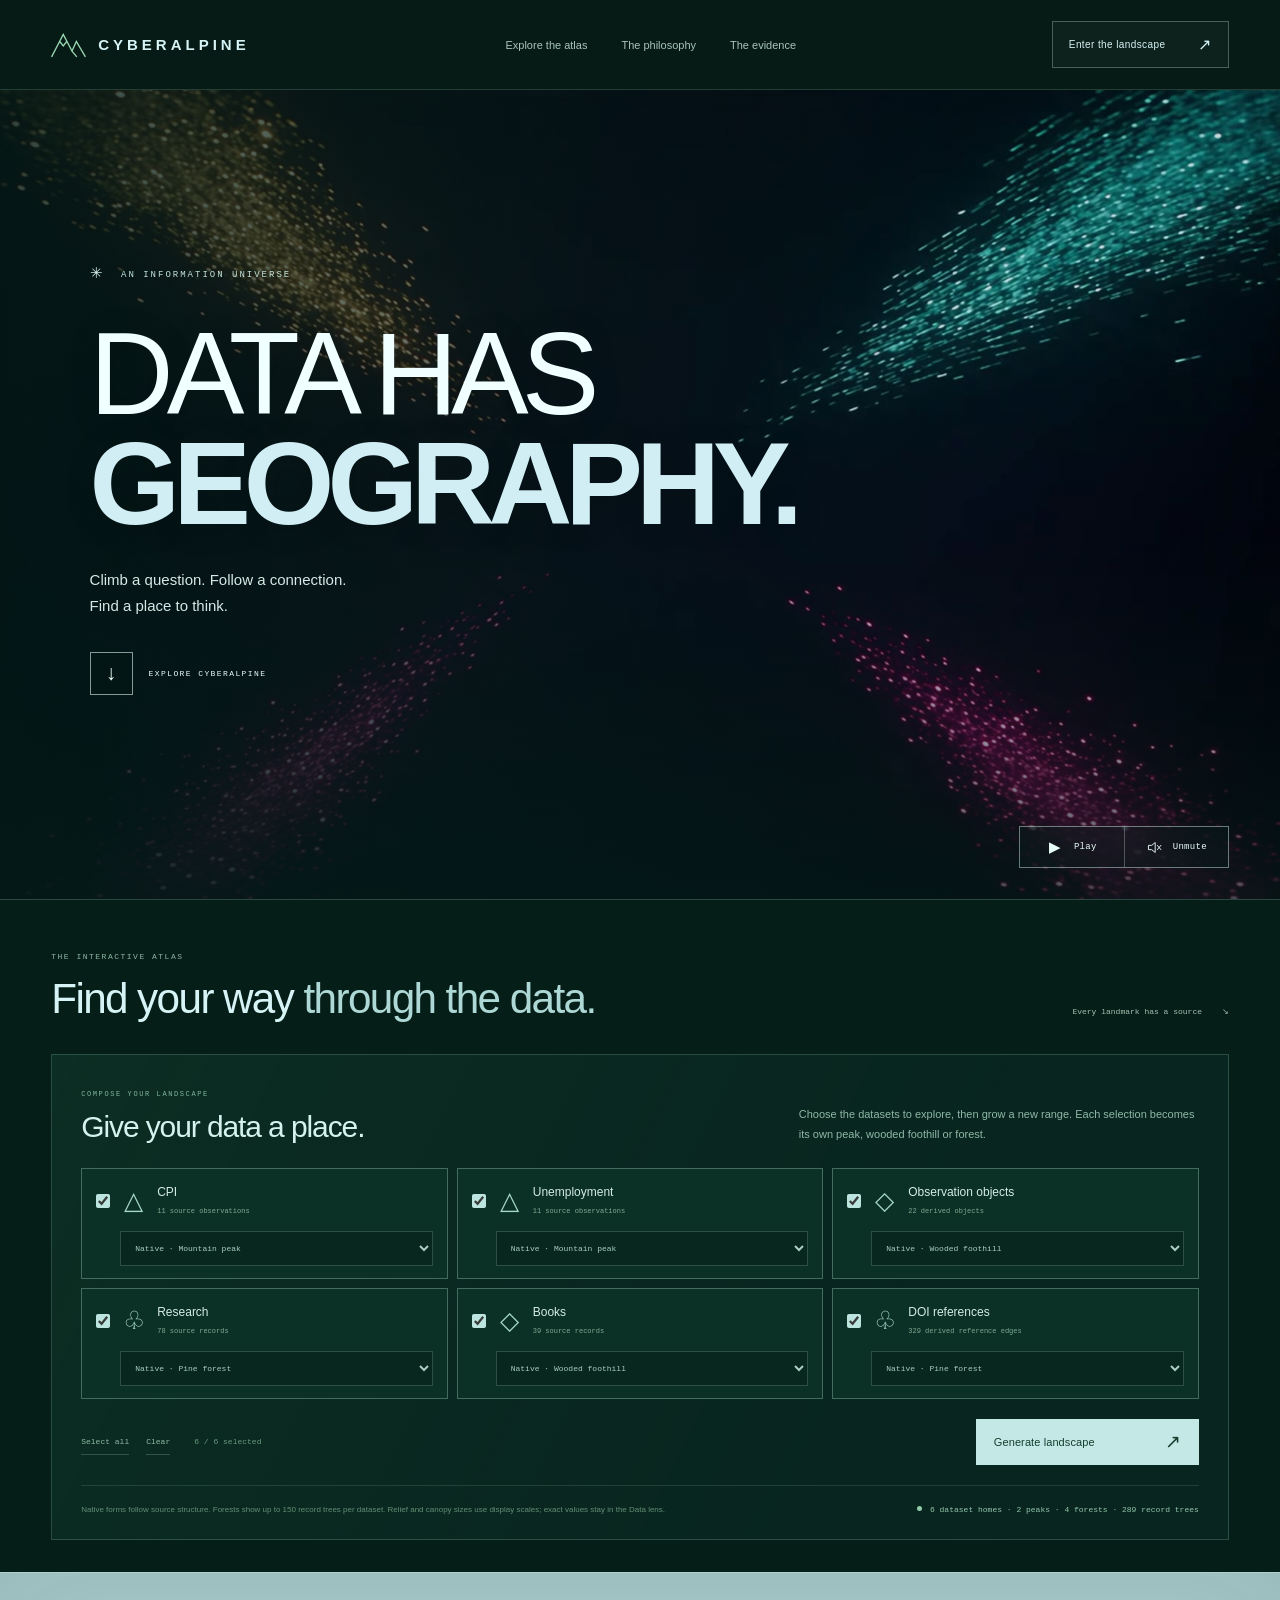
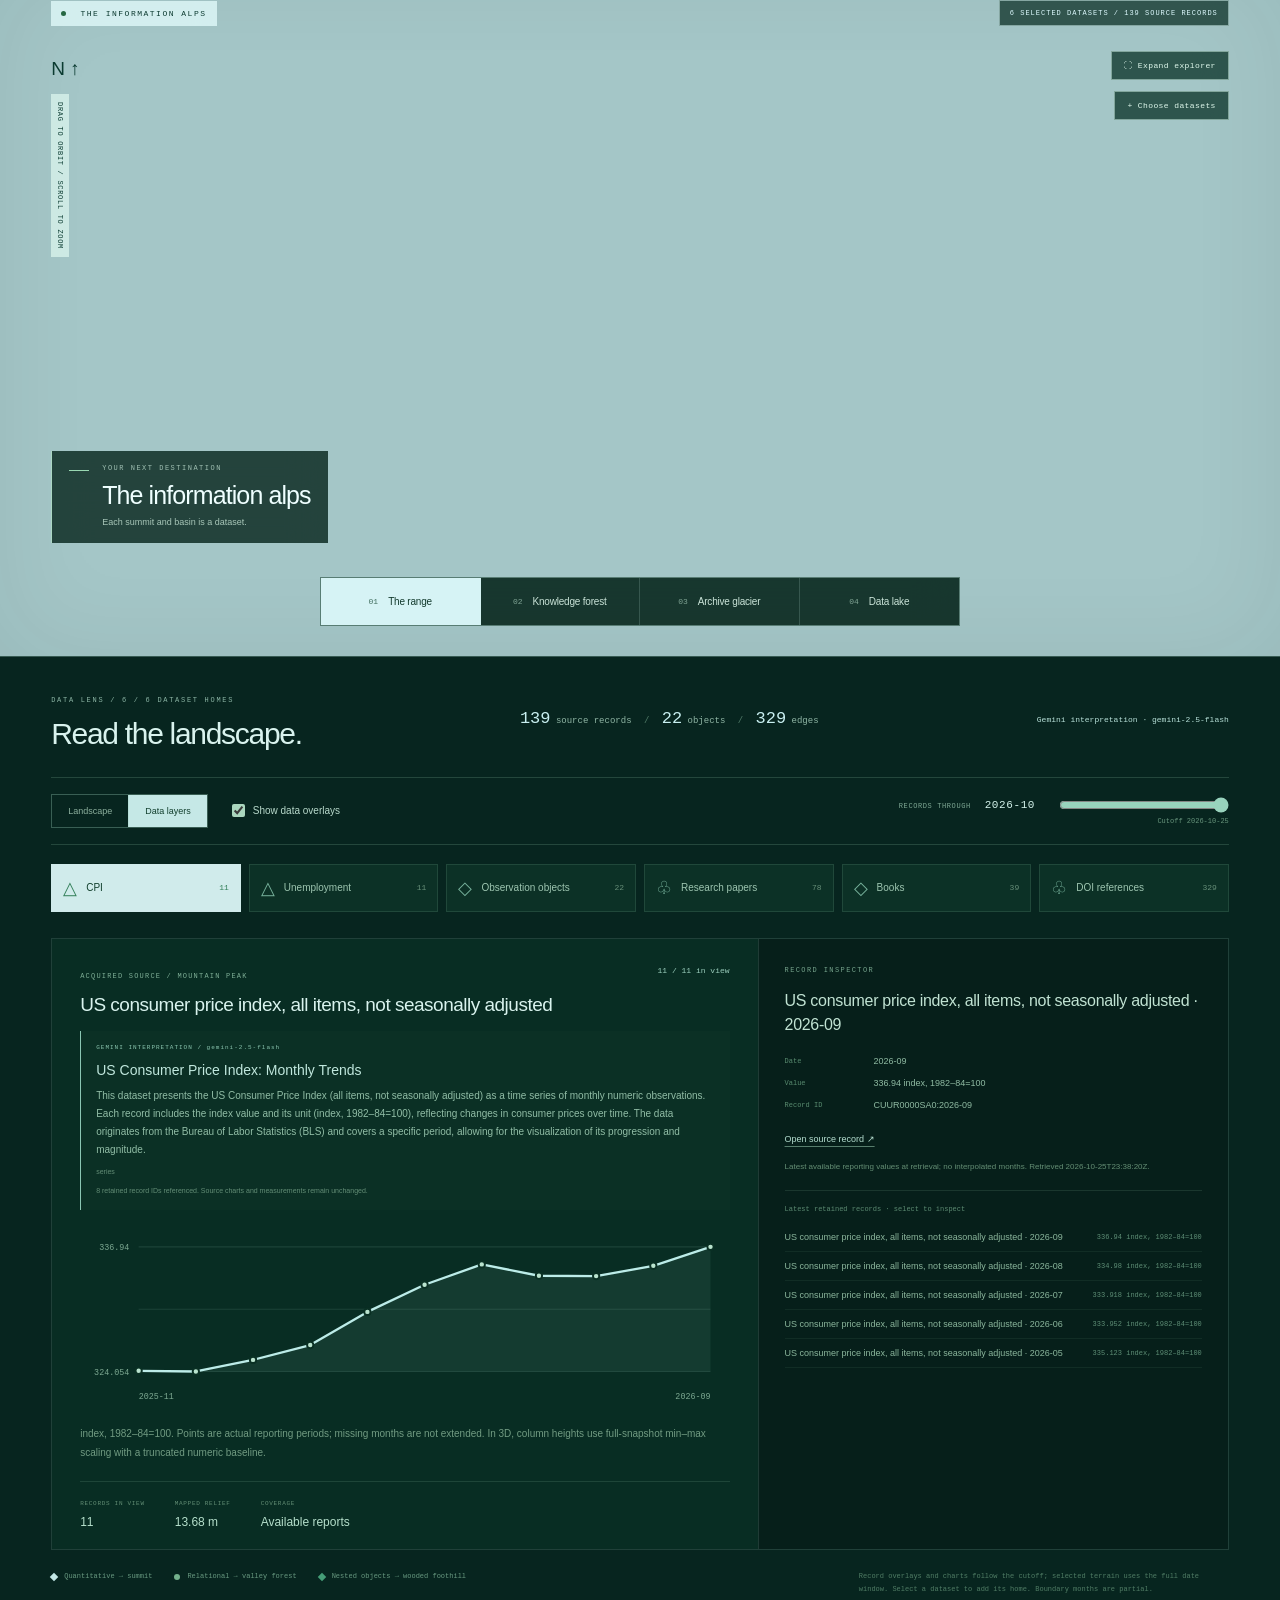
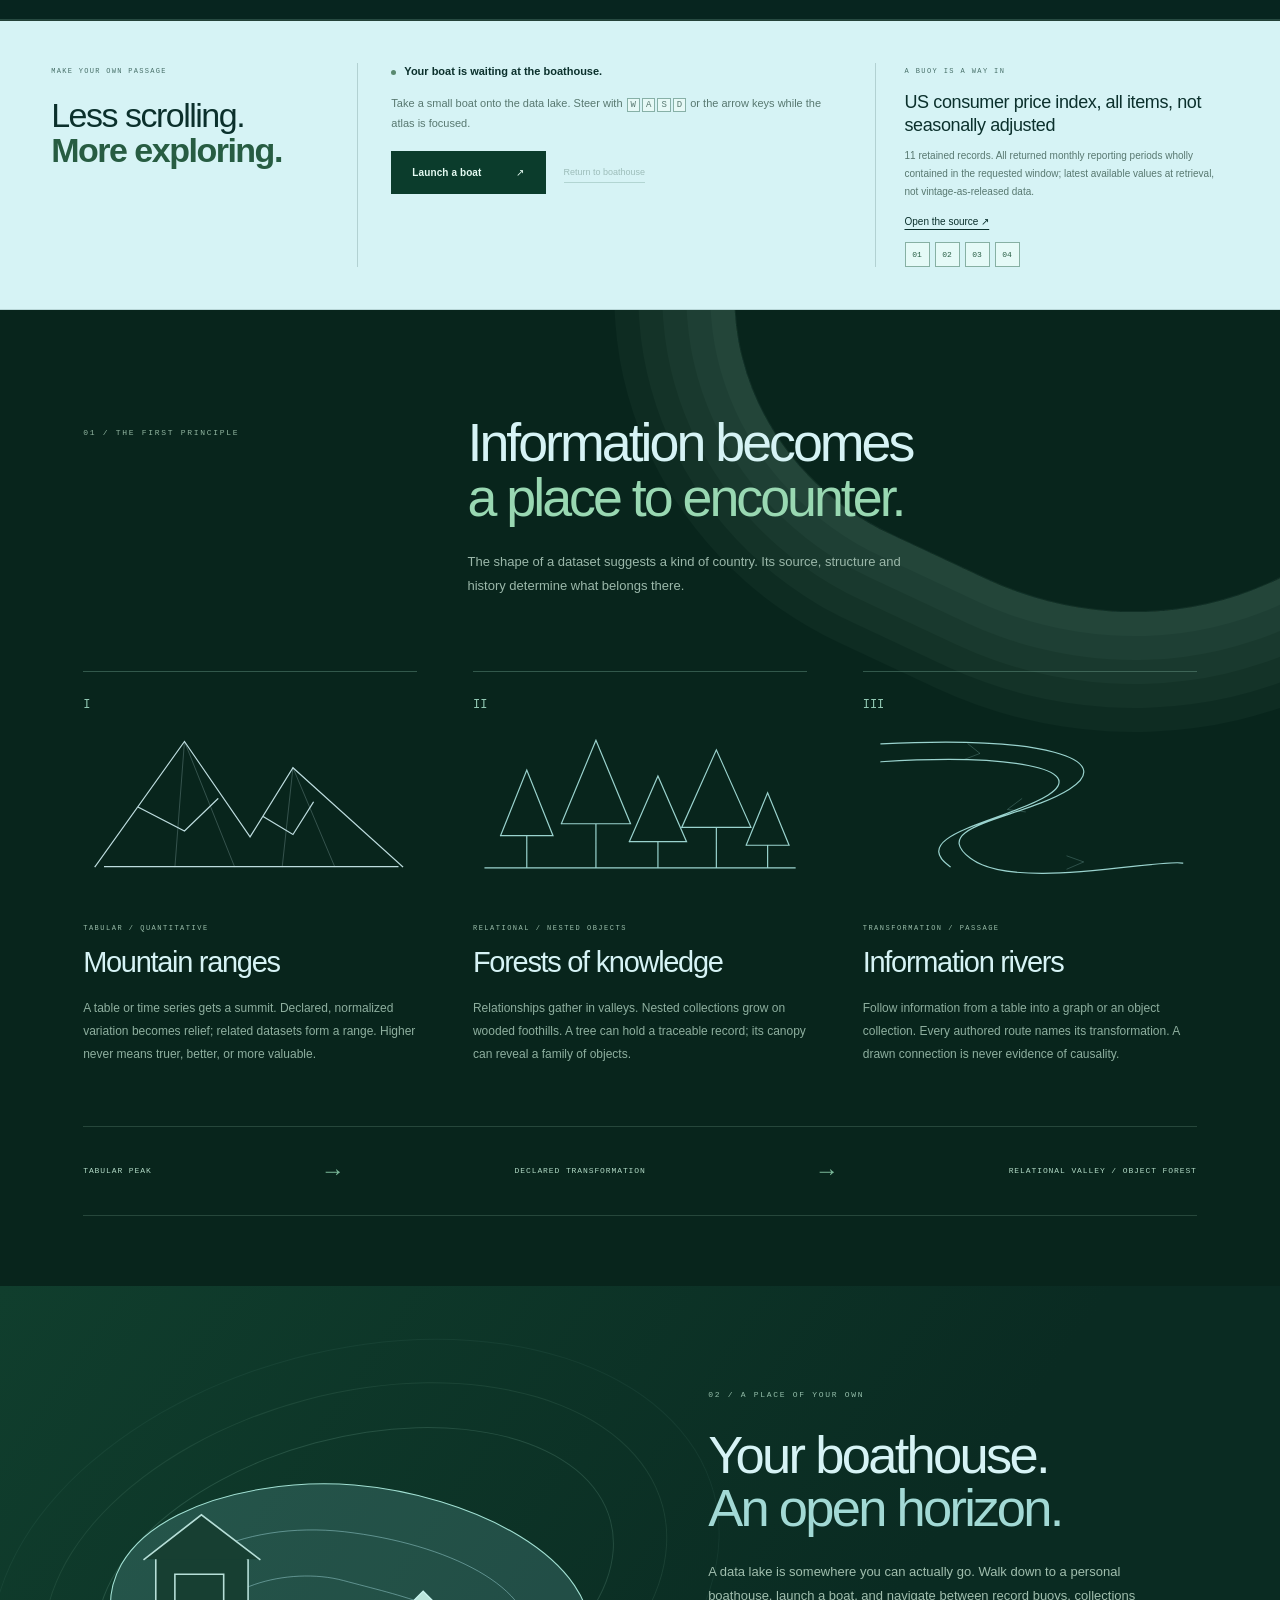
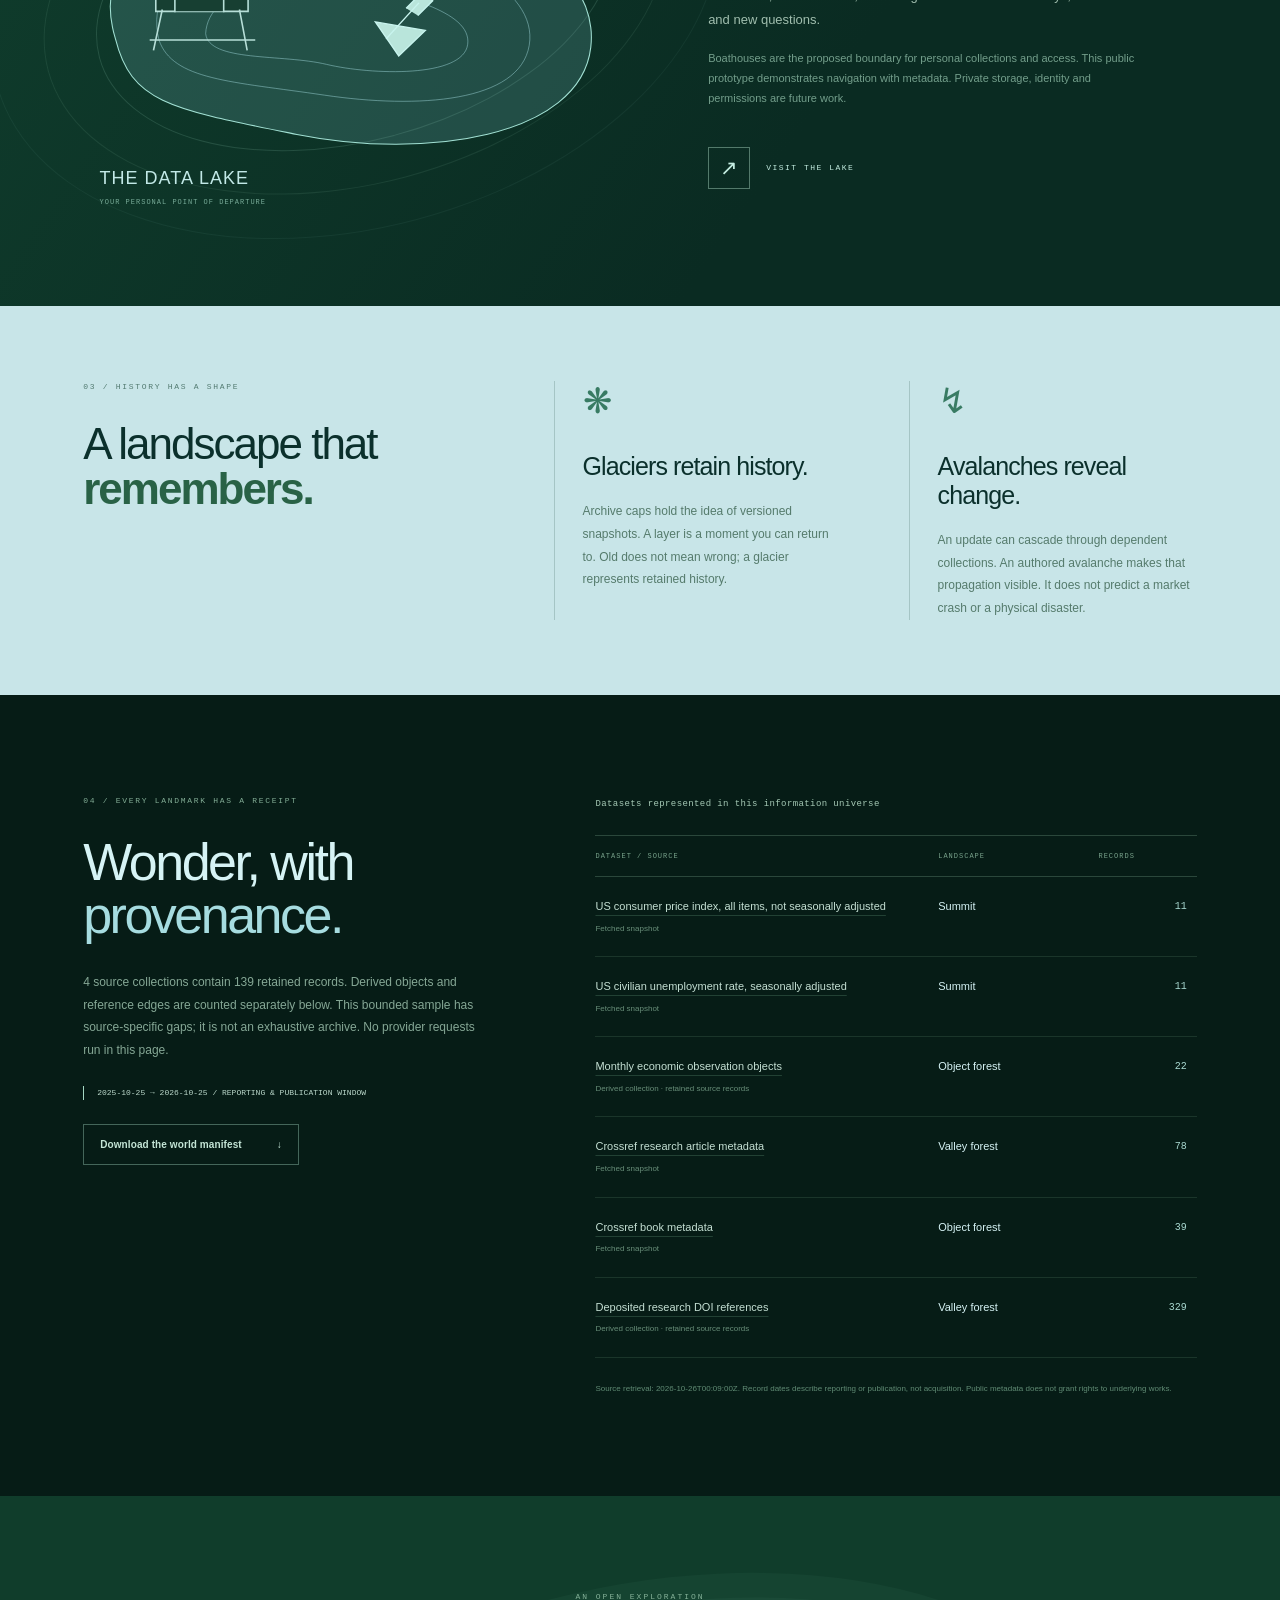
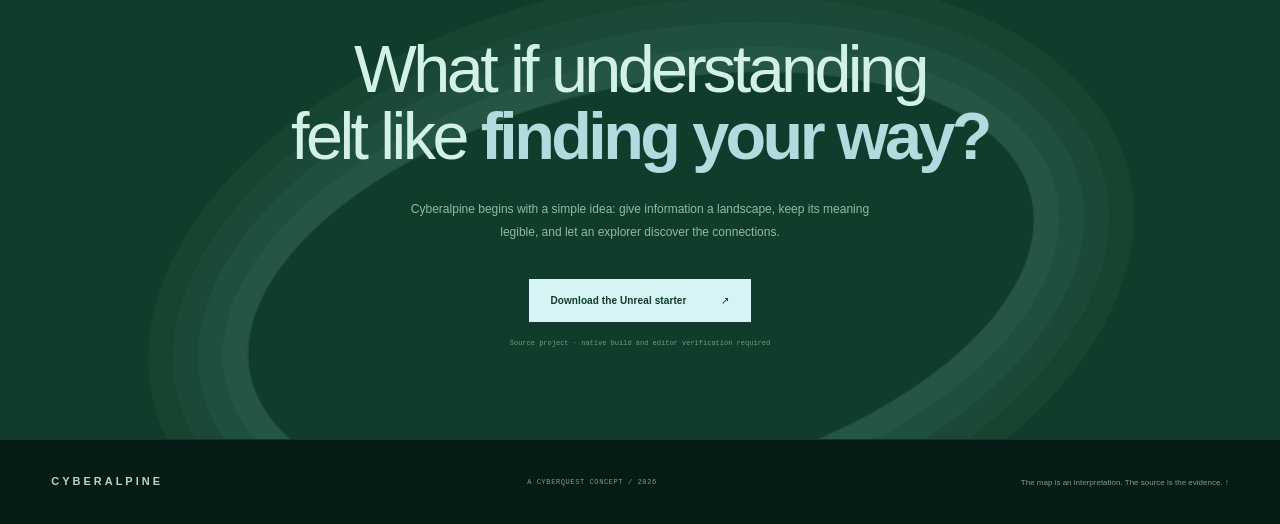
==== commit c6c5288e: "Generate selected dataset landscapes and validated Gemini interpretation" ====
--- a/public/index.html
+++ b/public/index.html
@@ -5,7 +5,7 @@
   <meta name="description" content="Cyberalpine is an information universe: datasets become mountain ranges, knowledge forests, archive glaciers and navigable data lakes.">
   <meta name="theme-color" content="#071e19"><title>Cyberalpine — Data has geography.</title>
   <link rel="icon" href="data:image/svg+xml,%3Csvg xmlns='http://www.w3.org/2000/svg' viewBox='0 0 48 48'%3E%3Cpath fill='%23071e19' d='M0 0h48v48H0z'/%3E%3Cpath d='m6 37 13-26 11 21 6-12 8 17M15 20l4 6 4-6' fill='none' stroke='%23d6f3f5' stroke-width='2'/%3E%3C/svg%3E">
-  <link rel="stylesheet" href="styles.css?v=a14afedbc24c">
+  <link rel="stylesheet" href="styles.css?v=5b40febe278c">
 </head>
 <body>
 <header class="site-header"><a class="wordmark" href="#" aria-label="Cyberalpine home"><svg viewBox="0 0 40 32" aria-hidden="true"><path d="m1 29 13-25 10 19 5-11 10 17M10 12l4 5 4-5M24 23l5 6"/></svg>CYBERALPINE</a><nav aria-label="Main navigation"><a href="#atlas">Explore the atlas</a><a href="#philosophy">The philosophy</a><a href="#sources">The evidence</a></nav><a class="header-cta" href="#atlas">Enter the landscape <span>↗</span></a></header>
@@ -19,9 +19,11 @@
 </section>
 <section class="interactive-explorer" aria-labelledby="explorerTitle">
   <div class="explorer-section-heading"><div><span class="eyebrow">THE INTERACTIVE ATLAS</span><h2 id="explorerTitle">Find your way <em>through the data.</em></h2></div><a href="#sources">Every landmark has a source <span>↘</span></a></div>
+  <section class="landscape-builder" id="landscapeBuilder" aria-label="Compose a dataset landscape"><p class="builder-empty">Preparing the dataset landscape composer…</p></section>
   <div class="hero-landscape" id="atlas">
     <div class="atlas-heading"><span><i class="live-dot"></i> THE INFORMATION ALPS</span><span id="snapshotTag">ILLUSTRATIVE TERRAIN</span></div>
     <button class="expand-explorer" id="expandExplorer" aria-label="Expand interactive explorer to fullscreen">⛶ Expand explorer</button>
+    <button class="expand-explorer compose-explorer" id="composeLandscape">+ Choose datasets</button>
     <div class="fullscreen-boat-controls"><button id="fullscreenBoat">Launch a boat ↗</button><div role="group" aria-label="Fullscreen boat steering"><button data-steer="left" aria-label="Turn boat left">←</button><button data-steer="forward" aria-label="Move boat forward">↑</button><button data-steer="back" aria-label="Move boat backward">↓</button><button data-steer="right" aria-label="Turn boat right">→</button></div></div>
     <canvas id="landscape" aria-label="Interactive three dimensional information landscape showing dataset mountains, forests, glaciers, rivers and a navigable data lake" tabindex="0"></canvas>
     <div class="scene-coordinate" aria-hidden="true">N ↑<br><span>DRAG TO ORBIT / SCROLL TO ZOOM</span></div>
@@ -50,5 +52,5 @@
 </main>
 <footer><a class="wordmark" href="#">CYBERALPINE</a><span>A CYBERQUEST CONCEPT / 2026</span><a href="#philosophy">The map is an interpretation. The source is the evidence. ↑</a></footer>
 <script src="assets/hero-video.js" type="module"></script>
-<script src="app.js?v=8d56692aa454" type="module"></script>
+<script src="app.js?v=ca97a24e121c" type="module"></script>
 </body></html>
--- a/public/styles.css
+++ b/public/styles.css
@@ -35,3 +35,13 @@
 @media(max-width:1100px){.lens-top{flex-wrap:wrap;gap:17px}.lens-top>div:first-child{flex:1}.lens-gemini{width:100%;max-width:none;text-align:left;font-size:7px;margin-top:-5px}.lens-chips{grid-template-columns:repeat(3,minmax(0,1fr));gap:7px}.lens-controls{gap:16px}.lens-timeline{grid-template-columns:auto 125px;min-width:290px;column-gap:12px}.lens-layer-toggle{font-size:9px}.lens-body{grid-template-columns:minmax(0,1.4fr) minmax(0,1fr)}.lens-chart-column{padding:22px}.lens-record-column{padding:23px}.lens-mapping{gap:22px}.lens-bottom{flex-wrap:wrap;gap:12px 20px}.lens-bottom .lens-boundary-note{max-width:none;width:100%;margin-left:0}}
 @media(max-width:800px){.data-lens{padding:28px 6% 24px}.lens-top h3{font-size:28px}.lens-total{font-size:8px}.lens-total strong{font-size:15px}.lens-controls{flex-wrap:wrap;gap:16px 22px}.lens-timeline{margin-left:0;width:100%;grid-template-columns:auto minmax(120px,1fr);max-width:600px;column-gap:30px}.lens-timeline>span{text-align:right}.lens-layer-toggle{margin-left:auto}.lens-body{grid-template-columns:1fr}.lens-record-column{border-left:0;border-top:1px solid #99c5b52b;padding:24px}.lens-chart-column{padding:24px}.lens-chart svg{max-height:220px}.lens-record-column>h4{max-width:650px}.lens-record-column dl{grid-template-columns:90px minmax(0,1fr)}.lens-record-list{display:grid;grid-template-columns:1fr 1fr;column-gap:22px}.lens-list-caption{grid-column:1/-1}.lens-top .lens-gemini{font-size:7px}.lens-chart-heading h4{font-size:19px}}
 @media(max-width:520px){.data-lens{padding:26px 7% 22px}.lens-top{gap:16px;margin-bottom:20px}.lens-top>div:first-child{min-width:100%}.lens-top h3{font-size:29px;margin-top:9px}.lens-total{font-size:8px;line-height:1.9}.lens-total strong{font-size:14px}.lens-total-separator{margin:0 5px}.lens-gemini{font-size:6px!important;margin-top:0}.lens-mode button{font-size:8px;padding:11px 13px}.lens-layer-toggle{font-size:8px;gap:6px}.lens-layer-toggle input{width:12px;height:12px}.lens-controls{gap:16px 9px;margin-bottom:16px;padding:15px 0}.lens-timeline{column-gap:15px;grid-template-columns:auto minmax(90px,1fr);min-width:0}.lens-timeline label{font-size:6px}.lens-timeline output{font-size:10px;margin-left:6px}.lens-timeline>span{font-size:6px}.lens-chips{grid-template-columns:1fr 1fr;gap:6px;margin-bottom:20px}.lens-chip{font-size:9px;padding:10px;min-height:46px;gap:7px}.lens-chip-symbol{font-size:17px}.lens-chip small{font-size:7px}.lens-chart-column{padding:21px 15px 20px}.lens-chart-heading{gap:12px;display:block}.lens-chart-heading h4{font-size:18px;margin-top:10px}.lens-chart-heading .eyebrow{font-size:6px;letter-spacing:.8px}.lens-chart-count{display:block;font-size:7px;margin-top:11px}.lens-chart svg{min-height:130px;max-height:none}.lens-chart-note{font-size:9px;margin-top:6px}.lens-mapping{gap:16px;justify-content:space-between}.lens-mapping span{font-size:5px;letter-spacing:.3px}.lens-mapping strong{font-size:10px;line-height:1.5;max-width:90px}.lens-record-column{padding:22px 17px}.lens-record-column>h4{font-size:15px}.lens-record-column dl{grid-template-columns:61px minmax(0,1fr);gap:7px 9px;font-size:8px}.lens-record-column dt{font-size:6px}.lens-record-list{grid-template-columns:1fr}.lens-record-item{font-size:8px;padding:10px 0}.lens-bottom{font-size:6px;gap:11px 17px;margin-top:18px}.lens-bottom .lens-boundary-note{font-size:6px}.lens-small-multiples{grid-template-columns:1fr;gap:14px}.lens-small-chart svg{min-height:130px}.lens-interpretation{padding:10px 12px}.lens-interpretation p{font-size:9px}}
+
+/* A source-backed composer: every selected dataset receives a visible landform. */
+.landscape-builder{padding:0 4% 32px;color:#d6f2ef;background:#061e18}.landscape-builder .builder-form{border:1px solid #9fd3bf38;background:linear-gradient(116deg,#113c2d80,#08251f 70%);padding:27px 29px 22px}.landscape-builder .builder-heading{display:flex;justify-content:space-between;align-items:flex-end;gap:30px;margin-bottom:23px}.landscape-builder .builder-intro .eyebrow{color:#82b79f;font-size:7px;letter-spacing:1.6px}.landscape-builder h3{font-size:30px;letter-spacing:-1.1px;font-weight:400;line-height:1.15;margin:10px 0 0}.landscape-builder .builder-description{font-size:11px;color:#8fb8a6;line-height:1.8;max-width:400px}.landscape-builder .builder-datasets{display:grid;grid-template-columns:repeat(3,minmax(0,1fr));gap:9px;padding:0;border:0;margin:0;min-width:0}.landscape-builder .builder-dataset{min-width:0;border:1px solid #709d8530;background:#08261e;padding:15px 14px 12px;transition:border-color .18s,background .18s}.landscape-builder .builder-dataset.is-selected{border-color:#a8dbca58;background:#0b3026}.landscape-builder .builder-check{display:flex;align-items:center;gap:10px;cursor:pointer;margin-bottom:13px;min-height:34px}.landscape-builder .builder-check input{width:14px;height:14px;accent-color:#bce5df;flex-shrink:0;margin:0;cursor:pointer}.landscape-builder .builder-symbol{font-size:25px;line-height:1;color:#a5d6c7;width:27px;text-align:center;flex-shrink:0}.landscape-builder .builder-dataset:not(.is-selected) .builder-symbol{color:#527c66}.landscape-builder .builder-dataset-copy{display:flex;flex-direction:column;gap:6px;min-width:0}.landscape-builder .builder-dataset-copy strong{font-size:12px;font-weight:500;line-height:1.3;color:#d3ece4}.landscape-builder .builder-dataset-copy small{font:7px/1.5 var(--mono);color:#7cac93}.landscape-builder .builder-form-label{display:block;padding-left:24px}.landscape-builder .builder-form-select{width:100%;min-height:35px;border:1px solid #a5d7bf3b;border-radius:0;color:#a9cfc0;background:#08271f;padding:7px 27px 7px 10px;font:8px/1.5 var(--mono);cursor:pointer}.landscape-builder .builder-form-select option{color:#d2ede3;background:#0b3026}.landscape-builder .builder-form-select:disabled{opacity:.45;cursor:default}.landscape-builder .builder-toolbar{display:flex;align-items:center;gap:24px;margin-top:20px}.landscape-builder .builder-selection-tools{display:flex;gap:17px}.landscape-builder .builder-text-button{background:none;color:#91bca7;font:8px var(--mono);border:0;border-bottom:1px solid #7cab9254;padding:4px 0;min-height:27px}.landscape-builder .builder-text-button:hover{color:#e2fff4;border-bottom-color:#e2fff4}.landscape-builder .builder-selection-count{color:#689a80;font:8px var(--mono)}.landscape-builder .builder-generate{margin-left:auto;display:flex;align-items:center;justify-content:space-between;gap:48px;background:#c4e8e6;color:#113e2d;border:1px solid #c4e8e6;min-height:46px;min-width:223px;padding:12px 17px;font-size:11px;letter-spacing:.1px}.landscape-builder .builder-generate:hover:not(:disabled){background:#e6ffff;border-color:#e6ffff}.landscape-builder .builder-generate-arrow{font-size:19px;line-height:1}.landscape-builder .builder-generate:disabled{opacity:.45}.landscape-builder .builder-bottom{display:flex;justify-content:space-between;align-items:flex-start;gap:30px;margin-top:20px;padding-top:17px;border-top:1px solid #7eaf9330}.landscape-builder .builder-mapping-note{font-size:8px;line-height:1.8;color:#638e75;max-width:620px}.landscape-builder .builder-status{font:8px/1.8 var(--mono);color:#95c8ad;max-width:420px;text-align:right}.landscape-builder .builder-status:before{content:'';display:inline-block;width:5px;height:5px;margin:0 8px 1px 0;background:#91cbaa;border-radius:50%}.landscape-builder .builder-status.is-pending{color:#bfded3}.landscape-builder .builder-status.is-pending:before{background:#c4e8e6}.landscape-builder[data-state='generating'] .builder-status{color:#c4e8e6}.landscape-builder[data-state='error'] .builder-status{color:#e7b9a5}.landscape-builder[data-state='error'] .builder-status:before{background:#e7b9a5}.landscape-builder .builder-empty{font-size:11px;color:#7fae95;padding:22px;border:1px solid #9fd3bf38}.landscape-builder .builder-sr-only{position:absolute;width:1px;height:1px;padding:0;margin:-1px;overflow:hidden;clip:rect(0,0,0,0);white-space:nowrap;border:0}.landscape-builder select:focus-visible,.landscape-builder input:focus-visible{outline:2px solid #c4e8e6;outline-offset:4px}.landscape-builder[data-state='generating'] .builder-status:before{animation:builder-pulse 1s ease-in-out infinite}@keyframes builder-pulse{50%{opacity:.3}}
+@media(max-width:1100px){.landscape-builder .builder-heading{align-items:flex-start}.landscape-builder .builder-description{max-width:340px;font-size:10px}.landscape-builder .builder-datasets{grid-template-columns:repeat(3,minmax(0,1fr));gap:8px}.landscape-builder .builder-dataset{padding:13px 11px 11px}.landscape-builder .builder-check{gap:8px}.landscape-builder .builder-symbol{width:20px;font-size:22px}.landscape-builder .builder-dataset-copy strong{font-size:11px}.landscape-builder .builder-dataset-copy small{font-size:6px}.landscape-builder .builder-form-label{padding-left:0}.landscape-builder .builder-bottom{gap:25px}.landscape-builder .builder-mapping-note{max-width:520px}}
+@media(max-width:800px){.landscape-builder{padding:0 6% 28px}.landscape-builder .builder-form{padding:23px}.landscape-builder .builder-heading{display:block;margin-bottom:20px}.landscape-builder .builder-description{max-width:560px;margin-top:14px;font-size:10px}.landscape-builder .builder-datasets{grid-template-columns:repeat(2,minmax(0,1fr))}.landscape-builder .builder-dataset{padding:15px 13px 12px}.landscape-builder .builder-dataset-copy strong{font-size:11px}.landscape-builder .builder-dataset-copy small{font-size:7px}.landscape-builder .builder-form-select{font-size:8px}.landscape-builder .builder-toolbar{gap:18px}.landscape-builder .builder-generate{min-width:205px;gap:28px}.landscape-builder .builder-bottom{display:block}.landscape-builder .builder-mapping-note{max-width:none}.landscape-builder .builder-status{max-width:none;text-align:left;margin-top:11px}}
+@media(max-width:520px){.landscape-builder{padding:0 7% 24px}.landscape-builder .builder-form{padding:20px 16px 18px}.landscape-builder h3{font-size:27px;letter-spacing:-1px}.landscape-builder .builder-intro .eyebrow{font-size:6px}.landscape-builder .builder-description{font-size:9px;margin-top:12px}.landscape-builder .builder-datasets{grid-template-columns:1fr;gap:7px}.landscape-builder .builder-dataset{display:grid;grid-template-columns:minmax(0,1fr) 128px;align-items:center;gap:10px;padding:13px 11px}.landscape-builder .builder-check{margin:0;gap:8px}.landscape-builder .builder-symbol{display:none}.landscape-builder .builder-dataset-copy strong{font-size:10px}.landscape-builder .builder-dataset-copy small{font-size:6px;line-height:1.6}.landscape-builder .builder-form-select{font-size:7px;min-height:34px;padding-left:7px;padding-right:17px}.landscape-builder .builder-toolbar{flex-wrap:wrap;gap:12px;justify-content:space-between;margin-top:16px}.landscape-builder .builder-selection-tools{gap:16px}.landscape-builder .builder-selection-count{margin-left:auto;font-size:7px}.landscape-builder .builder-generate{width:100%;margin-left:0;font-size:11px;min-height:44px}.landscape-builder .builder-bottom{margin-top:16px;padding-top:15px}.landscape-builder .builder-mapping-note{font-size:7px}.landscape-builder .builder-status{font-size:7px;margin-top:12px}.landscape-builder .builder-text-button{font-size:7px}}
+@media(max-width:360px){.landscape-builder .builder-dataset{grid-template-columns:1fr;gap:11px}.landscape-builder .builder-check{min-height:27px}.landscape-builder .builder-form-label{padding-left:22px}}
+@media(prefers-reduced-motion:reduce){.landscape-builder[data-state='generating'] .builder-status:before{animation:none}}
+.compose-explorer{top:118px}.landscape-builder{scroll-margin-top:25px}
+@media(max-width:520px){.compose-explorer{top:100px}}
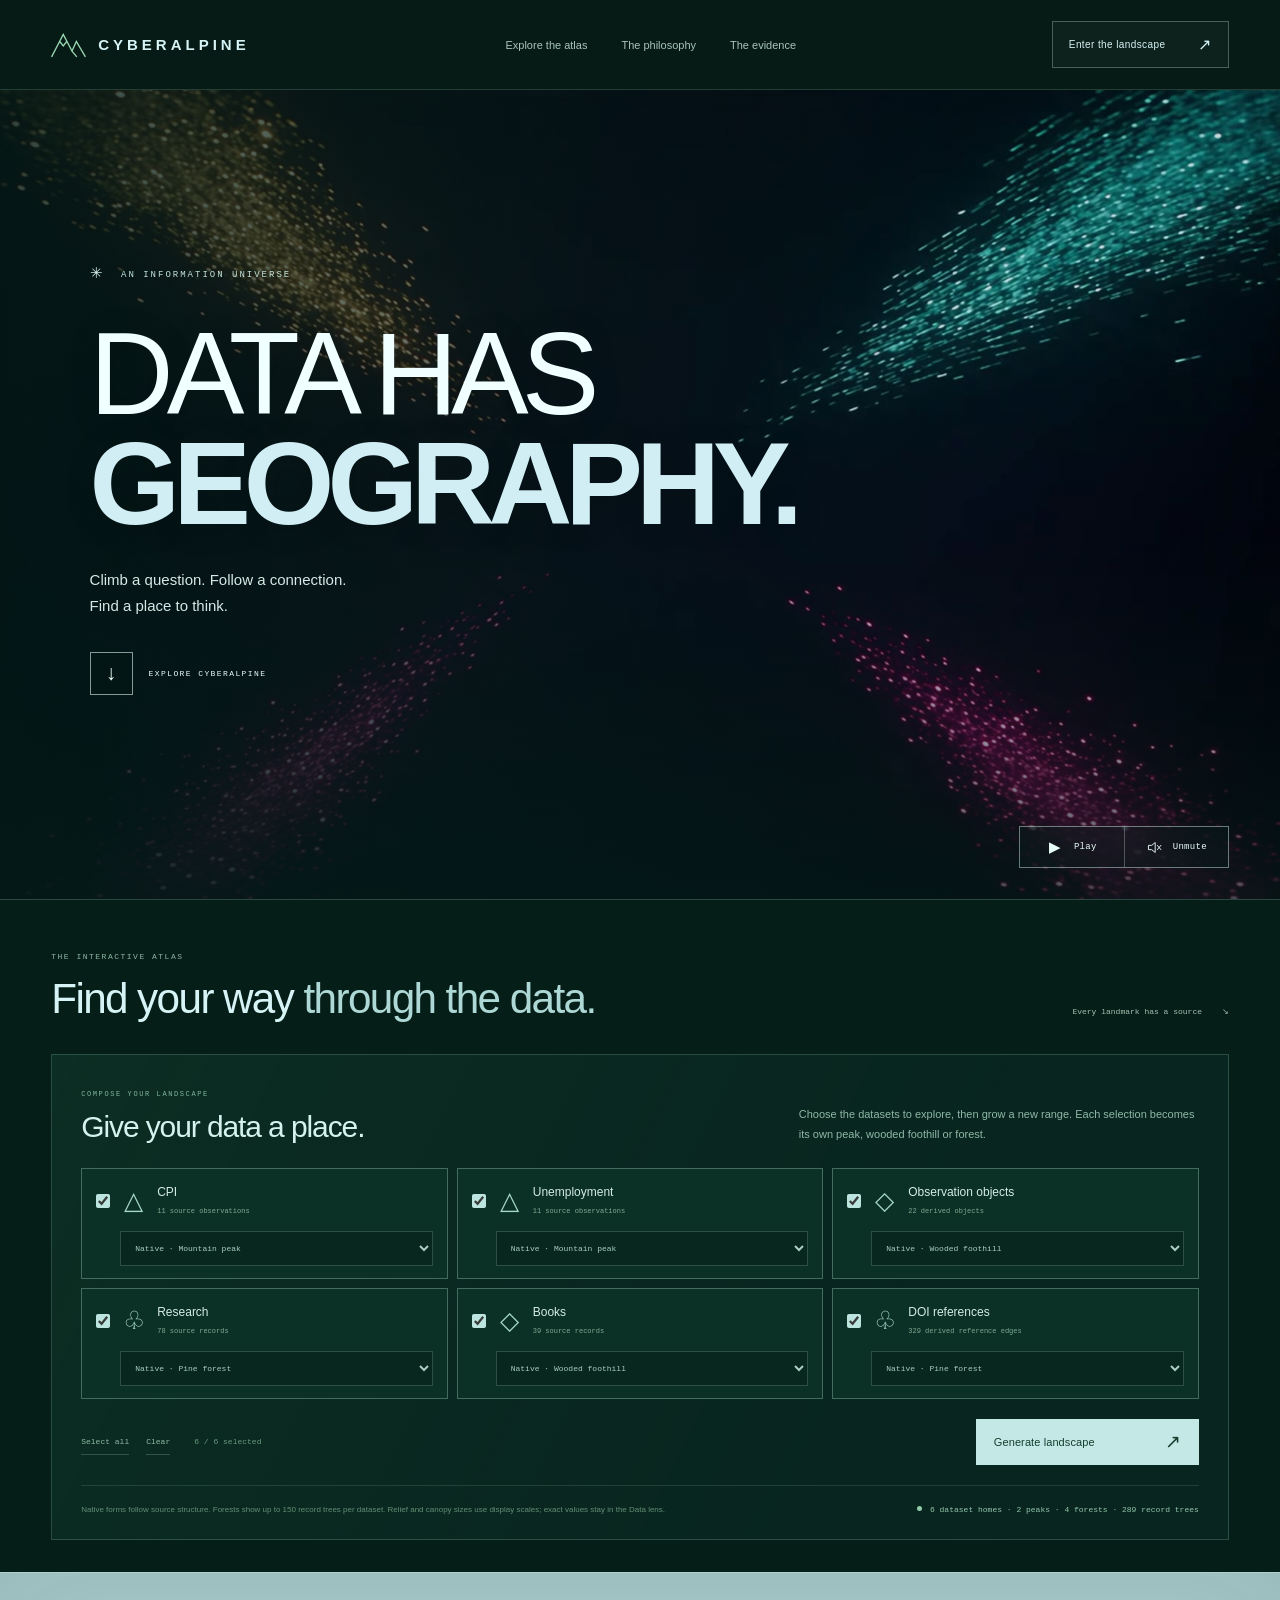
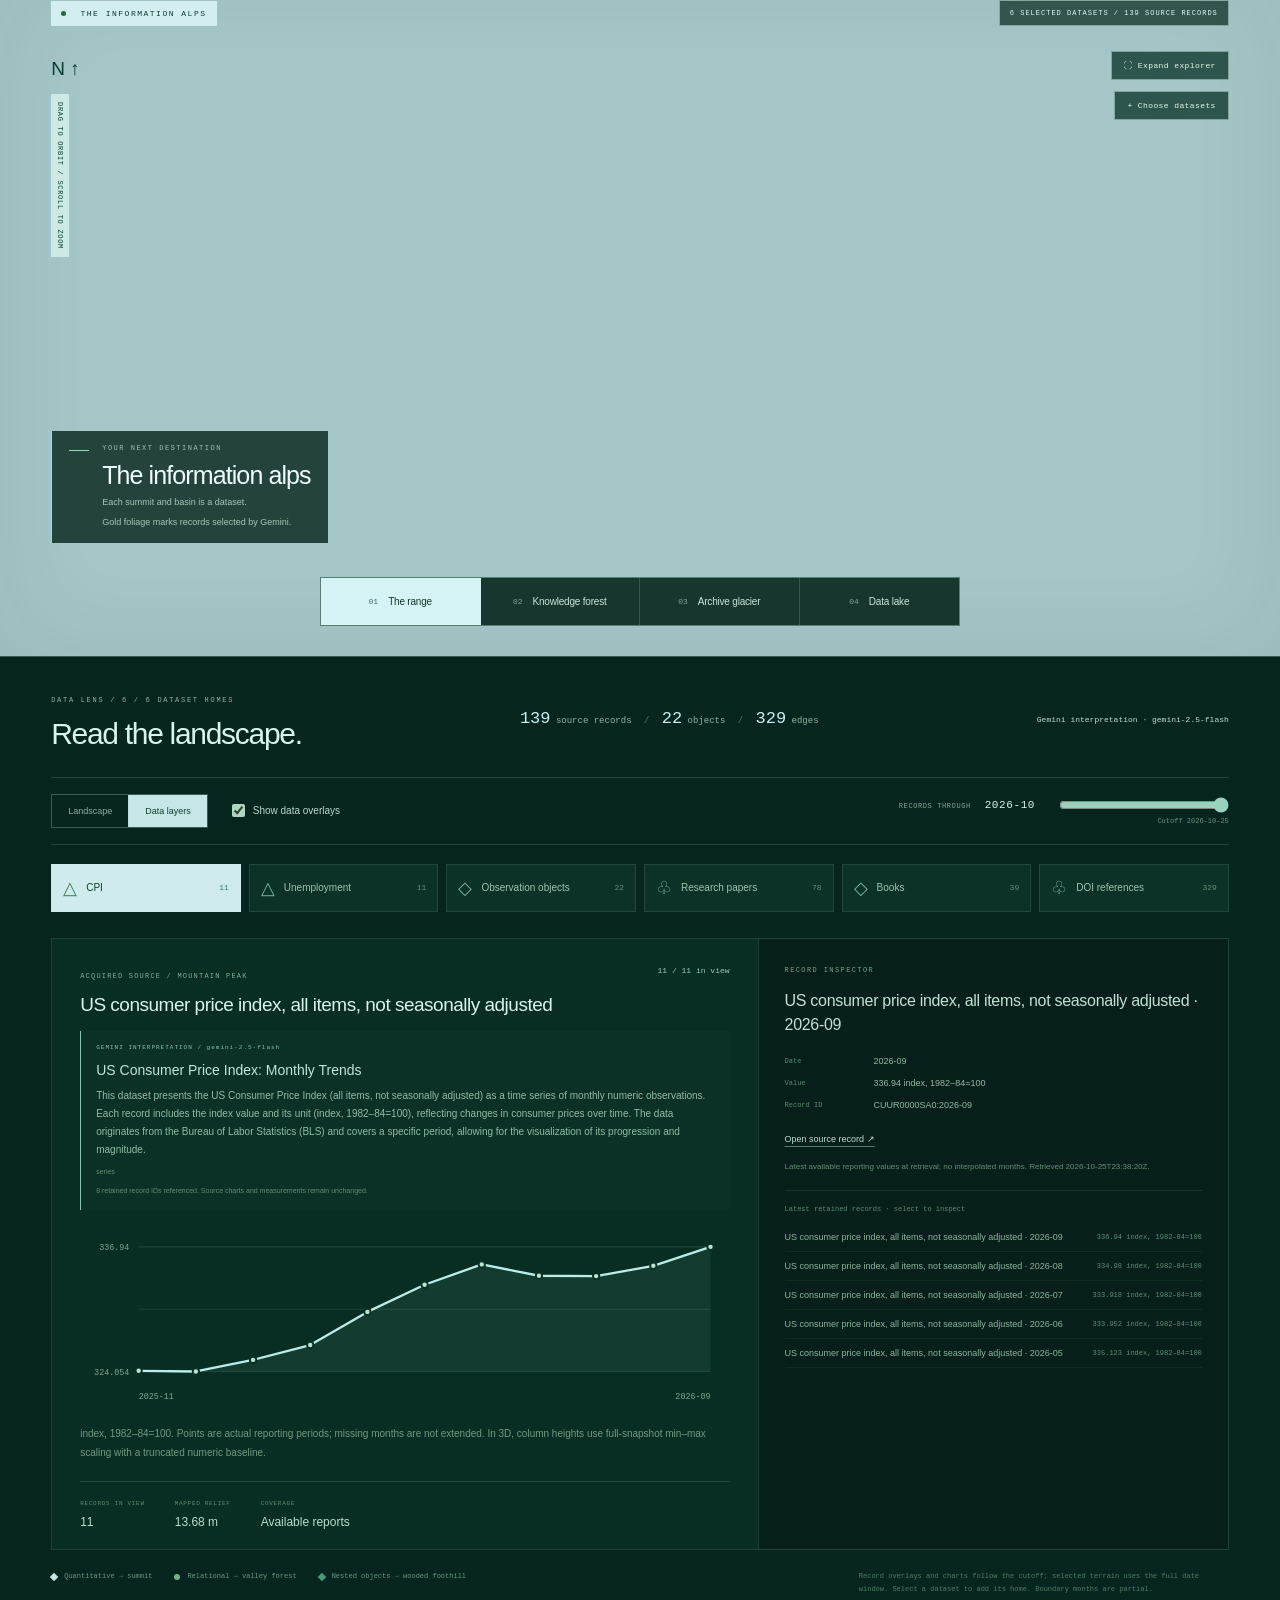
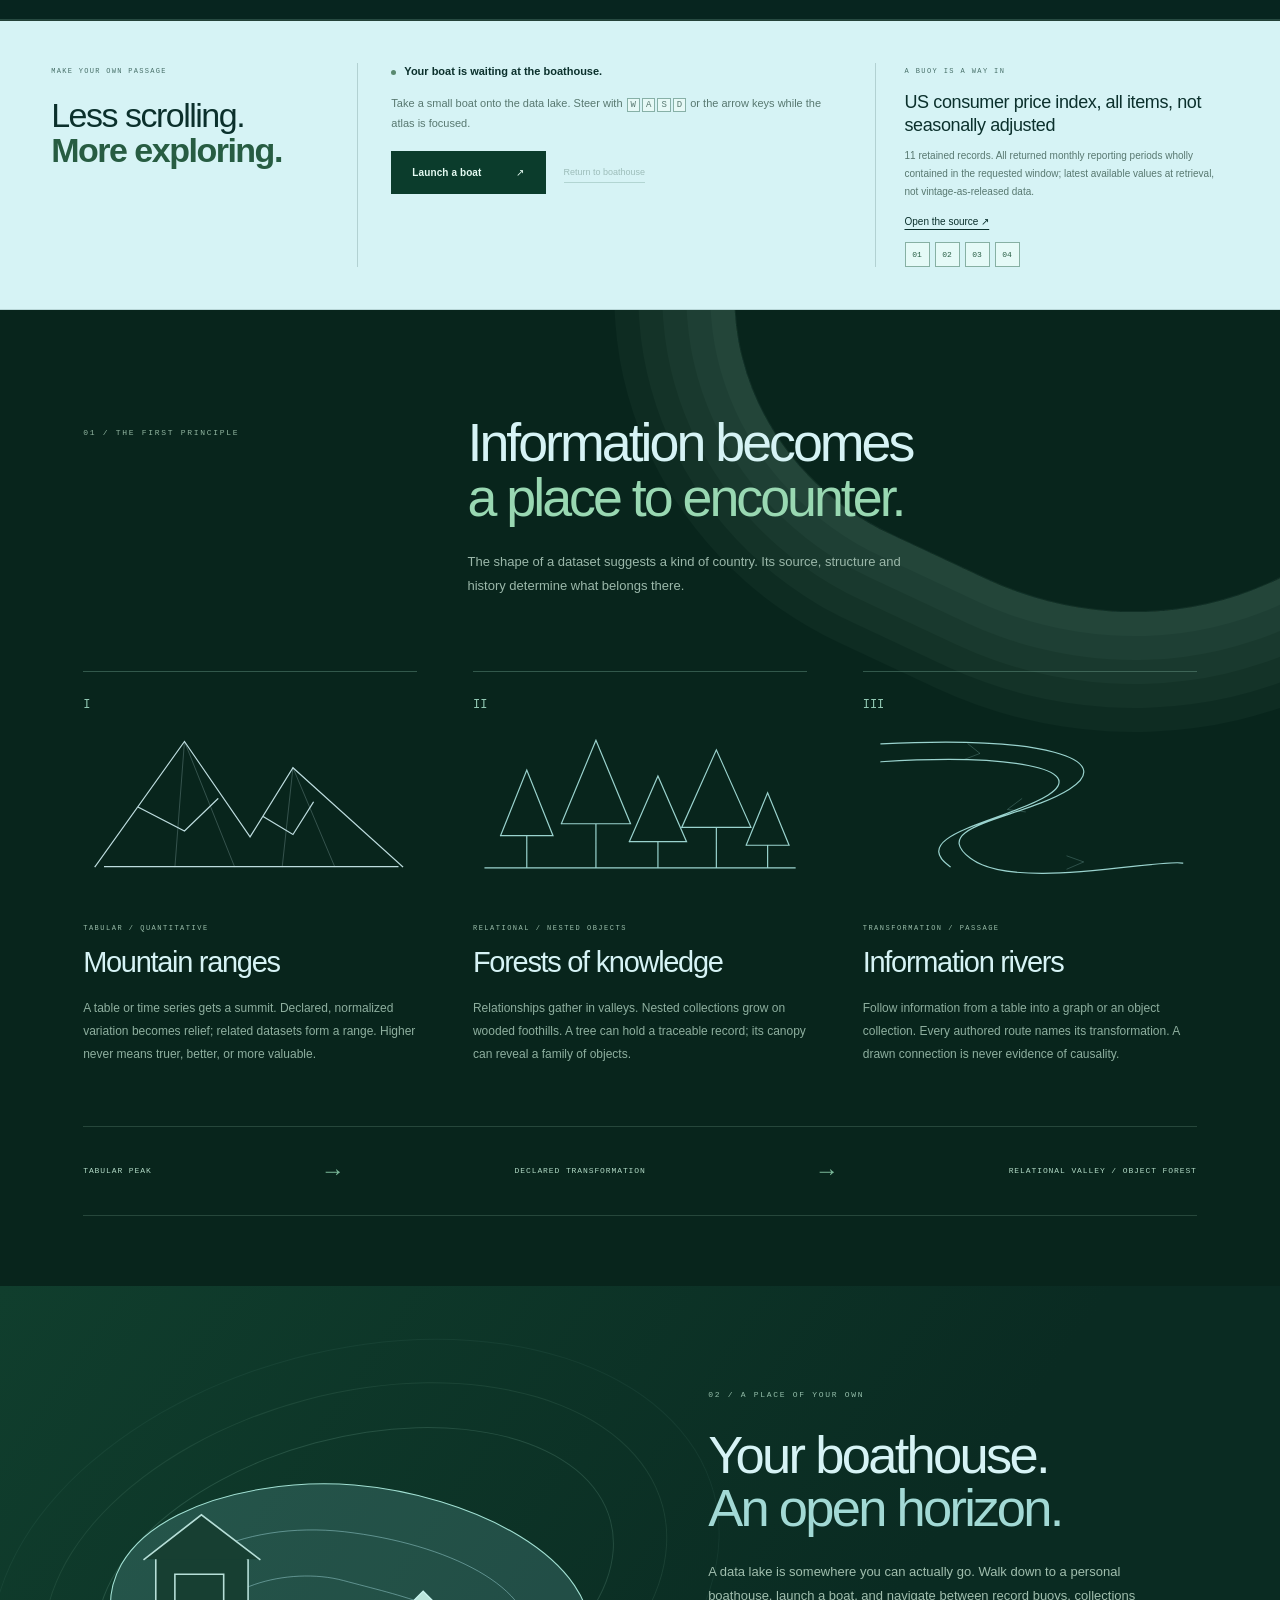
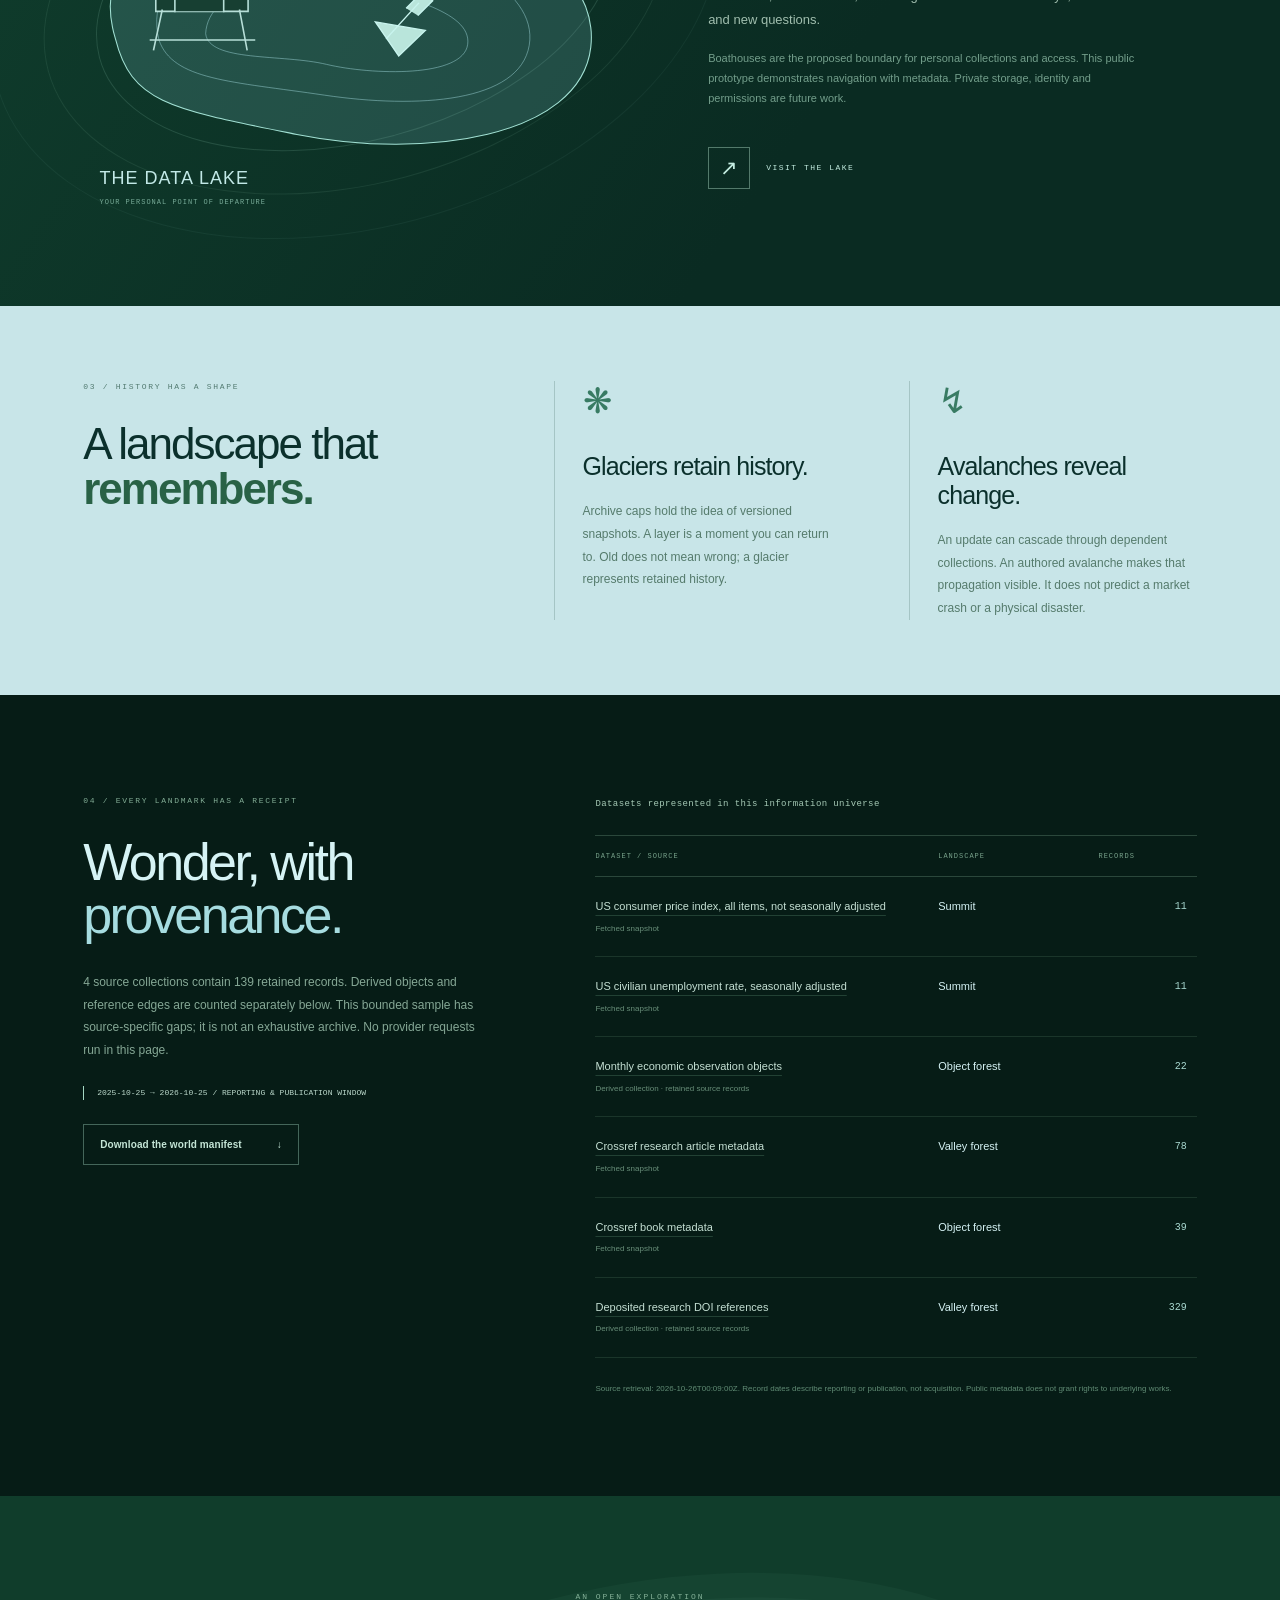
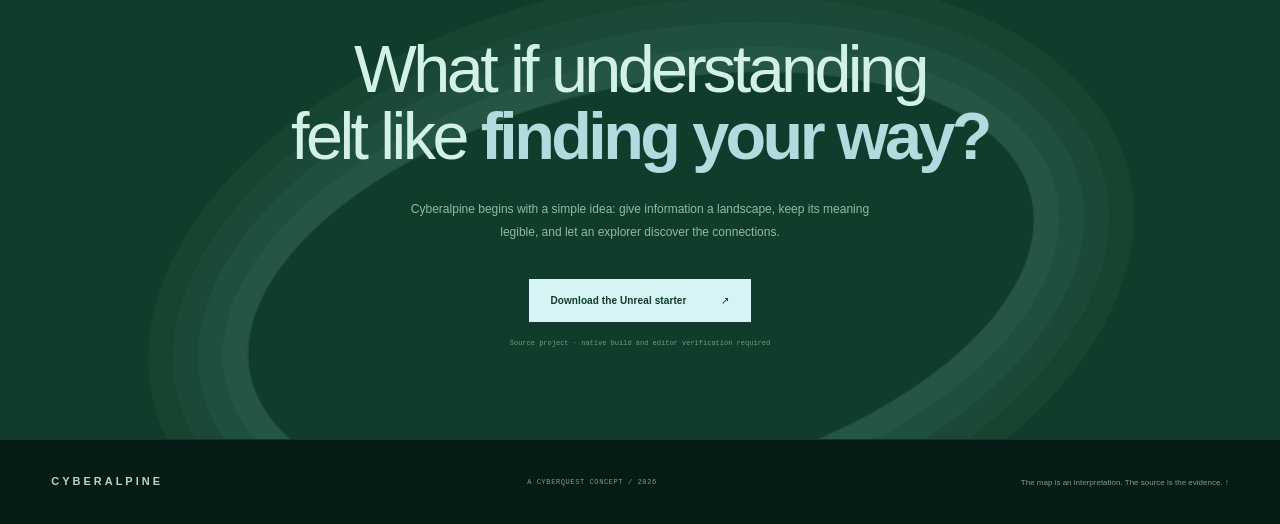
==== commit 876caefe: "Show validated Gemini record selections on physical forest trees" ====
--- a/public/index.html
+++ b/public/index.html
@@ -27,7 +27,7 @@
     <div class="fullscreen-boat-controls"><button id="fullscreenBoat">Launch a boat ↗</button><div role="group" aria-label="Fullscreen boat steering"><button data-steer="left" aria-label="Turn boat left">←</button><button data-steer="forward" aria-label="Move boat forward">↑</button><button data-steer="back" aria-label="Move boat backward">↓</button><button data-steer="right" aria-label="Turn boat right">→</button></div></div>
     <canvas id="landscape" aria-label="Interactive three dimensional information landscape showing dataset mountains, forests, glaciers, rivers and a navigable data lake" tabindex="0"></canvas>
     <div class="scene-coordinate" aria-hidden="true">N ↑<br><span>DRAG TO ORBIT / SCROLL TO ZOOM</span></div>
-    <div class="landscape-label"><span class="label-line"></span><div><small>YOUR NEXT DESTINATION</small><strong id="placeLabel">The information alps</strong><span id="placeDescription">Each summit and basin is a dataset.</span></div></div>
+    <div class="landscape-label"><span class="label-line"></span><div><small>YOUR NEXT DESTINATION</small><strong id="placeLabel">The information alps</strong><span id="placeDescription">Each summit and basin is a dataset.</span><div id="forestEmphasis" hidden><span>Gold foliage marks records selected by Gemini.</span></div></div></div>
     <div class="view-selector" role="group" aria-label="Explore landscape regions"><button class="active" data-view="range" aria-pressed="true">01 <span>The range</span></button><button data-view="forest" aria-pressed="false">02 <span>Knowledge forest</span></button><button data-view="glacier" aria-pressed="false">03 <span>Archive glacier</span></button><button data-view="lake" aria-pressed="false">04 <span>Data lake</span></button></div>
     <div class="canvas-loading" id="sceneLoading" role="status">Drawing the information alps…</div>
   </div>
@@ -52,5 +52,5 @@
 </main>
 <footer><a class="wordmark" href="#">CYBERALPINE</a><span>A CYBERQUEST CONCEPT / 2026</span><a href="#philosophy">The map is an interpretation. The source is the evidence. ↑</a></footer>
 <script src="assets/hero-video.js" type="module"></script>
-<script src="app.js?v=ca97a24e121c" type="module"></script>
+<script src="app.js?v=0f430749d48e" type="module"></script>
 </body></html>
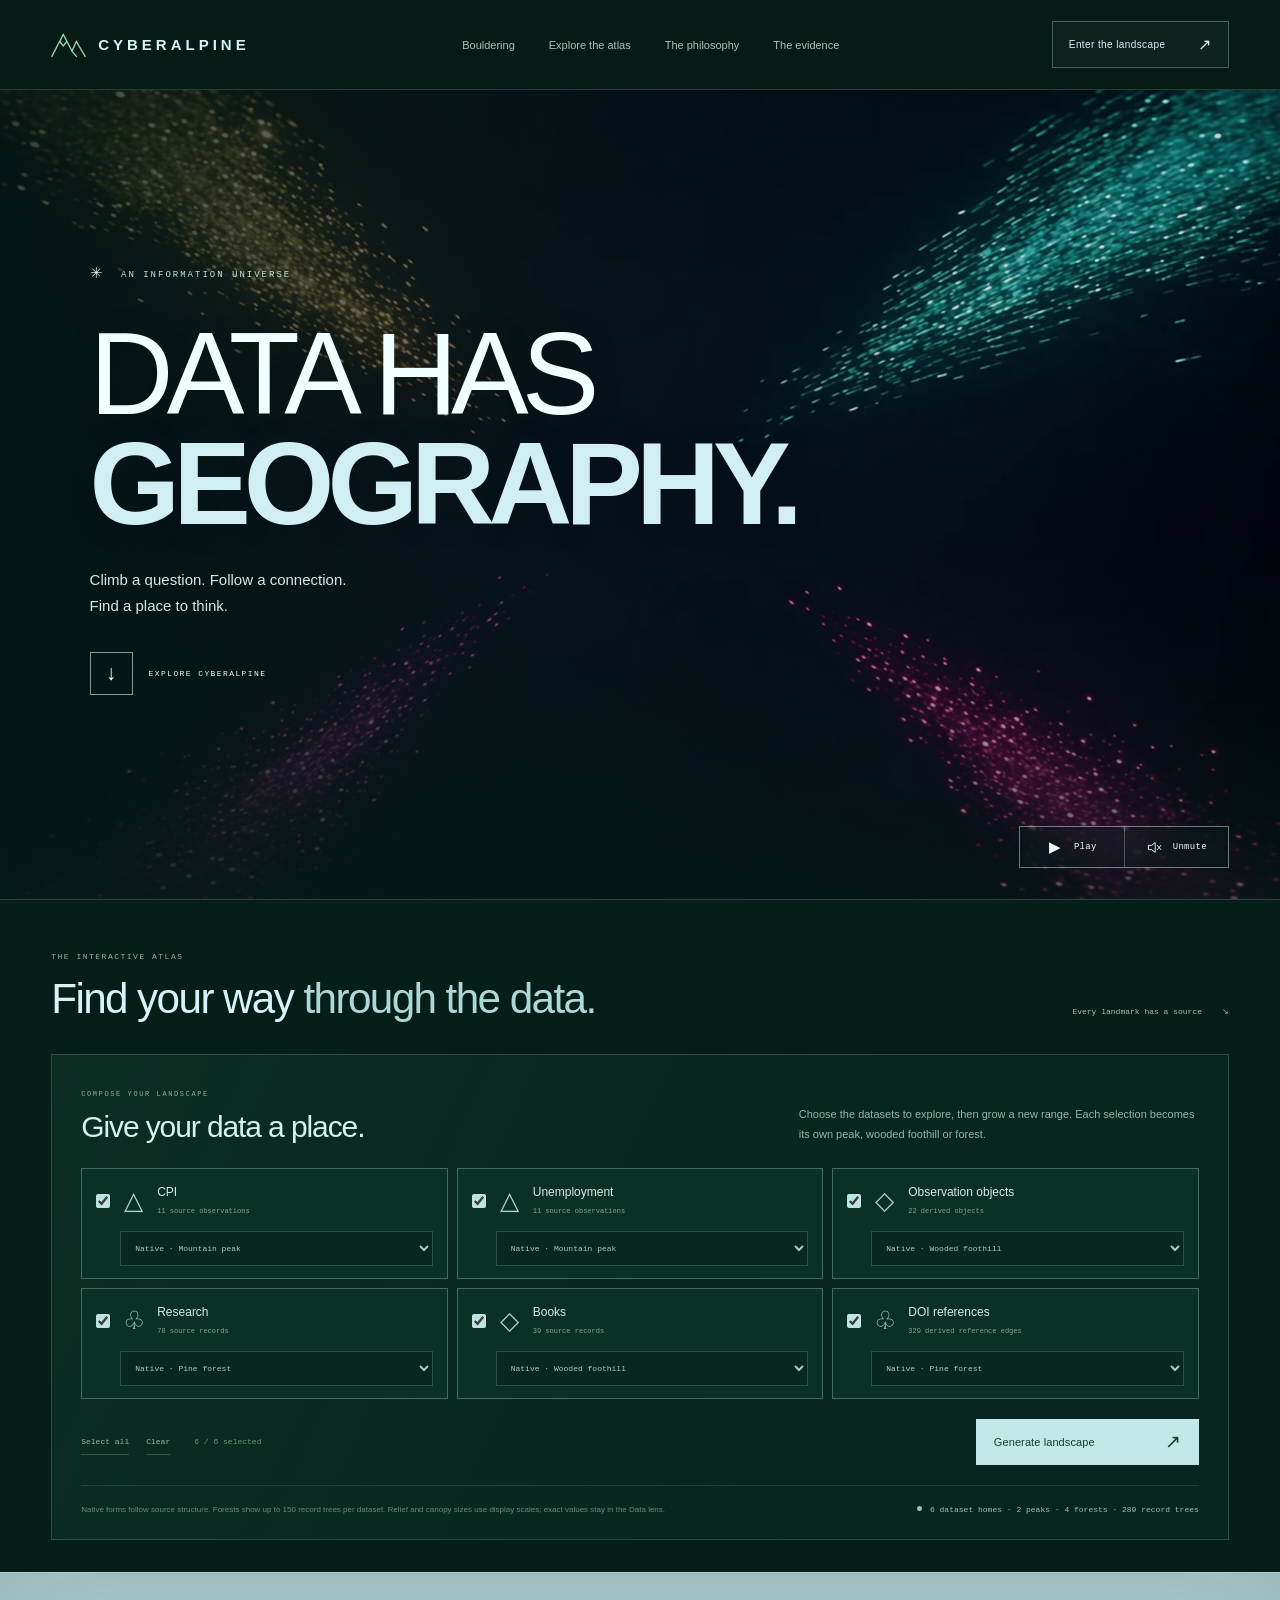
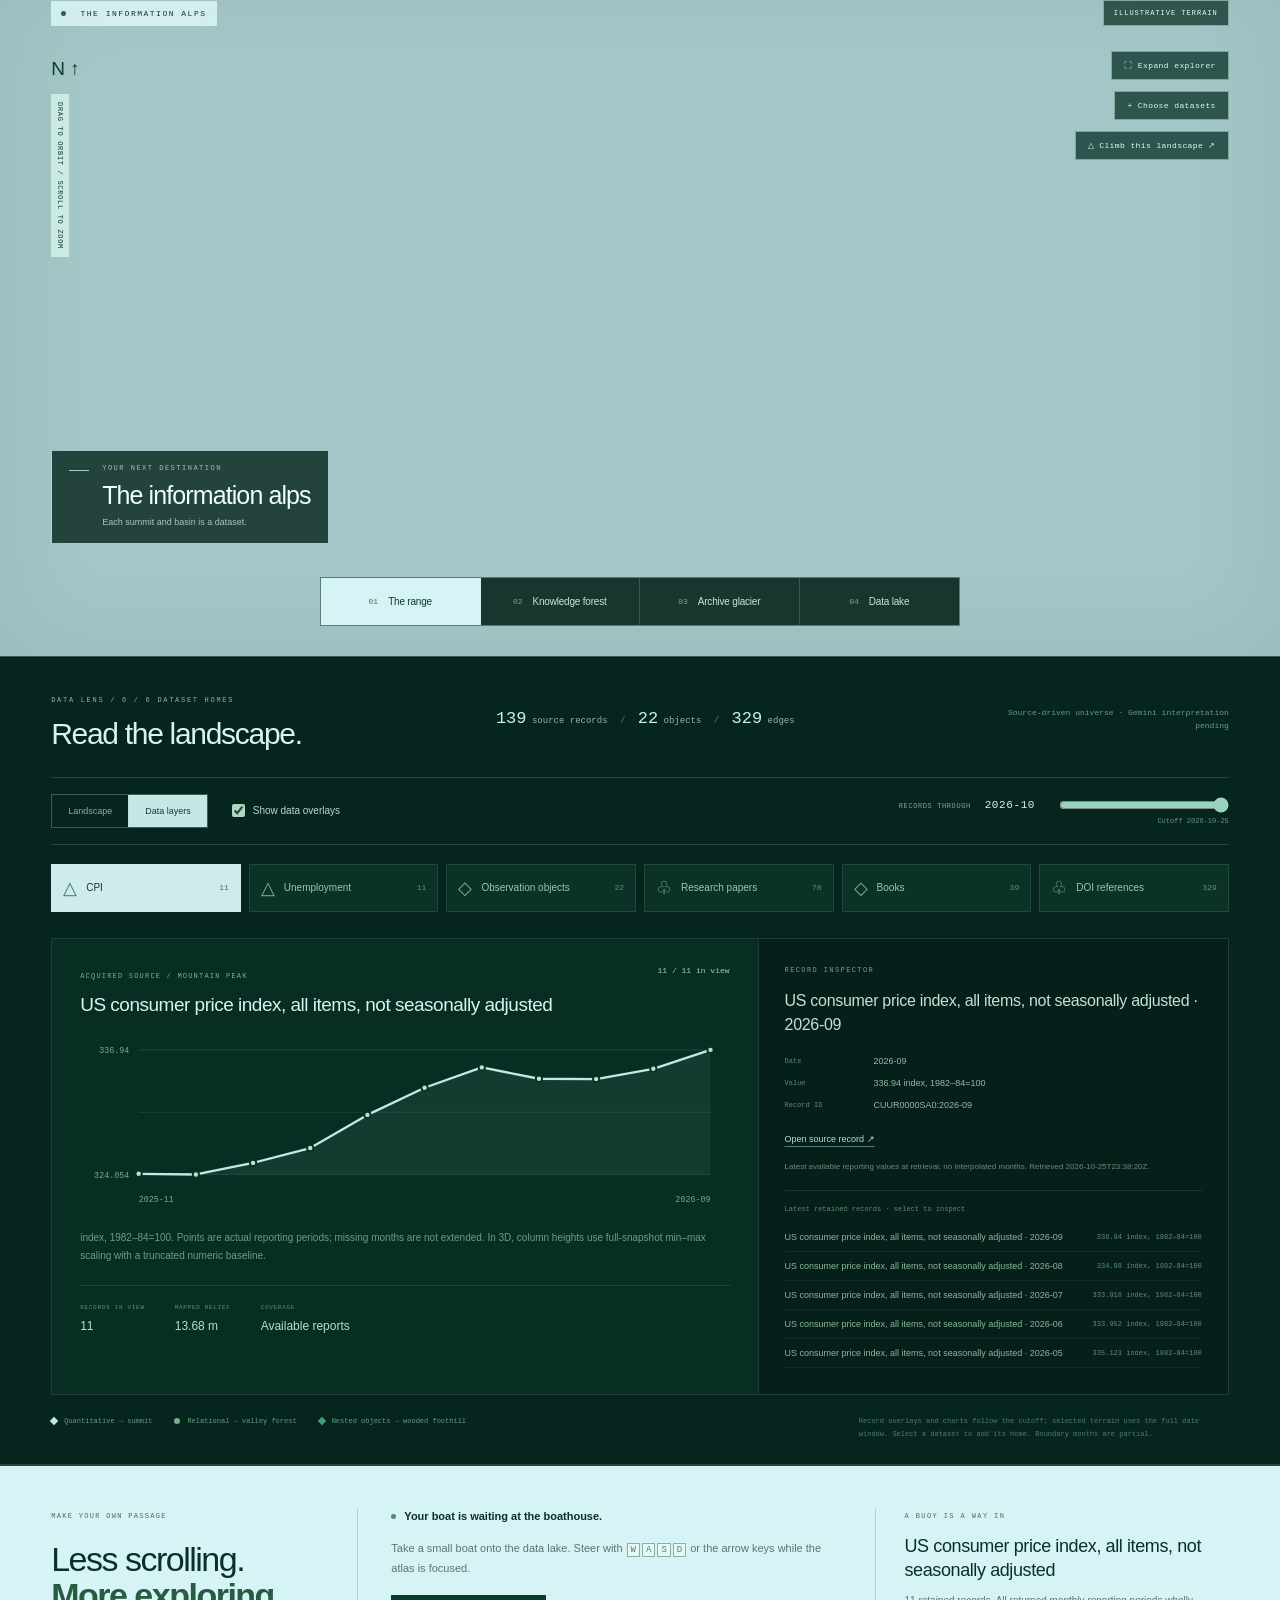
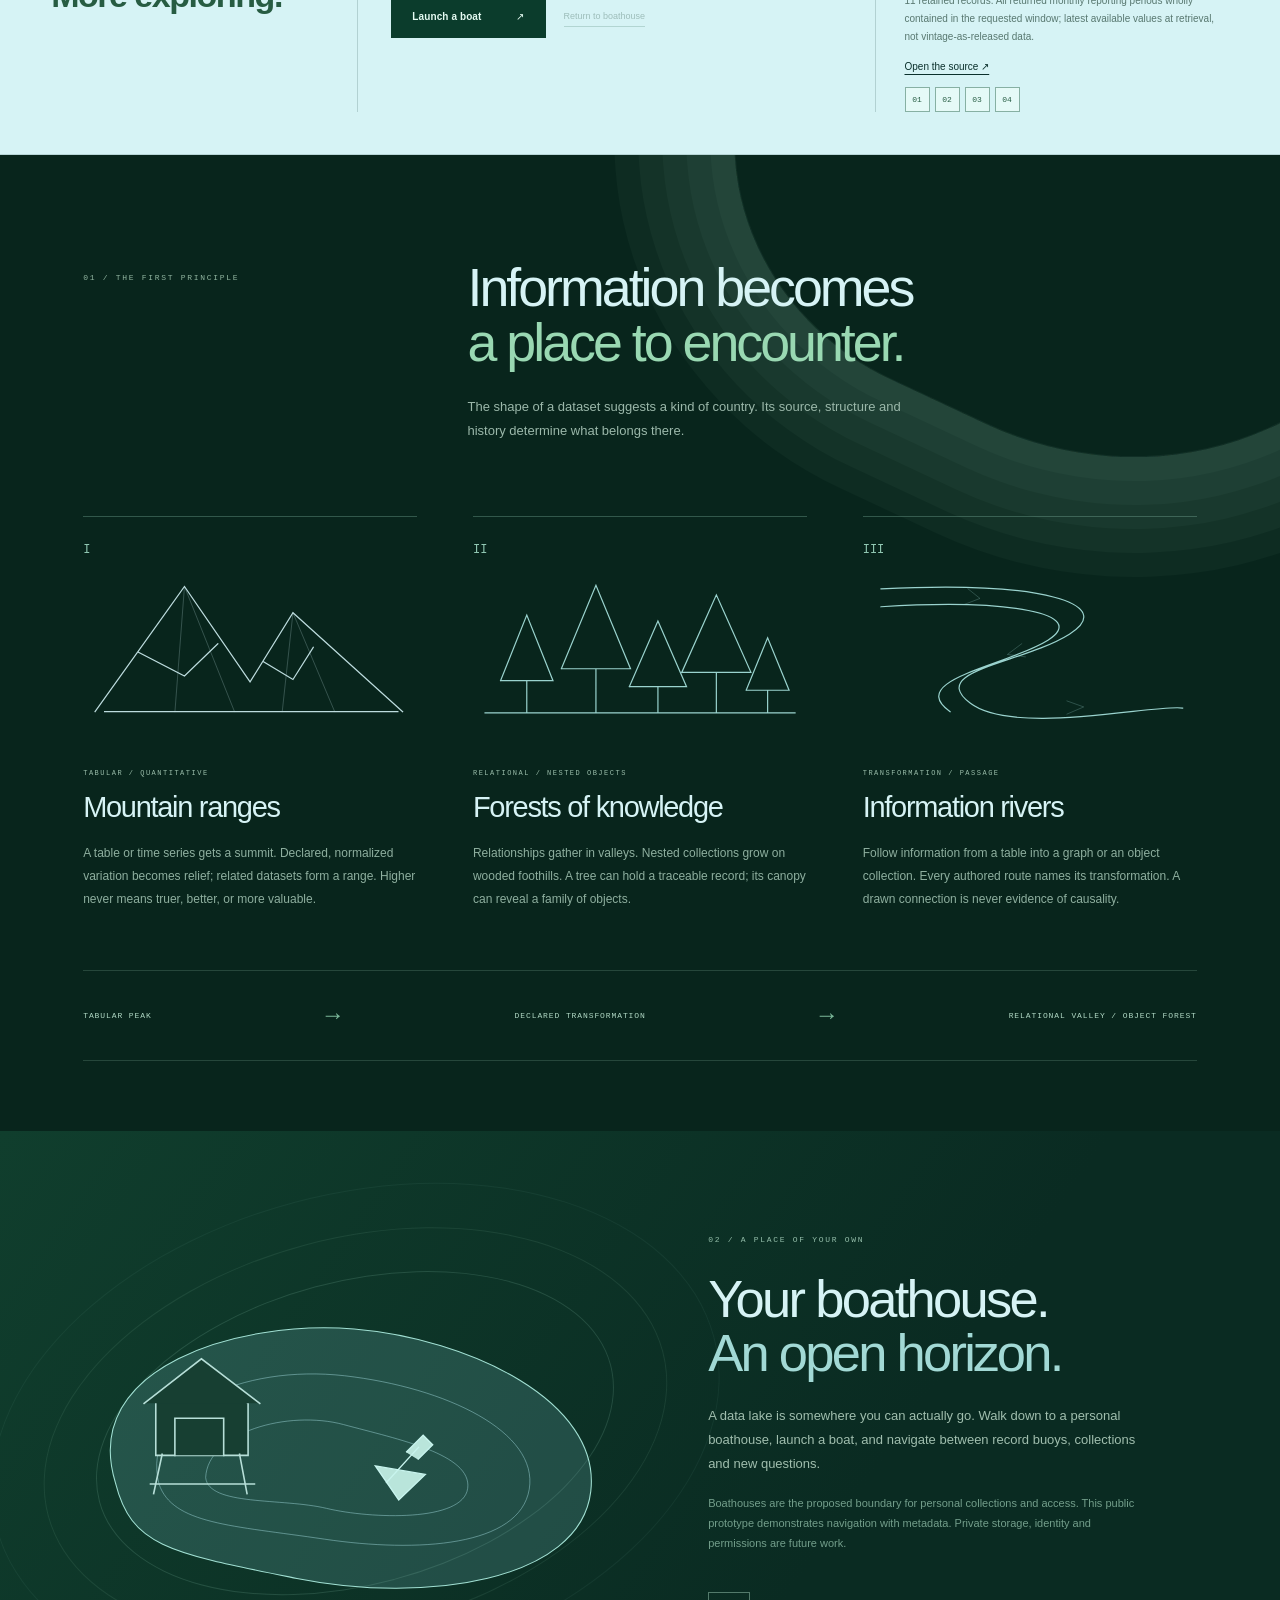
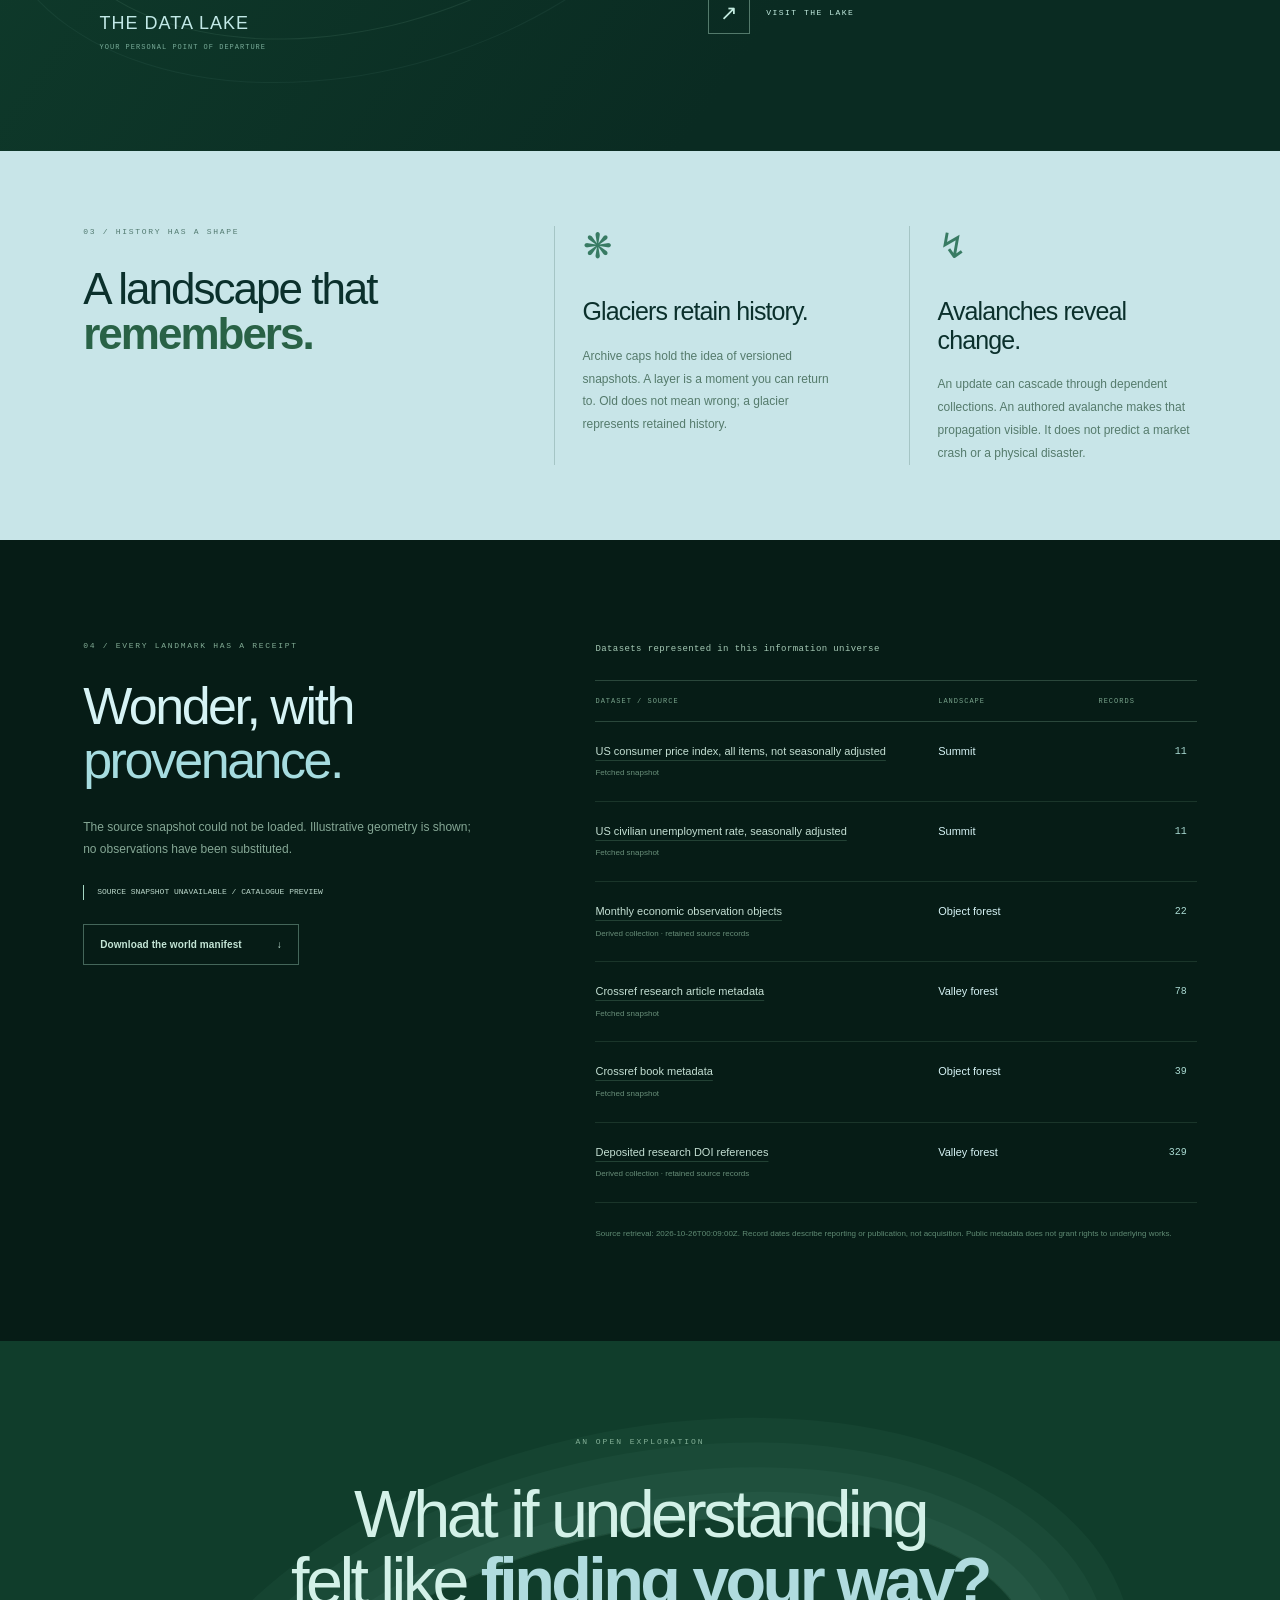
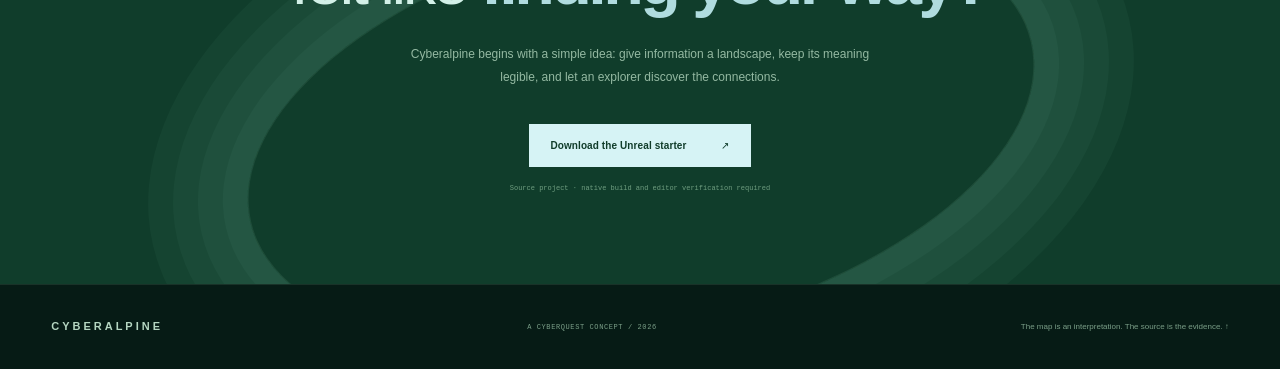
==== commit db3cbaaf: "Add Beyondscape data bouldering, reactive soundtrack and Meta glasses HUD" ====
--- a/public/index.html
+++ b/public/index.html
@@ -5,10 +5,10 @@
   <meta name="description" content="Cyberalpine is an information universe: datasets become mountain ranges, knowledge forests, archive glaciers and navigable data lakes.">
   <meta name="theme-color" content="#071e19"><title>Cyberalpine — Data has geography.</title>
   <link rel="icon" href="data:image/svg+xml,%3Csvg xmlns='http://www.w3.org/2000/svg' viewBox='0 0 48 48'%3E%3Cpath fill='%23071e19' d='M0 0h48v48H0z'/%3E%3Cpath d='m6 37 13-26 11 21 6-12 8 17M15 20l4 6 4-6' fill='none' stroke='%23d6f3f5' stroke-width='2'/%3E%3C/svg%3E">
-  <link rel="stylesheet" href="styles.css?v=5b40febe278c">
+  <link rel="stylesheet" href="styles.css?v=e79e66e6db29">
 </head>
 <body>
-<header class="site-header"><a class="wordmark" href="#" aria-label="Cyberalpine home"><svg viewBox="0 0 40 32" aria-hidden="true"><path d="m1 29 13-25 10 19 5-11 10 17M10 12l4 5 4-5M24 23l5 6"/></svg>CYBERALPINE</a><nav aria-label="Main navigation"><a href="#atlas">Explore the atlas</a><a href="#philosophy">The philosophy</a><a href="#sources">The evidence</a></nav><a class="header-cta" href="#atlas">Enter the landscape <span>↗</span></a></header>
+<header class="site-header"><a class="wordmark" href="#" aria-label="Cyberalpine home"><svg viewBox="0 0 40 32" aria-hidden="true"><path d="m1 29 13-25 10 19 5-11 10 17M10 12l4 5 4-5M24 23l5 6"/></svg>CYBERALPINE</a><nav aria-label="Main navigation"><a href="beyondscape.html">Bouldering</a><a href="#atlas">Explore the atlas</a><a href="#philosophy">The philosophy</a><a href="#sources">The evidence</a></nav><a class="header-cta" href="#atlas">Enter the landscape <span>↗</span></a></header>
 <main>
 <section class="hero hero-video-header" aria-labelledby="heroTitle">
   <div class="hero-media" aria-hidden="true"><video id="heroVideo" class="hero-video" autoplay muted loop playsinline preload="metadata" poster="media/cyberalpine-header.jpg"><source src="media/cyberalpine-header.mp4" type="video/mp4"></video></div>
@@ -24,10 +24,11 @@
     <div class="atlas-heading"><span><i class="live-dot"></i> THE INFORMATION ALPS</span><span id="snapshotTag">ILLUSTRATIVE TERRAIN</span></div>
     <button class="expand-explorer" id="expandExplorer" aria-label="Expand interactive explorer to fullscreen">⛶ Expand explorer</button>
     <button class="expand-explorer compose-explorer" id="composeLandscape">+ Choose datasets</button>
+    <a class="expand-explorer beyondscape-entry" id="beyondscapeLink" href="beyondscape.html">△ Climb this landscape ↗</a>
     <div class="fullscreen-boat-controls"><button id="fullscreenBoat">Launch a boat ↗</button><div role="group" aria-label="Fullscreen boat steering"><button data-steer="left" aria-label="Turn boat left">←</button><button data-steer="forward" aria-label="Move boat forward">↑</button><button data-steer="back" aria-label="Move boat backward">↓</button><button data-steer="right" aria-label="Turn boat right">→</button></div></div>
     <canvas id="landscape" aria-label="Interactive three dimensional information landscape showing dataset mountains, forests, glaciers, rivers and a navigable data lake" tabindex="0"></canvas>
     <div class="scene-coordinate" aria-hidden="true">N ↑<br><span>DRAG TO ORBIT / SCROLL TO ZOOM</span></div>
-    <div class="landscape-label"><span class="label-line"></span><div><small>YOUR NEXT DESTINATION</small><strong id="placeLabel">The information alps</strong><span id="placeDescription">Each summit and basin is a dataset.</span><div id="forestEmphasis" hidden><span>Gold foliage marks records selected by Gemini.</span></div></div></div>
+    <div class="landscape-label"><span class="label-line"></span><div><small>YOUR NEXT DESTINATION</small><strong id="placeLabel">The information alps</strong><span id="placeDescription">Each summit and basin is a dataset.</span></div></div>
     <div class="view-selector" role="group" aria-label="Explore landscape regions"><button class="active" data-view="range" aria-pressed="true">01 <span>The range</span></button><button data-view="forest" aria-pressed="false">02 <span>Knowledge forest</span></button><button data-view="glacier" aria-pressed="false">03 <span>Archive glacier</span></button><button data-view="lake" aria-pressed="false">04 <span>Data lake</span></button></div>
     <div class="canvas-loading" id="sceneLoading" role="status">Drawing the information alps…</div>
   </div>
@@ -52,5 +53,5 @@
 </main>
 <footer><a class="wordmark" href="#">CYBERALPINE</a><span>A CYBERQUEST CONCEPT / 2026</span><a href="#philosophy">The map is an interpretation. The source is the evidence. ↑</a></footer>
 <script src="assets/hero-video.js" type="module"></script>
-<script src="app.js?v=0f430749d48e" type="module"></script>
+<script src="app.js?v=1884f145b476" type="module"></script>
 </body></html>
--- a/public/styles.css
+++ b/public/styles.css
@@ -45,3 +45,6 @@
 @media(prefers-reduced-motion:reduce){.landscape-builder[data-state='generating'] .builder-status:before{animation:none}}
 .compose-explorer{top:118px}.landscape-builder{scroll-margin-top:25px}
 @media(max-width:520px){.compose-explorer{top:100px}}
+
+.beyondscape-entry{top:158px;text-decoration:none}.beyondscape-entry:hover{background:var(--ice);color:var(--ink)}
+@media(max-width:520px){.beyondscape-entry{top:136px}}
